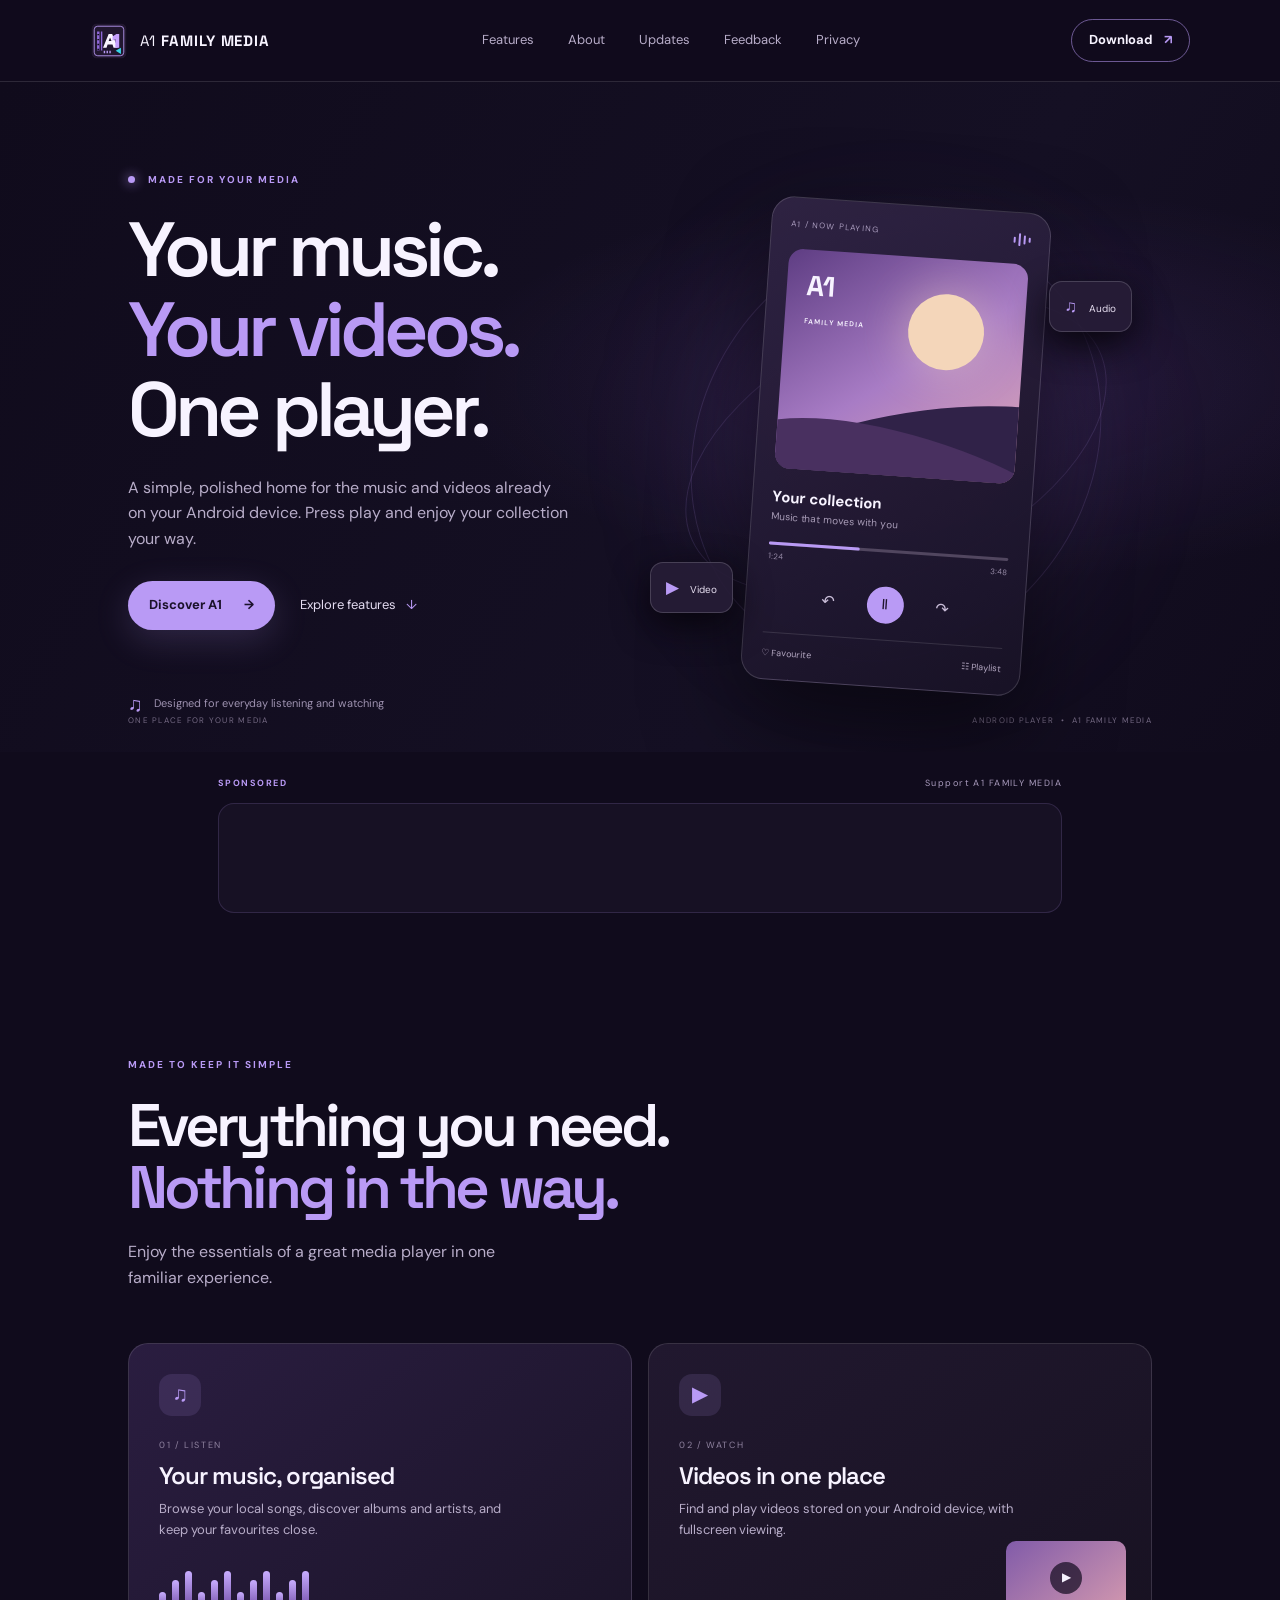
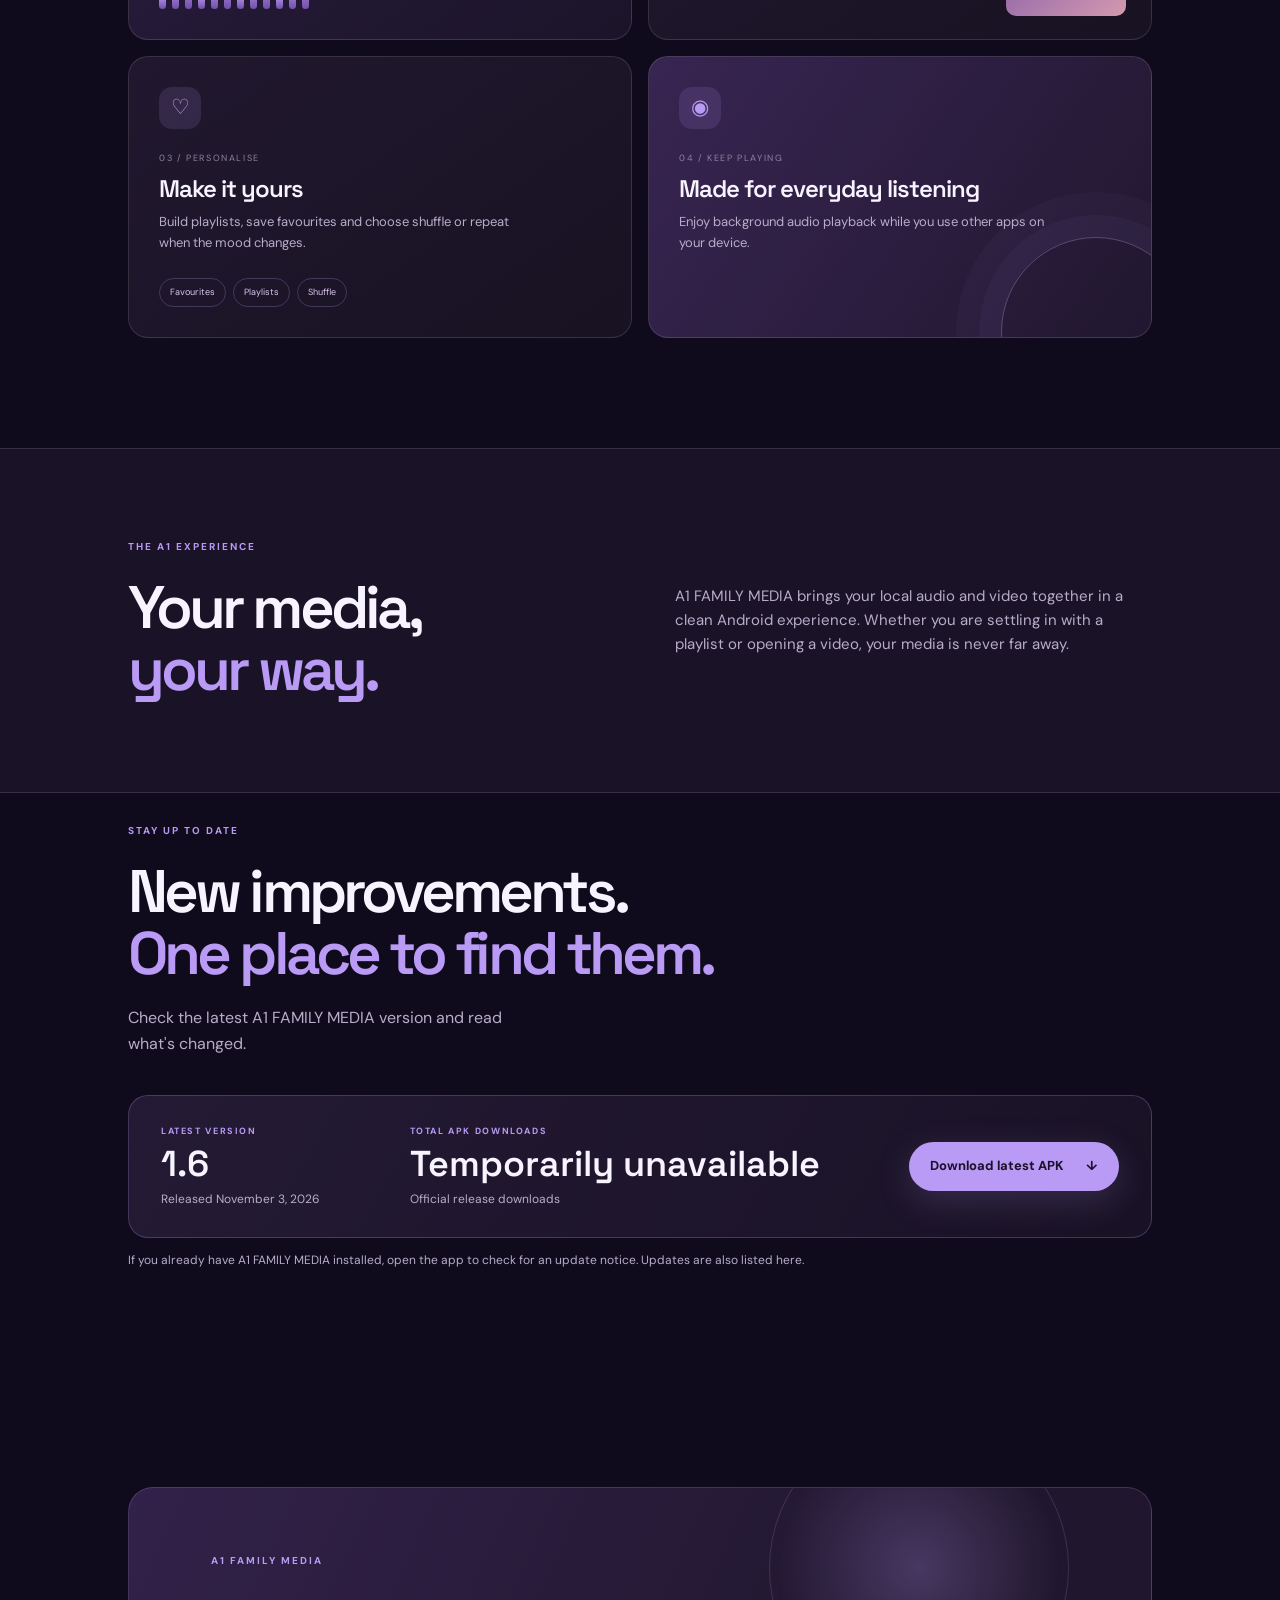
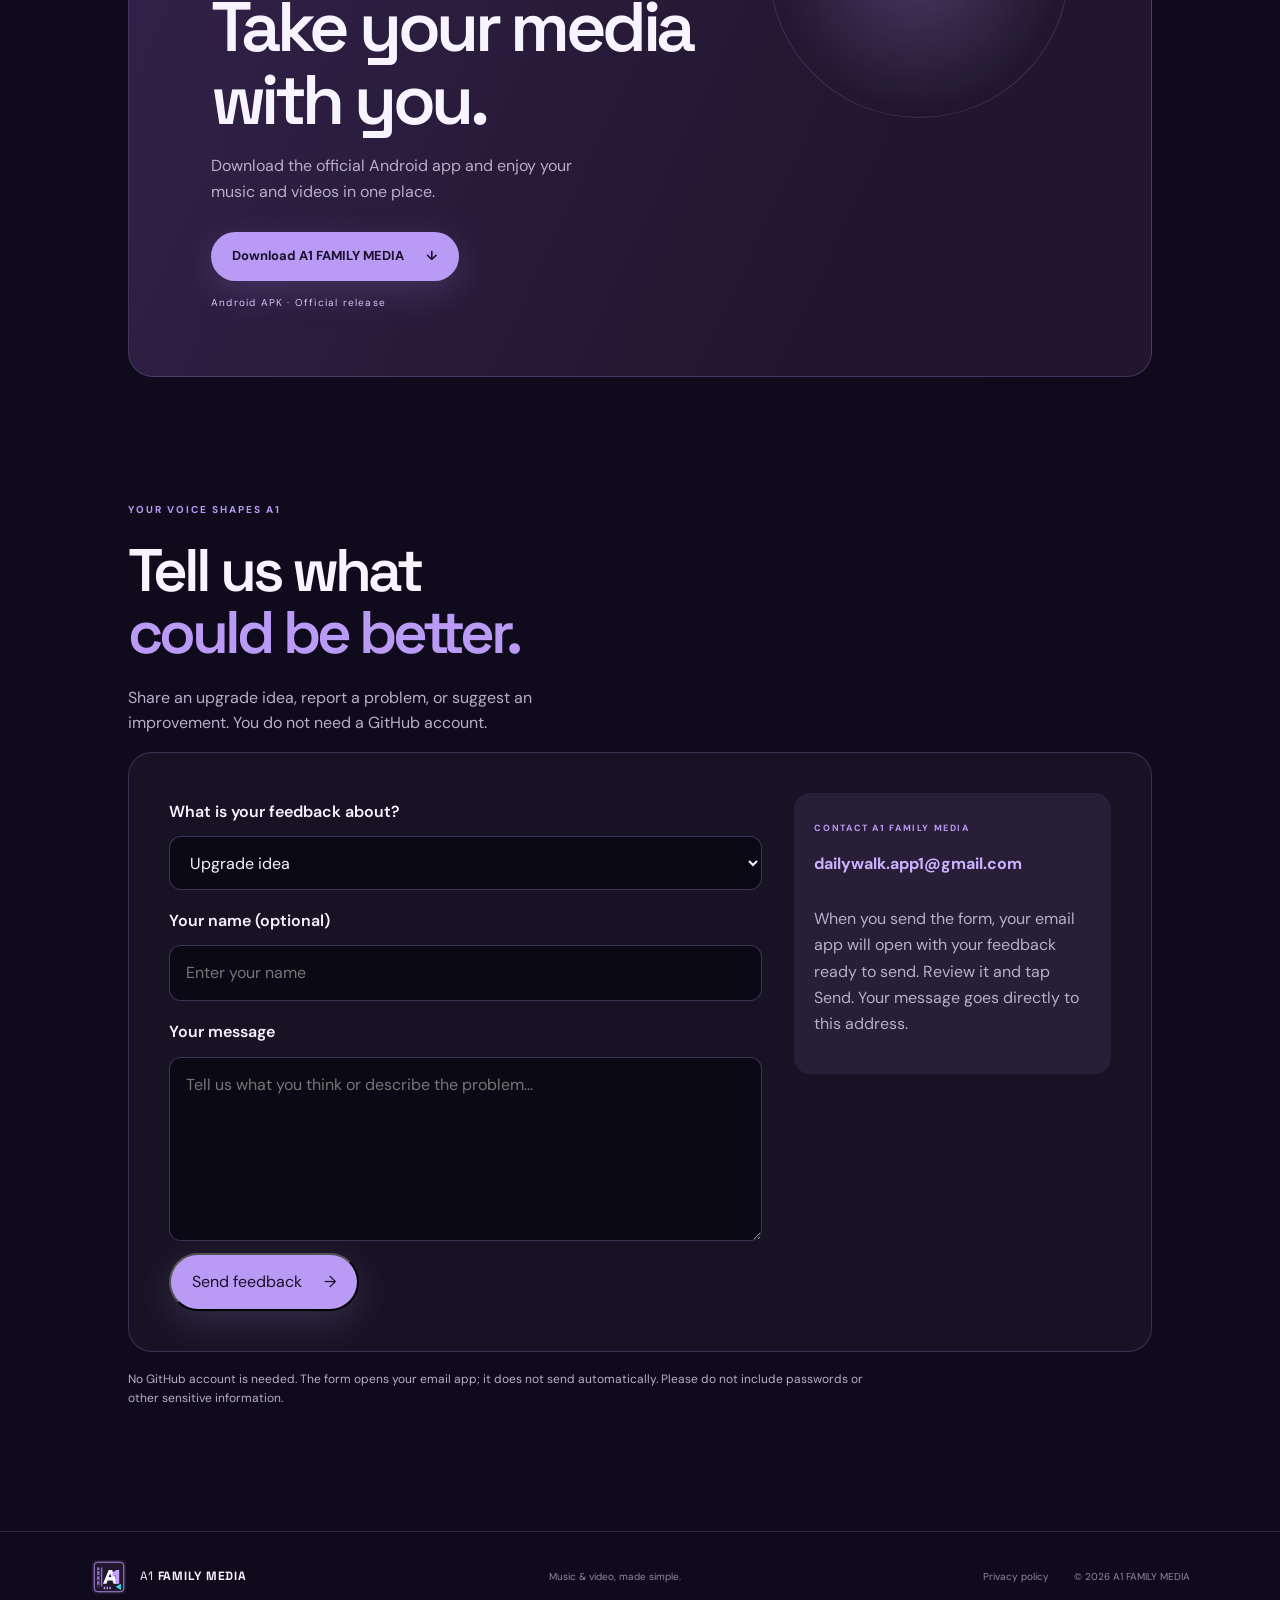
==== index.html @ f9b41219 "Show official APK download count on website" ====
<!doctype html>
<html lang="en">
<head>
  <meta charset="utf-8">
  <meta name="viewport" content="width=device-width, initial-scale=1">
  <meta name="theme-color" content="#100b1c">
  <meta name="description" content="A1 FAMILY MEDIA — your music and video, together in one simple Android player.">
  <title>A1 FAMILY MEDIA | Music & Video Player</title>
  <link rel="icon" href="favicon.svg" type="image/svg+xml">
  <link rel="preconnect" href="https://fonts.googleapis.com">
  <link rel="preconnect" href="https://fonts.gstatic.com" crossorigin>
  <link href="https://fonts.googleapis.com/css2?family=DM+Sans:wght@400;500;600;700&family=Space+Grotesk:wght@500;600;700&display=swap" rel="stylesheet">
  <link rel="stylesheet" href="styles.css">
</head>
<body>
  <header class="site-header">
    <a class="brand" href="#home" aria-label="A1 Family Media home">
      <img class="brand-logo" src="a1-family-media-logo.svg" alt="" width="38" height="38">
      <span>A1 <b>FAMILY MEDIA</b></span>
    </a>
    <nav aria-label="Main navigation">
      <a href="#features">Features</a>
      <a href="#about">About</a>
      <a href="#updates">Updates</a>
      <a href="#feedback">Feedback</a>
      <a href="privacy.html">Privacy</a>
    </nav>
    <a class="header-cta" href="#download">Download <span>↗</span></a>
  </header>

  <main id="home">
    <section class="hero">
      <div class="hero-copy">
        <p class="eyebrow"><span class="live-dot"></span> MADE FOR YOUR MEDIA</p>
        <h1>Your music.<br><span>Your videos.</span><br>One player.</h1>
        <p class="hero-text">A simple, polished home for the music and videos already on your Android device. Press play and enjoy your collection your way.</p>
        <div class="hero-actions">
          <a class="button button-primary" href="#download">Discover A1 <span>→</span></a>
          <a class="text-link" href="#features">Explore features <span>↓</span></a>
        </div>
        <div class="hero-note"><span class="note-icon">♫</span><span>Designed for everyday listening and watching</span></div>
      </div>
      <div class="visual-stage" aria-label="Abstract music player artwork">
        <div class="orbit orbit-one"></div><div class="orbit orbit-two"></div>
        <div class="glow"></div>
        <div class="player-card">
          <div class="player-top"><span class="tiny-brand">A1 / NOW PLAYING</span><span class="equalizer"><i></i><i></i><i></i><i></i></span></div>
          <div class="album-art"><div class="art-sun"></div><div class="art-hill hill-one"></div><div class="art-hill hill-two"></div><div class="art-label">A1<br><small>FAMILY MEDIA</small></div></div>
          <div class="track-meta"><span class="track-title">Your collection</span><span class="track-subtitle">Music that moves with you</span></div>
          <div class="progress"><span></span></div><div class="time-row"><span>1:24</span><span>3:48</span></div>
          <div class="player-controls"><span>↶</span><span class="play-button">Ⅱ</span><span>↷</span></div>
          <div class="player-bottom"><span>♡ Favourite</span><span>☷ Playlist</span></div>
        </div>
        <div class="floating-chip chip-audio">♫ <span>Audio</span></div>
        <div class="floating-chip chip-video">▶ <span>Video</span></div>
      </div>
      <div class="hero-bottom"><span>ONE PLACE FOR YOUR MEDIA</span><span>ANDROID PLAYER&nbsp; • &nbsp;A1 FAMILY MEDIA</span></div>
    </section>

    <section class="ad-section section-wrap" aria-label="Sponsored content"><div class="ad-heading"><span>SPONSORED</span><span>Support A1 FAMILY MEDIA</span></div><div class="adsterra-native-slot"><script async="async" data-cfasync="false" src="https://bancadeltempoidea.org/21/0304c09311629f5e78df4f92df9e242b"></script><div id="container-0304c09311629f5e78df4f92df9e242b"></div></div></section>
    <section class="feature-section section-wrap" id="features">
      <div class="section-heading"><p class="eyebrow">MADE TO KEEP IT SIMPLE</p><h2>Everything you need.<br><span>Nothing in the way.</span></h2><p>Enjoy the essentials of a great media player in one familiar experience.</p></div>
      <div class="feature-grid">
        <article class="feature-card feature-large"><div class="feature-icon">♫</div><p class="card-kicker">01 / LISTEN</p><h3>Your music, organised</h3><p>Browse your local songs, discover albums and artists, and keep your favourites close.</p><div class="sound-bars"><i></i><i></i><i></i><i></i><i></i><i></i><i></i><i></i><i></i><i></i><i></i><i></i></div></article>
        <article class="feature-card"><div class="feature-icon">▶</div><p class="card-kicker">02 / WATCH</p><h3>Videos in one place</h3><p>Find and play videos stored on your Android device, with fullscreen viewing.</p><div class="video-art"><span>▶</span></div></article>
        <article class="feature-card"><div class="feature-icon">♡</div><p class="card-kicker">03 / PERSONALISE</p><h3>Make it yours</h3><p>Build playlists, save favourites and choose shuffle or repeat when the mood changes.</p><div class="mini-pills"><span>Favourites</span><span>Playlists</span><span>Shuffle</span></div></article>
        <article class="feature-card feature-accent"><div class="feature-icon">◉</div><p class="card-kicker">04 / KEEP PLAYING</p><h3>Made for everyday listening</h3><p>Enjoy background audio playback while you use other apps on your device.</p><div class="accent-ring"></div></article>
      </div>
    </section>

    <section class="about-section" id="about"><div class="about-inner"><div><p class="eyebrow">THE A1 EXPERIENCE</p><h2>Your media,<br><span>your way.</span></h2></div><p>A1 FAMILY MEDIA brings your local audio and video together in a clean Android experience. Whether you are settling in with a playlist or opening a video, your media is never far away.</p></div></section>

    <section class="updates-section section-wrap" id="updates"><div class="section-heading"><p class="eyebrow">STAY UP TO DATE</p><h2>New improvements.<br><span>One place to find them.</span></h2><p>Check the latest A1 FAMILY MEDIA version and read what's changed.</p></div><div class="updates-panel"><div><span class="update-label">LATEST VERSION</span><strong id="latest-version">1.6</strong><span id="release-date">Released 3 November 2026</span></div><div class="download-count" aria-live="polite"><span class="update-label">TOTAL APK DOWNLOADS</span><strong id="apk-download-count">Loading…</strong><span>Official release downloads</span></div><a class="button button-primary" href="https://github.com/tapiwanashemanyonga-gif/Media-player/releases/latest/download/app-release.apk">Download latest APK <span>↓</span></a></div><p class="update-footnote">If you already have A1 FAMILY MEDIA installed, open the app to check for an update notice. Updates are also listed here.</p></section>
    <section class="download-section section-wrap" id="download"><div class="download-panel"><div class="download-orb"></div><p class="eyebrow">A1 FAMILY MEDIA</p><h2>Take your media<br>with you.</h2><p>Download the official Android app and enjoy your music and videos in one place.</p><a class="button button-primary" href="https://github.com/tapiwanashemanyonga-gif/Media-player/releases/latest/download/app-release.apk">Download A1 FAMILY MEDIA <span>↓</span></a><span class="download-note">Android APK · Official release</span></div></section>
    <section class="feedback-section section-wrap" id="feedback">
      <div class="section-heading"><p class="eyebrow">YOUR VOICE SHAPES A1</p><h2>Tell us what<br><span>could be better.</span></h2><p>Share an upgrade idea, report a problem, or suggest an improvement. You do not need a GitHub account.</p></div>
      <div class="feedback-panel">
        <form id="feedback-form">
          <label for="feedback-type">What is your feedback about?</label>
          <select id="feedback-type" name="type" required>
            <option value="Upgrade idea">Upgrade idea</option>
            <option value="Complaint or bug">Complaint or bug</option>
            <option value="Improvement suggestion">Improvement suggestion</option>
          </select>
          <label for="feedback-name">Your name (optional)</label>
          <input id="feedback-name" name="name" type="text" maxlength="80" placeholder="Enter your name">
          <label for="feedback-message">Your message</label>
          <textarea id="feedback-message" name="message" rows="6" maxlength="5000" required placeholder="Tell us what you think or describe the problem..."></textarea>
          <button class="button button-primary" type="submit">Send feedback <span>→</span></button>
        </form>
        <div class="feedback-contact"><span class="update-label">CONTACT A1 FAMILY MEDIA</span><a href="mailto:dailywalk.app1@gmail.com">dailywalk.app1@gmail.com</a><p>When you send the form, your email app will open with your feedback ready to send. Review it and tap Send. Your message goes directly to this address.</p></div>
      </div>
      <p class="feedback-note">No GitHub account is needed. The form opens your email app; it does not send automatically. Please do not include passwords or other sensitive information.</p>
    </section>
  </main>

  <footer class="site-footer"><a class="brand" href="#home"><img class="brand-logo" src="a1-family-media-logo.svg" alt="" width="38" height="38"><span>A1 <b>FAMILY MEDIA</b></span></a><span>Music & video, made simple.</span><div><a href="privacy.html">Privacy policy</a><span>© <span id="year">2026</span> A1 FAMILY MEDIA</span></div></footer>
  <script>
    fetch('version.json', { cache: 'no-store' }).then(response => {
      if (!response.ok) throw new Error('Version information unavailable');
      return response.json();
    }).then(release => {
      const version = document.getElementById('latest-version');
      const date = document.getElementById('release-date');
      if (version && release.versionName) version.textContent = release.versionName;
      if (date && release.releasedAt) date.textContent = 'Released ' + new Date(release.releasedAt + 'T00:00:00').toLocaleDateString(undefined, { day: 'numeric', month: 'long', year: 'numeric' });
    }).catch(() => {});

    fetch('https://api.github.com/repos/tapiwanashemanyonga-gif/Media-player/releases/latest', { cache: 'no-store', headers: { 'Accept': 'application/vnd.github+json' } }).then(response => {
      if (!response.ok) throw new Error('Download statistics unavailable');
      return response.json();
    }).then(release => {
      const apk = (release.assets || []).find(asset => asset.name === 'app-release.apk');
      const counter = document.getElementById('apk-download-count');
      if (counter && apk) counter.textContent = Number(apk.download_count || 0).toLocaleString();
      else if (counter) counter.textContent = 'Not available';
    }).catch(() => {
      const counter = document.getElementById('apk-download-count');
      if (counter) counter.textContent = 'Temporarily unavailable';
    });

    const feedbackForm = document.getElementById('feedback-form');
    if (feedbackForm) feedbackForm.addEventListener('submit', function (event) {
      event.preventDefault();
      const type = document.getElementById('feedback-type').value;
      const name = document.getElementById('feedback-name').value.trim() || 'Not provided';
      const message = document.getElementById('feedback-message').value.trim();
      if (!message) return;
      const subject = encodeURIComponent('A1 FAMILY MEDIA - ' + type);
      const body = encodeURIComponent('Feedback type: ' + type + '\\nName: ' + name + '\\n\\nMessage:\\n' + message);
      window.location.href = 'mailto:dailywalk.app1@gmail.com?subject=' + subject + '&body=' + body;
    });
  </script>
</body>
</html>
---- styles.css ----
:root{--bg:#100b1c;--panel:#1b1429;--panel2:#241b35;--purple:#b99af5;--purple2:#8e67d7;--text:#f7f3ff;--muted:#b8adc9;--line:rgba(255,255,255,.12);--font:'DM Sans',sans-serif;--display:'Space Grotesk',sans-serif}*{box-sizing:border-box}html{scroll-behavior:smooth}body{margin:0;background:var(--bg);color:var(--text);font-family:var(--font);line-height:1.6}a{color:inherit;text-decoration:none}.site-header{height:82px;padding:0 7vw;display:flex;align-items:center;justify-content:space-between;border-bottom:1px solid var(--line);position:relative;z-index:5;background:rgba(16,11,28,.9)}.brand{display:inline-flex;align-items:center;gap:12px;font-family:var(--display);font-size:15px;letter-spacing:.06em}.brand b{font-weight:700}.brand-logo{width:38px;height:38px;display:block;flex:0 0 auto;border-radius:10px;object-fit:contain}nav{display:flex;gap:34px;color:var(--muted);font-size:13px}nav a:hover,.text-link:hover,.site-footer a:hover{color:var(--purple)}.header-cta{font-size:13px;font-weight:700;border:1px solid rgba(185,154,245,.55);padding:10px 17px;border-radius:30px}.header-cta span{color:var(--purple);padding-left:8px}.hero{min-height:660px;padding:90px 10vw 32px;position:relative;display:grid;grid-template-columns:1fr 1fr;align-items:center;overflow:hidden;background:radial-gradient(ellipse at 76% 45%,rgba(111,70,168,.2),transparent 38%),linear-gradient(120deg,#100b1c,#151024 65%,#100b1c)}.hero-copy{max-width:550px;position:relative;z-index:2}.eyebrow{font-size:10px;font-weight:700;letter-spacing:.2em;color:var(--purple);margin:0 0 22px}.live-dot{display:inline-block;width:7px;height:7px;background:#b99af5;border-radius:50%;margin-right:9px;box-shadow:0 0 12px #b99af5}.hero h1,.section-heading h2,.about-inner h2,.download-panel h2{font:600 clamp(48px,6vw,78px)/1.04 var(--display);letter-spacing:-.065em;margin:0}.hero h1 span,.section-heading h2 span,.about-inner h2 span{color:var(--purple)}.hero-text{color:var(--muted);font-size:16px;max-width:440px;margin:25px 0 30px}.hero-actions{display:flex;align-items:center;gap:25px}.button{display:inline-flex;gap:22px;align-items:center;padding:14px 21px;border-radius:30px;font-size:13px;font-weight:700}.button-primary{background:var(--purple);color:#1b112a;box-shadow:0 10px 35px rgba(185,154,245,.18)}.button-primary:hover{background:#d0bbff}.text-link{font-size:13px;color:#e4dcf1}.text-link span{color:var(--purple);padding-left:7px}.hero-note{display:flex;gap:11px;align-items:center;color:#9e92b0;font-size:11px;margin-top:58px}.note-icon{font-size:20px;color:var(--purple)}.visual-stage{height:490px;display:flex;justify-content:center;align-items:center;position:relative}.glow{position:absolute;width:340px;height:340px;border-radius:50%;background:rgba(145,99,214,.19);filter:blur(70px)}.orbit{position:absolute;border:1px solid rgba(185,154,245,.15);border-radius:50%;transform:rotate(-25deg)}.orbit-one{width:450px;height:250px}.orbit-two{width:390px;height:450px;transform:rotate(35deg)}.player-card{width:280px;padding:19px;background:linear-gradient(150deg,rgba(47,35,67,.98),rgba(24,18,38,.98));border:1px solid rgba(255,255,255,.15);border-radius:23px;box-shadow:0 35px 90px rgba(0,0,0,.55);position:relative;z-index:2;transform:rotate(4deg)}.player-top,.time-row,.player-bottom{display:flex;justify-content:space-between;align-items:center}.tiny-brand{font-size:8px;letter-spacing:.15em;color:#a99bbd}.equalizer{display:flex;align-items:center;gap:3px;height:15px}.equalizer i{width:2px;background:var(--purple);border-radius:3px}.equalizer i:nth-child(1){height:6px}.equalizer i:nth-child(2){height:13px}.equalizer i:nth-child(3){height:9px}.equalizer i:nth-child(4){height:5px}.album-art{height:220px;margin:17px 0;border-radius:15px;overflow:hidden;position:relative;background:linear-gradient(145deg,#5e3d83,#a87cc5 52%,#e1a9b5)}.art-sun{position:absolute;width:76px;height:76px;border-radius:50%;background:#f4d6ba;top:35px;right:40px;box-shadow:0 0 50px rgba(255,226,193,.45)}.art-hill{position:absolute;width:150%;height:110px;bottom:-45px;border-radius:50%}.hill-one{background:#302248;left:-40px;transform:rotate(-13deg)}.hill-two{background:#493060;right:-80px;bottom:-70px;transform:rotate(13deg)}.art-label{position:absolute;left:20px;top:22px;font:700 28px/1 var(--display);letter-spacing:-.07em}.art-label small{font:600 7px var(--font);letter-spacing:.15em}.track-title{display:block;font-weight:700;font-size:15px}.track-subtitle{display:block;font-size:10px;color:#a99db8}.progress{height:3px;background:#51465f;border-radius:5px;margin-top:17px}.progress span{display:block;width:38%;height:100%;background:var(--purple);border-radius:5px}.time-row{font-size:8px;color:#988ca8;margin-top:5px}.player-controls{display:flex;align-items:center;justify-content:center;gap:32px;margin:16px 0;color:#c9bdd8}.play-button{width:37px;height:37px;display:grid;place-items:center;border-radius:50%;background:var(--purple);color:#21152f;font-size:14px}.player-bottom{border-top:1px solid var(--line);padding-top:13px;color:#b5a9c3;font-size:9px}.floating-chip{position:absolute;z-index:3;padding:11px 15px;border:1px solid rgba(255,255,255,.16);border-radius:13px;background:rgba(39,29,55,.92);box-shadow:0 12px 35px #08050d;font-size:17px;color:var(--purple)}.floating-chip span{font-size:10px;color:#e6def0;margin-left:6px}.chip-audio{top:80px;right:4%}.chip-video{bottom:78px;left:2%}.hero-bottom{position:absolute;bottom:25px;left:10vw;right:10vw;display:flex;justify-content:space-between;color:#756a84;font-size:8px;letter-spacing:.16em}.section-wrap{padding:110px 10vw}.section-heading{max-width:620px}.section-heading h2,.about-inner h2{font-size:clamp(40px,5vw,60px)}.section-heading>p:last-child{color:var(--muted);max-width:420px;margin-top:20px}.feature-grid{display:grid;grid-template-columns:1fr 1fr;gap:16px;margin-top:52px}.feature-card{min-height:280px;padding:30px;border:1px solid var(--line);border-radius:20px;background:linear-gradient(145deg,#21182f,#181222);position:relative;overflow:hidden}.feature-large{background:linear-gradient(140deg,#2a1d40,#1b1429)}.feature-icon{width:42px;height:42px;border-radius:13px;background:rgba(185,154,245,.13);display:grid;place-items:center;color:var(--purple);font-size:21px}.card-kicker{font-size:9px;letter-spacing:.18em;color:#8f829f;margin:22px 0 8px}.feature-card h3{font:600 24px var(--display);margin:0 0 8px;letter-spacing:-.04em}.feature-card>p:not(.card-kicker){font-size:13px;color:var(--muted);max-width:370px;margin:0}.sound-bars{height:45px;display:flex;align-items:end;gap:6px;margin-top:23px}.sound-bars i{width:7px;border-radius:5px;background:linear-gradient(#c8adff,#7450a9);height:var(--h,20px)}.sound-bars i:nth-child(3n){height:38px}.sound-bars i:nth-child(3n+1){height:17px}.sound-bars i:nth-child(3n+2){height:29px}.video-art{position:absolute;right:25px;bottom:23px;width:120px;height:75px;border-radius:10px;background:linear-gradient(140deg,#815ba9,#d59aaf);display:grid;place-items:center}.video-art span{width:32px;height:32px;border-radius:50%;display:grid;place-items:center;background:rgba(22,13,34,.72);font-size:12px}.mini-pills{display:flex;gap:7px;flex-wrap:wrap;margin-top:25px}.mini-pills span{font-size:9px;color:#d8c8f1;border:1px solid rgba(185,154,245,.25);border-radius:20px;padding:6px 10px}.feature-accent{background:linear-gradient(125deg,#382552,#21172f)}.accent-ring{position:absolute;width:190px;height:190px;border:1px solid rgba(207,184,255,.3);border-radius:50%;right:-40px;bottom:-90px;box-shadow:0 0 0 22px rgba(185,154,245,.04),0 0 0 45px rgba(185,154,245,.03)}.about-section{padding:90px 10vw;background:#1a1327;border-top:1px solid var(--line);border-bottom:1px solid var(--line)}.about-inner{max-width:1100px;margin:auto;display:grid;grid-template-columns:1fr 1fr;gap:70px;align-items:center}.about-inner>p{font-size:15px;color:var(--muted);max-width:480px}.download-section{padding-top:95px;padding-bottom:100px}.download-panel{position:relative;overflow:hidden;border-radius:25px;padding:65px 8%;background:linear-gradient(115deg,#322149,#20172e 70%);border:1px solid rgba(185,154,245,.22)}.download-panel h2{font-size:clamp(46px,6vw,70px)}.download-panel>p:not(.eyebrow){color:var(--muted);max-width:400px}.coming-soon{display:inline-block;margin-top:18px;border:1px solid rgba(185,154,245,.4);border-radius:30px;padding:9px 14px;color:#d8c6fa;font-size:9px;letter-spacing:.15em}.download-orb{position:absolute;width:300px;height:300px;border-radius:50%;right:8%;top:-70px;background:radial-gradient(circle,rgba(185,154,245,.25),rgba(185,154,245,0) 68%);border:1px solid rgba(185,154,245,.18)}.site-footer{min-height:90px;padding:25px 7vw;border-top:1px solid var(--line);display:flex;align-items:center;justify-content:space-between;color:#92869f;font-size:10px}.site-footer .brand{color:var(--text);font-size:12px}.site-footer>div{display:flex;gap:25px}.policy-main{max-width:820px;margin:0 auto;padding:90px 7vw 120px;min-height:75vh}.policy-main h1{font:600 clamp(42px,6vw,64px)/1.1 var(--display);letter-spacing:-.06em}.policy-main h2{font:600 22px var(--display);margin-top:36px}.policy-main p,.policy-main li{color:var(--muted);font-size:14px}.policy-note{padding:18px 20px;border:1px solid rgba(185,154,245,.3);border-radius:12px;background:rgba(185,154,245,.07);color:#d8c9ed;font-size:13px;margin:25px 0}@media(max-width:800px){.site-header{padding:0 5vw;height:72px}nav{gap:15px}.header-cta{padding:8px 12px}.hero{padding:65px 7vw 70px;grid-template-columns:1fr;min-height:auto}.hero-copy{max-width:600px}.hero h1{font-size:62px}.visual-stage{height:430px;margin-top:15px}.hero-bottom{left:7vw;right:7vw}.section-wrap{padding:80px 7vw}.about-section{padding:75px 7vw}.about-inner{grid-template-columns:1fr;gap:15px}.site-footer{padding:25px 5vw;flex-wrap:wrap;gap:18px}.download-orb{right:-100px}}@media(max-width:520px){.brand{font-size:12px;gap:8px}.brand-logo{width:32px;height:32px}nav{display:none}.hero h1{font-size:54px}.hero-text{font-size:14px}.hero-actions{gap:17px}.hero-note{margin-top:38px}.visual-stage{height:390px}.player-card{width:250px}.album-art{height:190px}.chip-audio{right:0;top:50px}.chip-video{left:-3px;bottom:45px}.hero-bottom{font-size:7px;letter-spacing:.08em}.feature-grid{grid-template-columns:1fr}.feature-card{min-height:260px;padding:25px}.section-wrap{padding:70px 6vw}.section-heading h2,.about-inner h2{font-size:43px}.download-panel{padding:45px 8%}.site-footer{align-items:flex-start;flex-direction:column}.site-footer>div{gap:18px;flex-wrap:wrap}}
/* Responsive Adsterra native placement. */
.ad-section{padding-top:24px;padding-bottom:34px;max-width:1100px;margin:0 auto}.ad-heading{display:flex;justify-content:space-between;gap:12px;align-items:center;margin-bottom:12px;color:#a99bbd;font-size:9px;letter-spacing:.16em}.ad-heading span:first-child{color:var(--purple);font-weight:700}.adsterra-native-slot{width:100%;min-height:110px;max-width:100%;overflow:hidden;border:1px solid rgba(185,154,245,.16);border-radius:16px;background:rgba(27,20,41,.72);padding:12px}.adsterra-native-slot iframe,.adsterra-native-slot img{max-width:100%!important}@media(max-width:520px){.ad-section{padding:18px 6vw 28px}.adsterra-native-slot{padding:8px;min-height:90px}.ad-heading{font-size:8px}}


/* Release, update and community feedback sections. */
.updates-section{padding-top:30px}.updates-panel{margin-top:38px;padding:28px 32px;border:1px solid rgba(185,154,245,.25);border-radius:20px;background:linear-gradient(120deg,#241a35,#191225);display:flex;align-items:center;justify-content:space-between;gap:24px}.updates-panel>div{display:grid;gap:3px}.update-label{font-size:9px;letter-spacing:.18em;color:var(--purple);font-weight:700}.updates-panel strong{font:600 36px var(--display)}.updates-panel>div>span:last-child,.update-footnote,.feedback-note{font-size:12px;color:var(--muted)}.update-footnote{margin-top:13px}.feedback-section{padding-top:25px}.feedback-grid{display:grid;grid-template-columns:repeat(3,1fr);gap:14px;margin-top:38px}.feedback-card{min-height:220px;padding:24px;border:1px solid var(--line);border-radius:18px;background:linear-gradient(145deg,#241a35,#191225);display:flex;flex-direction:column;align-items:flex-start;gap:10px;transition:transform .2s,border-color .2s}.feedback-card:hover{transform:translateY(-4px);border-color:rgba(185,154,245,.55)}.feedback-symbol{width:38px;height:38px;border-radius:12px;background:rgba(185,154,245,.14);color:var(--purple);display:grid;place-items:center;font-size:20px}.feedback-card strong{font:600 19px var(--display)}.feedback-card>span:nth-of-type(2){font-size:12px;color:var(--muted);line-height:1.5}.feedback-card b{margin-top:auto;color:var(--purple);font-size:11px}.feedback-note{margin-top:18px;max-width:760px}.download-note{display:block;margin-top:14px;font-size:10px;letter-spacing:.12em;color:#d8c6fa}.download-panel .button{position:relative;z-index:1;margin-top:12px}
@media(max-width:800px){.feedback-grid{grid-template-columns:1fr 1fr}.updates-panel{align-items:flex-start;flex-direction:column}}
@media(max-width:520px){.feedback-grid{grid-template-columns:1fr}.feedback-card{min-height:185px}.updates-panel{padding:22px}.updates-panel .button{width:100%;justify-content:center}}


/* Account-free email feedback form */
.feedback-panel {
  display: grid;
  grid-template-columns: minmax(0, 1.5fr) minmax(220px, 0.8fr);
  gap: 2rem;
  padding: clamp(1.25rem, 4vw, 2.5rem);
  border: 1px solid rgba(185,154,245,.22);
  border-radius: 24px;
  background: rgba(255,255,255,.035);
}
#feedback-form { display: grid; gap: .75rem; }
#feedback-form label { color: var(--text, #f7f3ff); font-weight: 600; margin-top: .35rem; }
#feedback-form input, #feedback-form select, #feedback-form textarea {
  width: 100%;
  min-width: 0;
  padding: .9rem 1rem;
  color: var(--text, #f7f3ff);
  background: rgba(10,7,18,.78);
  border: 1px solid rgba(185,154,245,.28);
  border-radius: 12px;
  font: inherit;
}
#feedback-form select option { color: #f7f3ff; background: #171021; }
#feedback-form textarea { resize: vertical; }
#feedback-form input:focus, #feedback-form select:focus, #feedback-form textarea:focus {
  outline: 2px solid #b99af5;
  outline-offset: 2px;
}
#feedback-form .button { justify-self: start; cursor: pointer; font: inherit; }
.feedback-contact {
  align-self: start;
  padding: 1.25rem;
  border-radius: 16px;
  background: rgba(185,154,245,.09);
}
.feedback-contact > a {
  display: inline-block;
  margin: .8rem 0;
  color: #c9b3ff;
  font-weight: 700;
  overflow-wrap: anywhere;
}
.feedback-contact p, .feedback-note { color: var(--muted, #b8afc6); line-height: 1.65; }
@media (max-width: 700px) {
  .feedback-panel { grid-template-columns: 1fr; }
  #feedback-form .button { width: 100%; justify-self: stretch; }
}
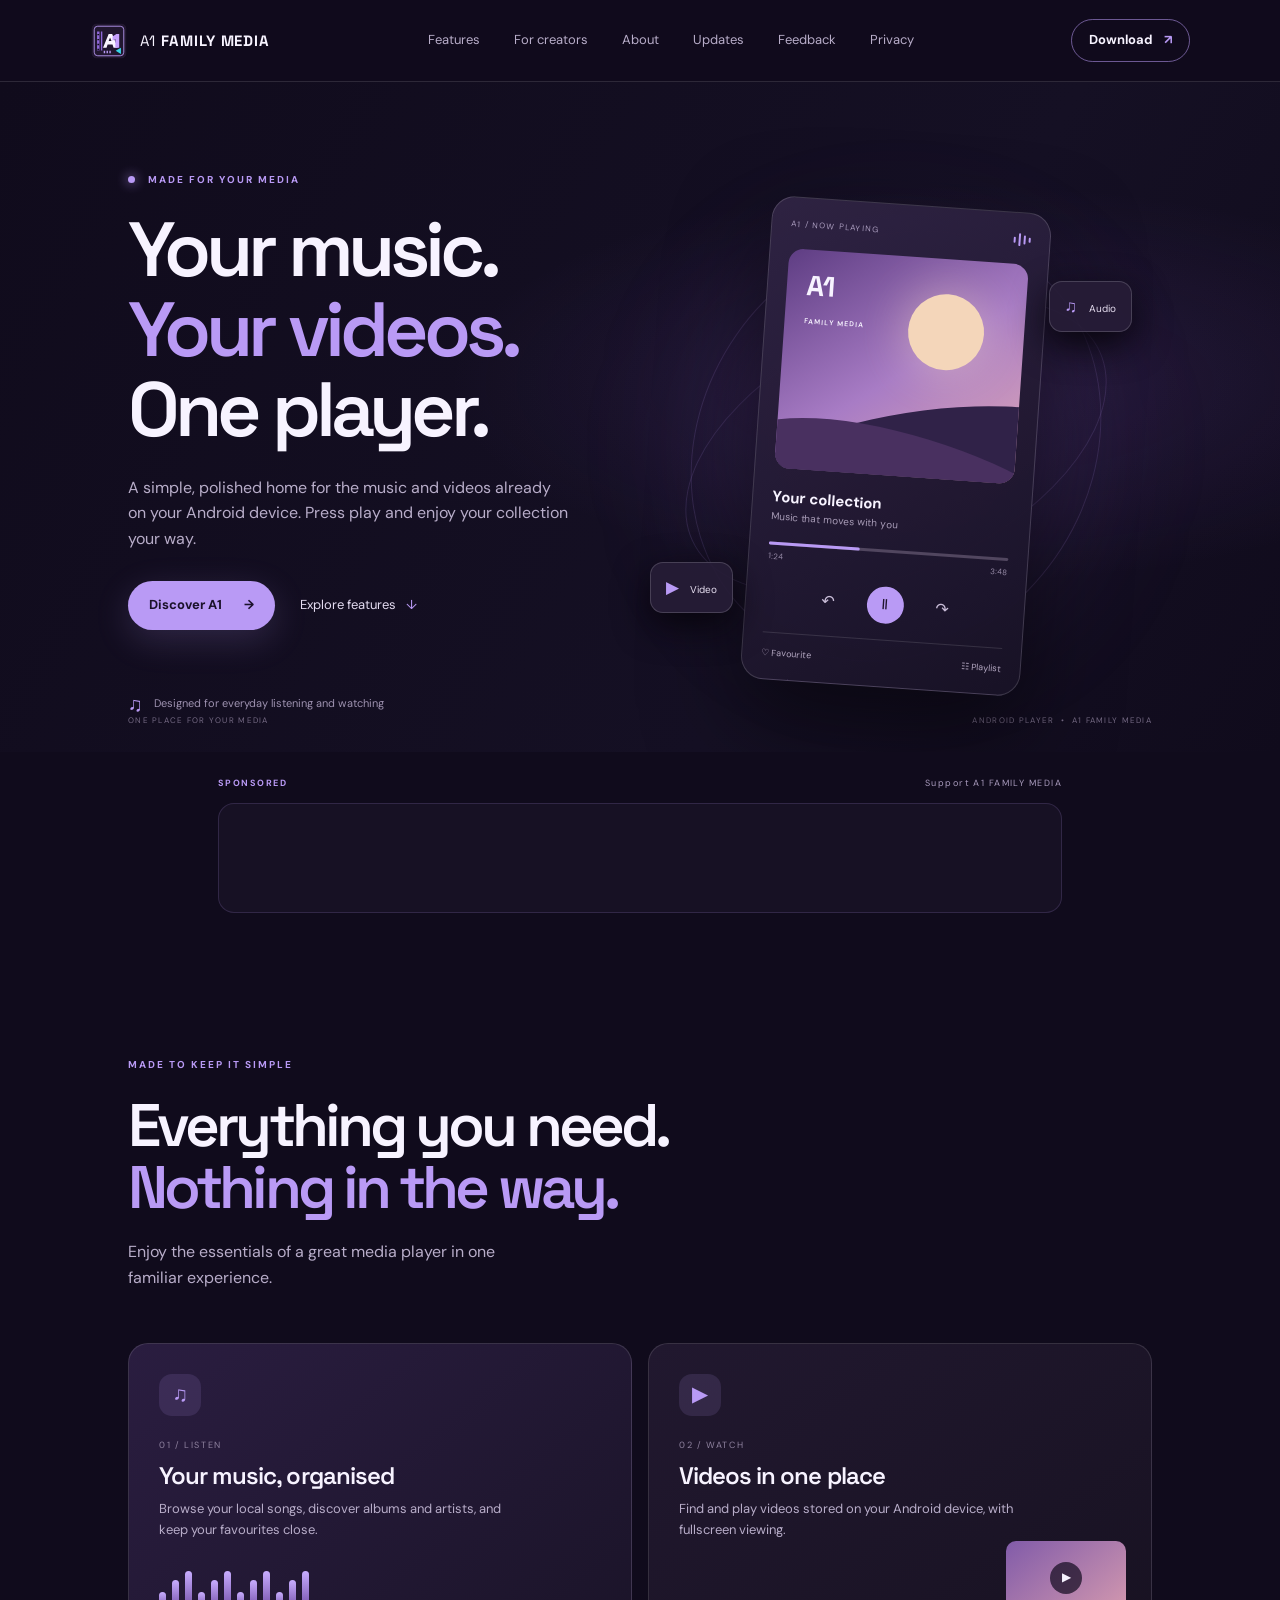
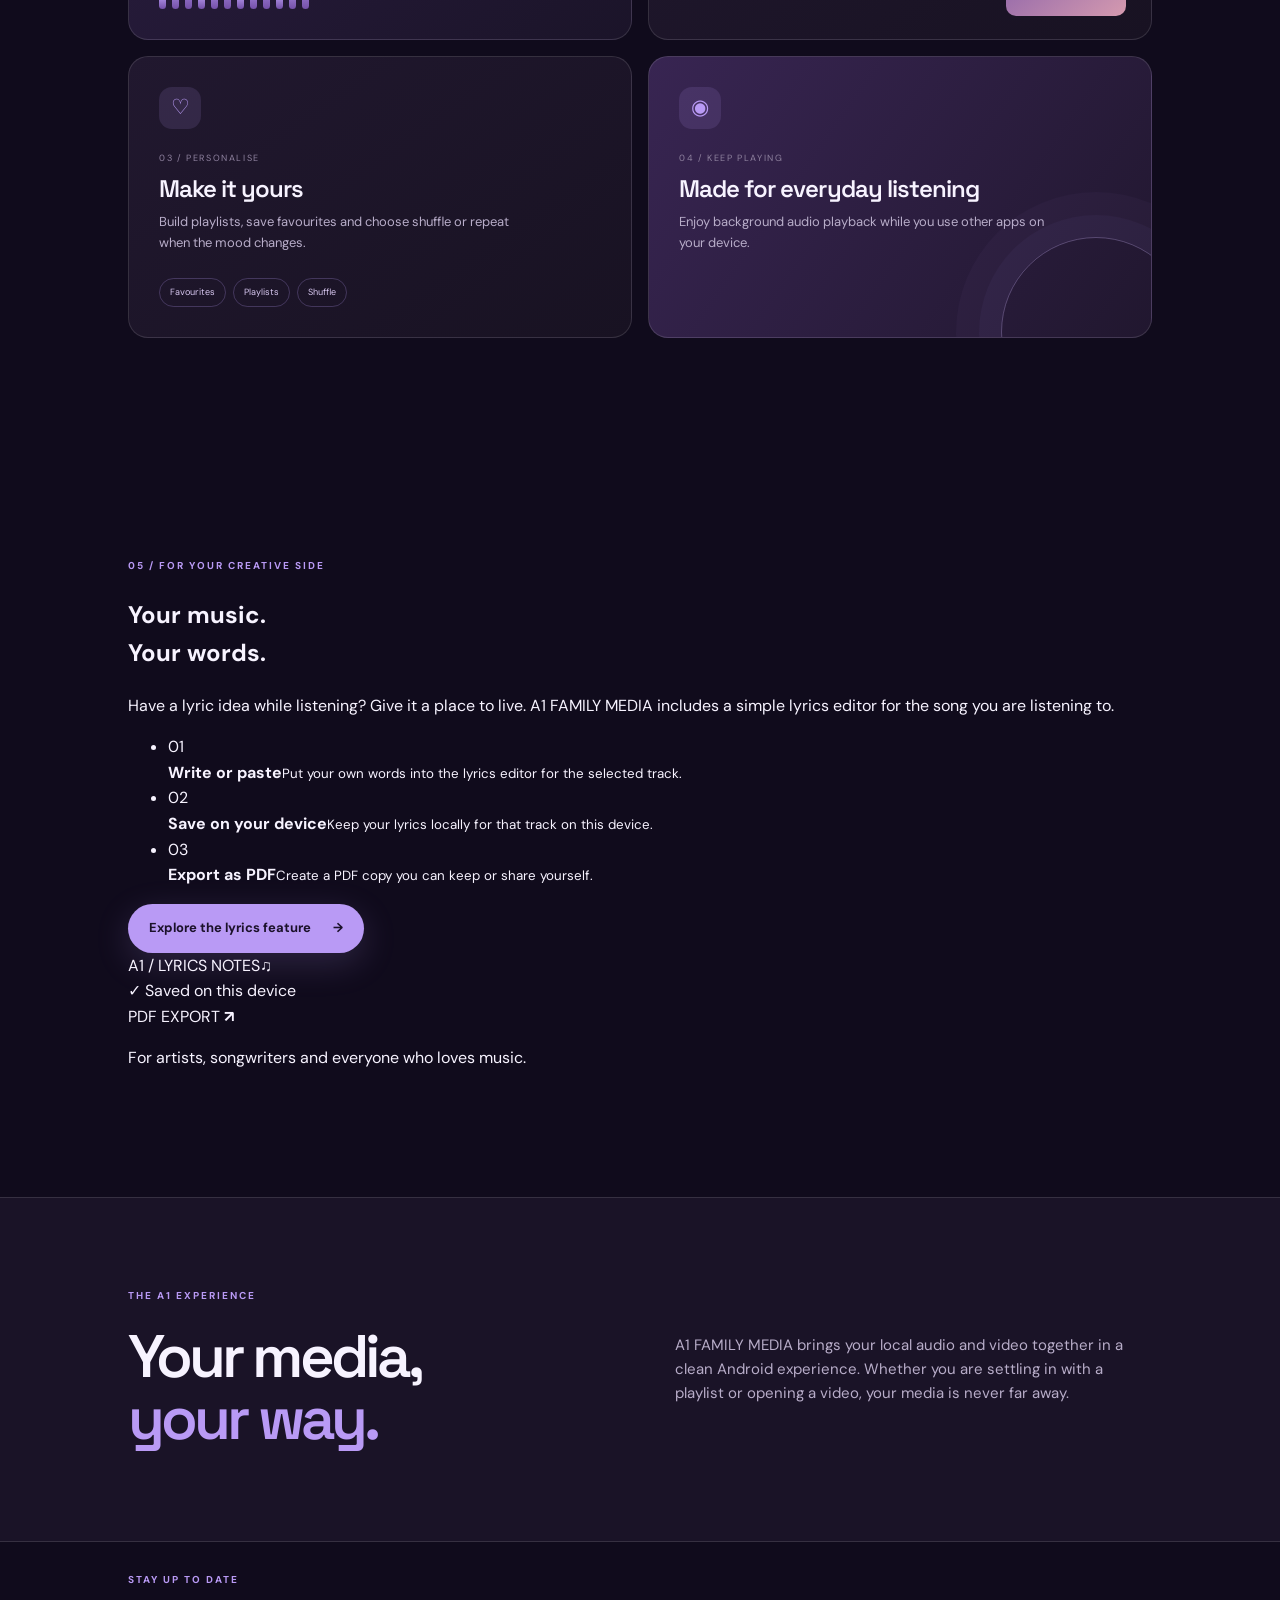
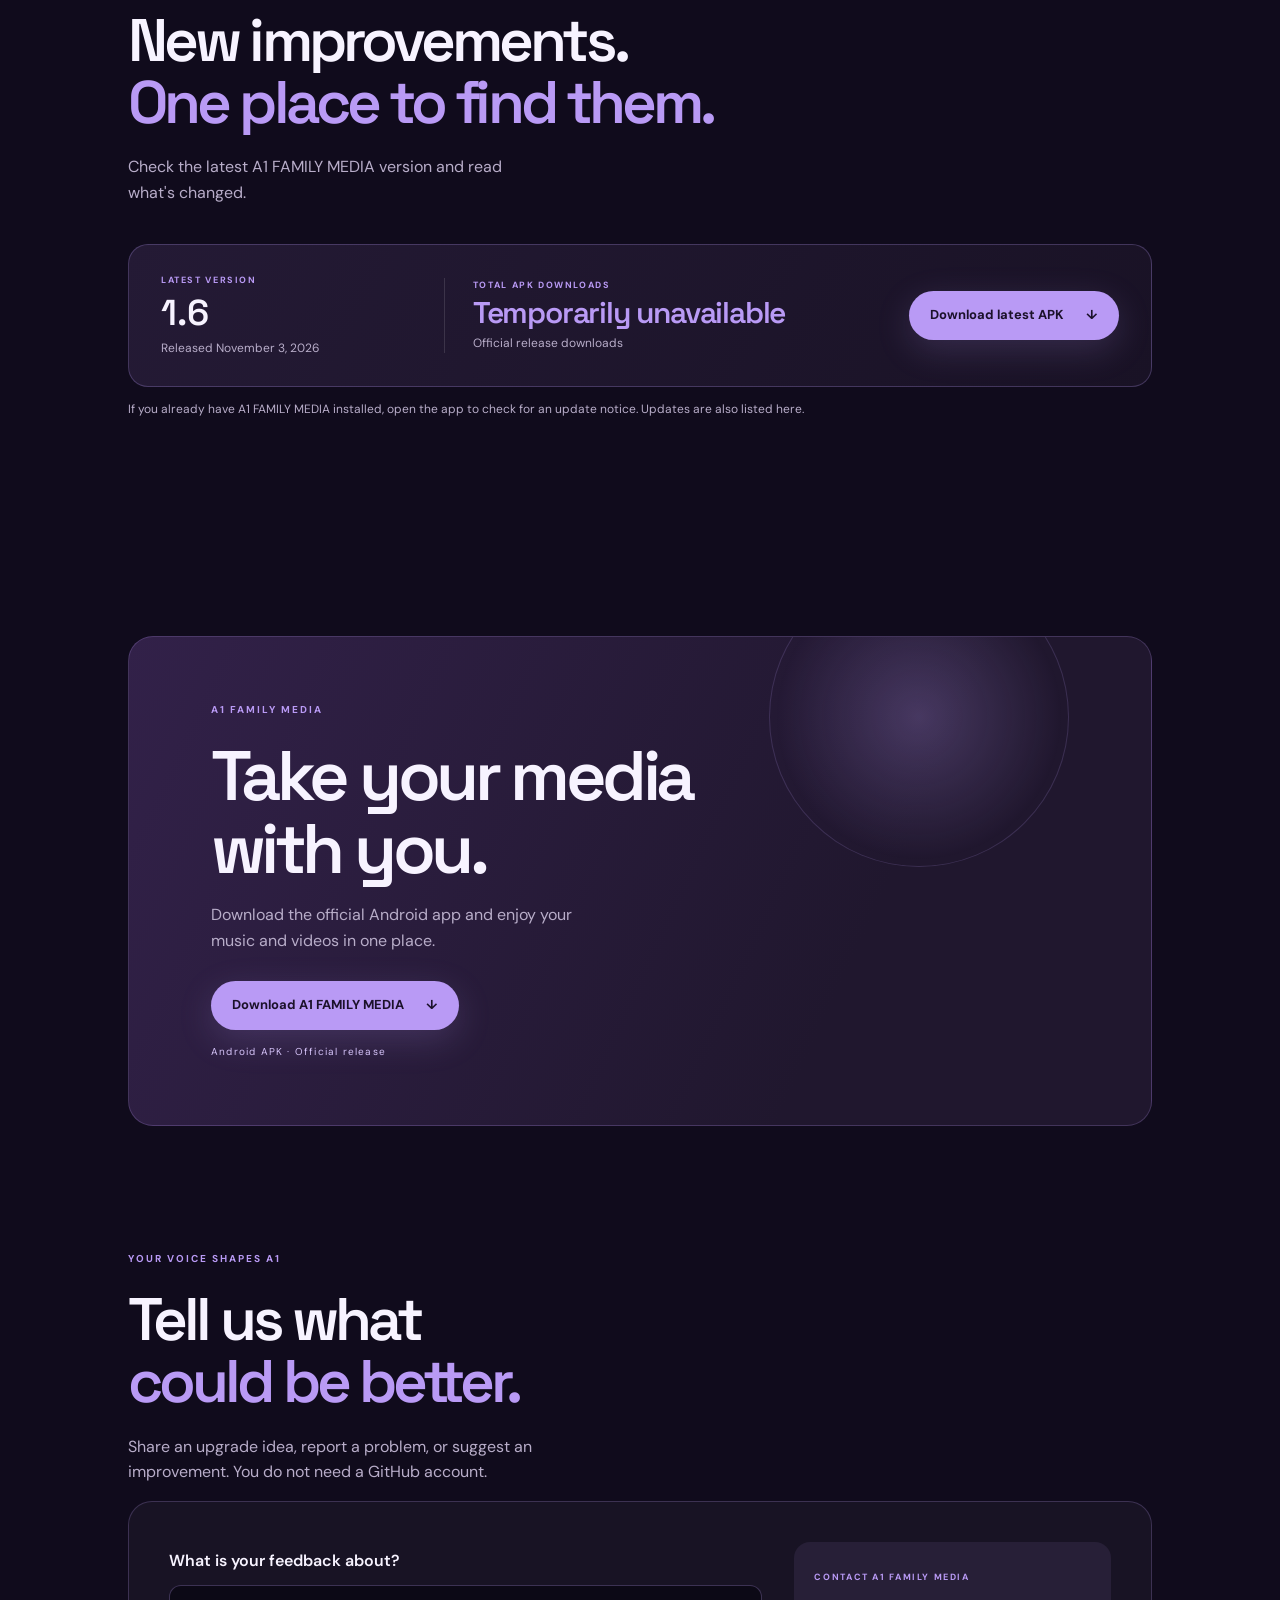
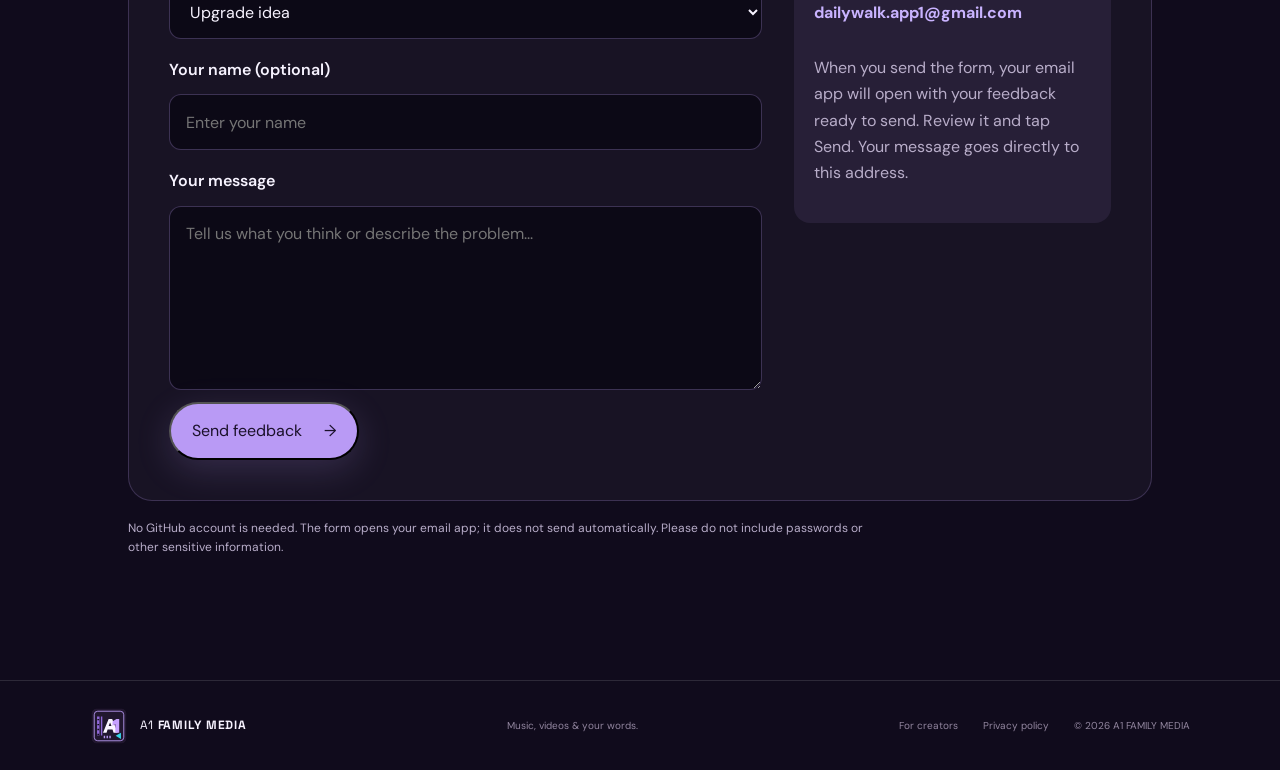
==== commit 9430ca46: "Promote lyrics feature on A1 FAMILY MEDIA homepage" ====
--- a/index.html
+++ b/index.html
@@ -4,7 +4,15 @@
   <meta charset="utf-8">
   <meta name="viewport" content="width=device-width, initial-scale=1">
   <meta name="theme-color" content="#100b1c">
-  <meta name="description" content="A1 FAMILY MEDIA — your music and video, together in one simple Android player.">
+  <meta name="description" content="A1 FAMILY MEDIA brings your Android music and videos together, with a built-in space to write, save and export your own song lyrics.">
+  <meta property="og:type" content="website">
+  <meta property="og:title" content="A1 FAMILY MEDIA | Music, videos & your lyrics">
+  <meta property="og:description" content="Enjoy your music and videos. Write or paste your own lyrics, save them on your device and export them as a PDF.">
+  <meta property="og:url" content="https://a1-family-media-site.onrender.com/">
+  <meta property="og:image" content="https://a1-family-media-site.onrender.com/a1-family-media-logo.svg">
+  <meta name="twitter:card" content="summary">
+  <meta name="twitter:title" content="A1 FAMILY MEDIA | Music, videos & your lyrics">
+  <meta name="twitter:description" content="A simple Android media player with a place for your own song lyrics.">
   <title>A1 FAMILY MEDIA | Music & Video Player</title>
   <link rel="icon" href="favicon.svg" type="image/svg+xml">
   <link rel="preconnect" href="https://fonts.googleapis.com">
@@ -20,6 +28,7 @@
     </a>
     <nav aria-label="Main navigation">
       <a href="#features">Features</a>
+      <a href="songwriters.html">For creators</a>
       <a href="#about">About</a>
       <a href="#updates">Updates</a>
       <a href="#feedback">Feedback</a>
@@ -68,6 +77,29 @@
       </div>
     </section>
 
+    <section class="lyrics-section section-wrap" id="lyrics">
+      <div class="lyrics-copy">
+        <p class="eyebrow">05 / FOR YOUR CREATIVE SIDE</p>
+        <h2>Your music.<br><span>Your words.</span></h2>
+        <p>Have a lyric idea while listening? Give it a place to live. A1 FAMILY MEDIA includes a simple lyrics editor for the song you are listening to.</p>
+        <ul class="lyrics-steps">
+          <li><span>01</span><div><strong>Write or paste</strong><small>Put your own words into the lyrics editor for the selected track.</small></div></li>
+          <li><span>02</span><div><strong>Save on your device</strong><small>Keep your lyrics locally for that track on this device.</small></div></li>
+          <li><span>03</span><div><strong>Export as PDF</strong><small>Create a PDF copy you can keep or share yourself.</small></div></li>
+        </ul>
+        <a class="button button-primary" href="songwriters.html">Explore the lyrics feature <span>→</span></a>
+      </div>
+      <div class="lyrics-preview" aria-label="Illustration of a songwriter's lyric notes">
+        <div class="lyrics-paper">
+          <div class="lyrics-paper-top"><span>A1 / LYRICS NOTES</span><span>♫</span></div>
+          <div class="lyrics-lines"><i></i><i></i><i></i><i></i><i></i></div>
+          <div class="lyrics-save"><span>✓</span> Saved on this device</div>
+          <div class="lyrics-export">PDF EXPORT <b>↗</b></div>
+        </div>
+        <p>For artists, songwriters and everyone who loves music.</p>
+      </div>
+    </section>
+
     <section class="about-section" id="about"><div class="about-inner"><div><p class="eyebrow">THE A1 EXPERIENCE</p><h2>Your media,<br><span>your way.</span></h2></div><p>A1 FAMILY MEDIA brings your local audio and video together in a clean Android experience. Whether you are settling in with a playlist or opening a video, your media is never far away.</p></div></section>
 
     <section class="updates-section section-wrap" id="updates"><div class="section-heading"><p class="eyebrow">STAY UP TO DATE</p><h2>New improvements.<br><span>One place to find them.</span></h2><p>Check the latest A1 FAMILY MEDIA version and read what's changed.</p></div><div class="updates-panel"><div><span class="update-label">LATEST VERSION</span><strong id="latest-version">1.6</strong><span id="release-date">Released 3 November 2026</span></div><div class="download-count" aria-live="polite"><span class="update-label">TOTAL APK DOWNLOADS</span><strong id="apk-download-count">Loading…</strong><span>Official release downloads</span></div><a class="button button-primary" href="https://github.com/tapiwanashemanyonga-gif/Media-player/releases/latest/download/app-release.apk">Download latest APK <span>↓</span></a></div><p class="update-footnote">If you already have A1 FAMILY MEDIA installed, open the app to check for an update notice. Updates are also listed here.</p></section>
@@ -94,7 +126,7 @@
     </section>
   </main>
 
-  <footer class="site-footer"><a class="brand" href="#home"><img class="brand-logo" src="a1-family-media-logo.svg" alt="" width="38" height="38"><span>A1 <b>FAMILY MEDIA</b></span></a><span>Music & video, made simple.</span><div><a href="privacy.html">Privacy policy</a><span>© <span id="year">2026</span> A1 FAMILY MEDIA</span></div></footer>
+  <footer class="site-footer"><a class="brand" href="#home"><img class="brand-logo" src="a1-family-media-logo.svg" alt="" width="38" height="38"><span>A1 <b>FAMILY MEDIA</b></span></a><span>Music, videos & your words.</span><div><a href="songwriters.html">For creators</a><a href="privacy.html">Privacy policy</a><span>© <span id="year">2026</span> A1 FAMILY MEDIA</span></div></footer>
   <script>
     fetch('version.json', { cache: 'no-store' }).then(response => {
       if (!response.ok) throw new Error('Version information unavailable');
--- a/styles.css
+++ b/styles.css
@@ -56,3 +56,5 @@
   .feedback-panel { grid-template-columns: 1fr; }
   #feedback-form .button { width: 100%; justify-self: stretch; }
 }
+
+.download-count{display:flex;flex-direction:column;gap:3px;min-width:150px;padding-left:28px;border-left:1px solid var(--line)}.download-count strong{font:600 30px/1.2 var(--display);letter-spacing:-.04em;color:var(--purple)}.download-count>span:last-child{font-size:10px;color:var(--muted)}@media(max-width:520px){.download-count{padding:18px 0 0;border-left:0;border-top:1px solid var(--line);width:100%}}
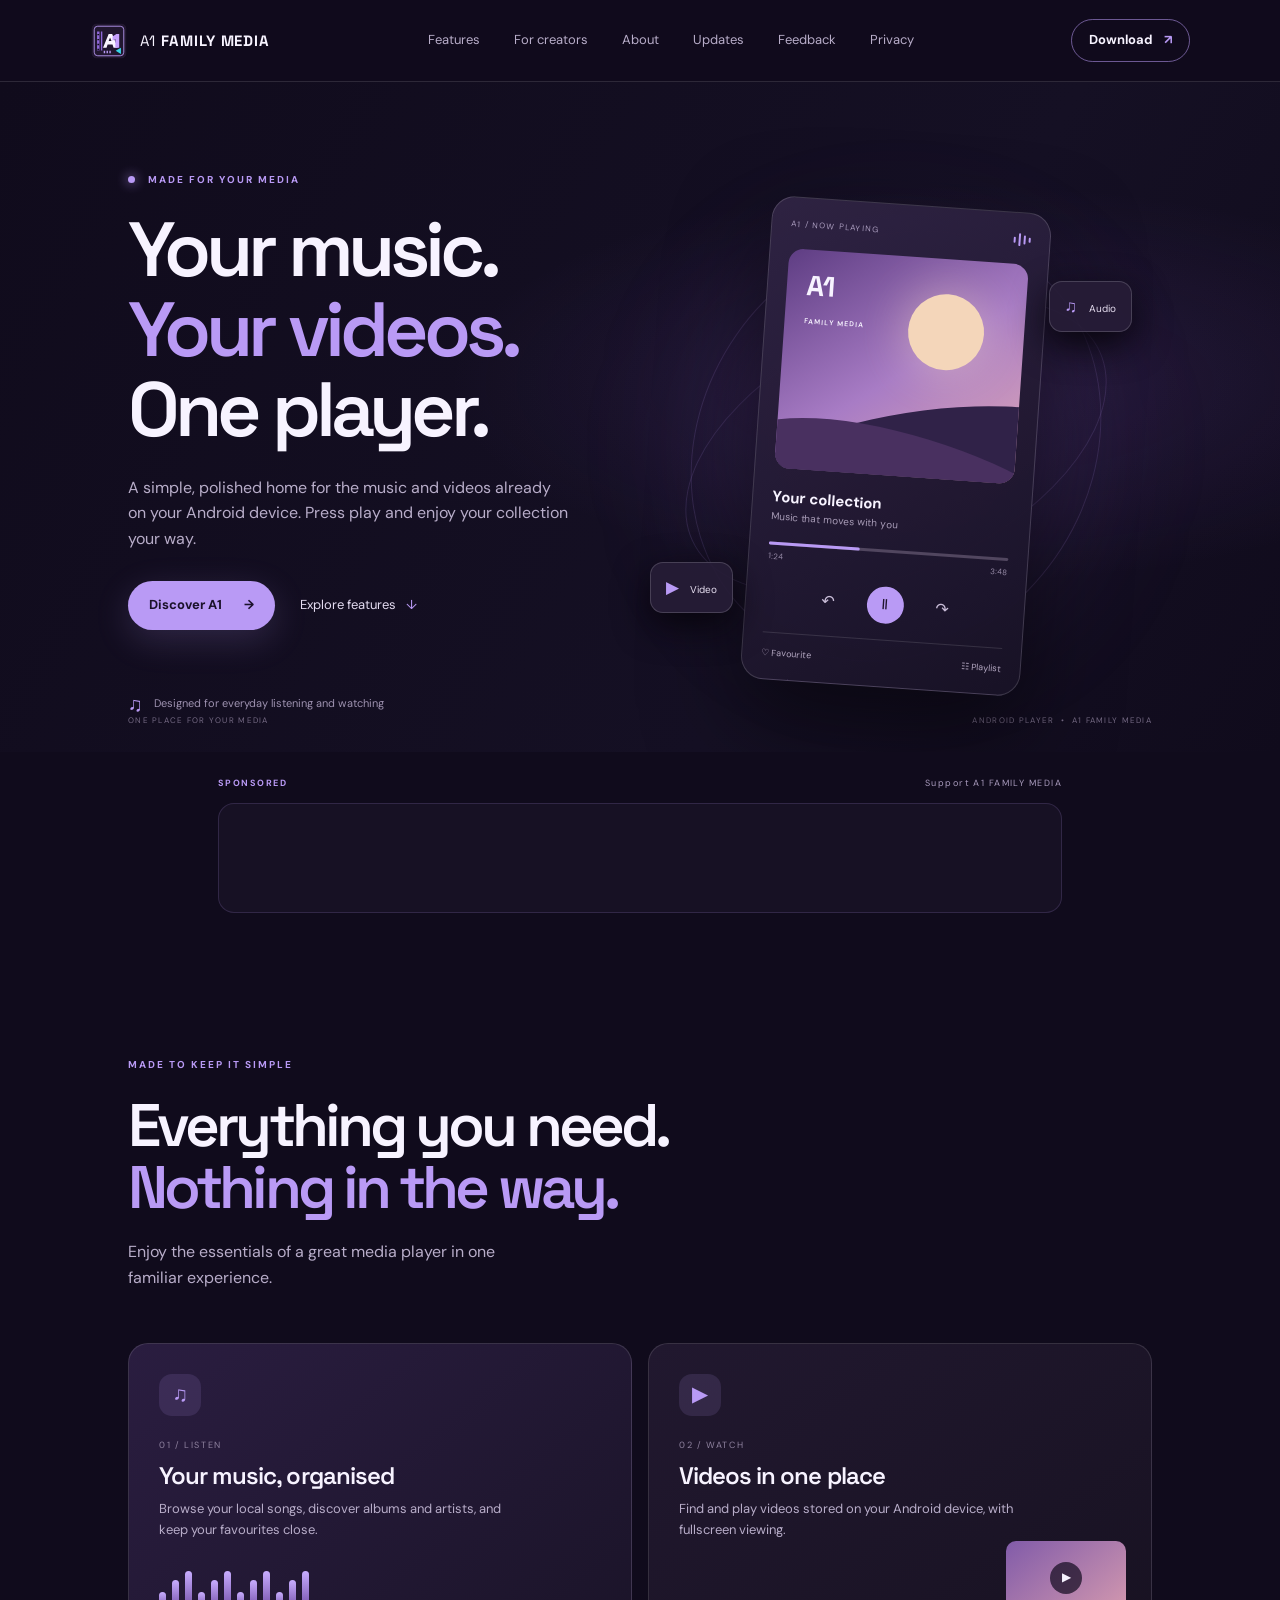
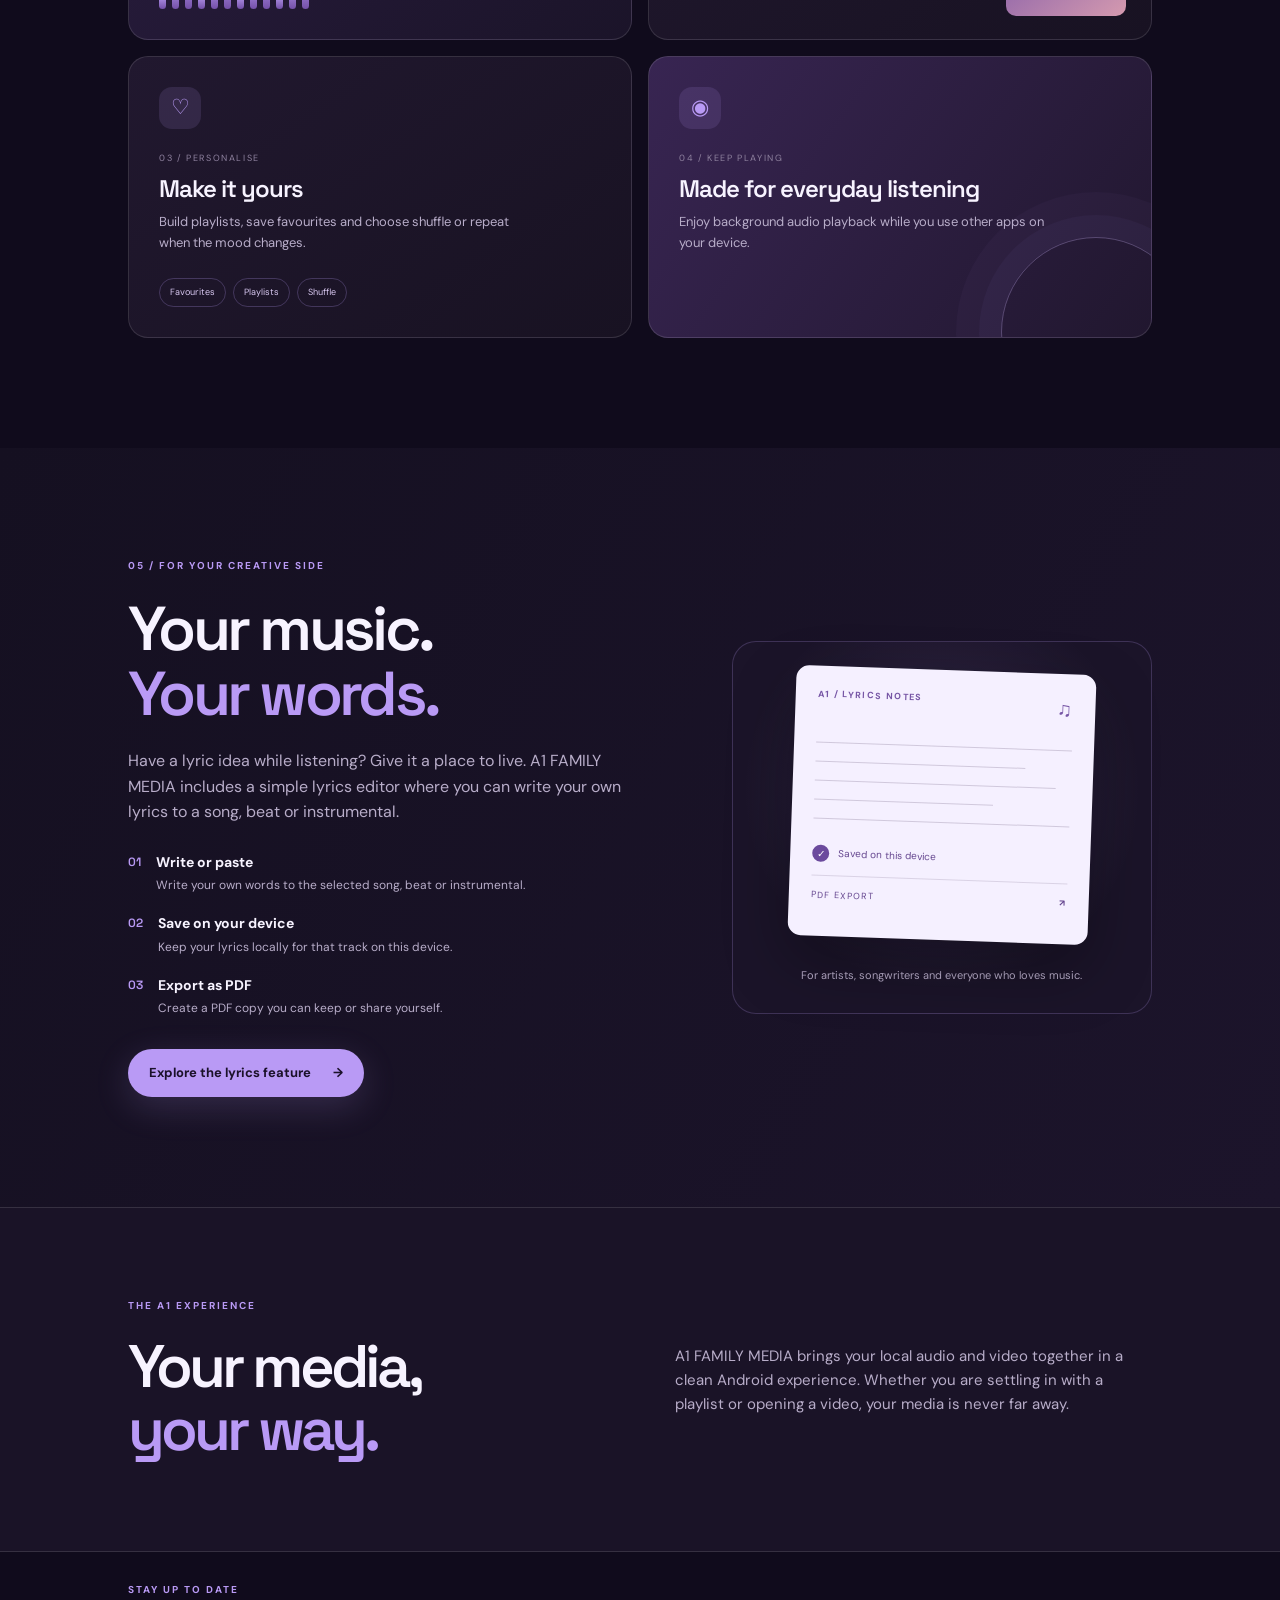
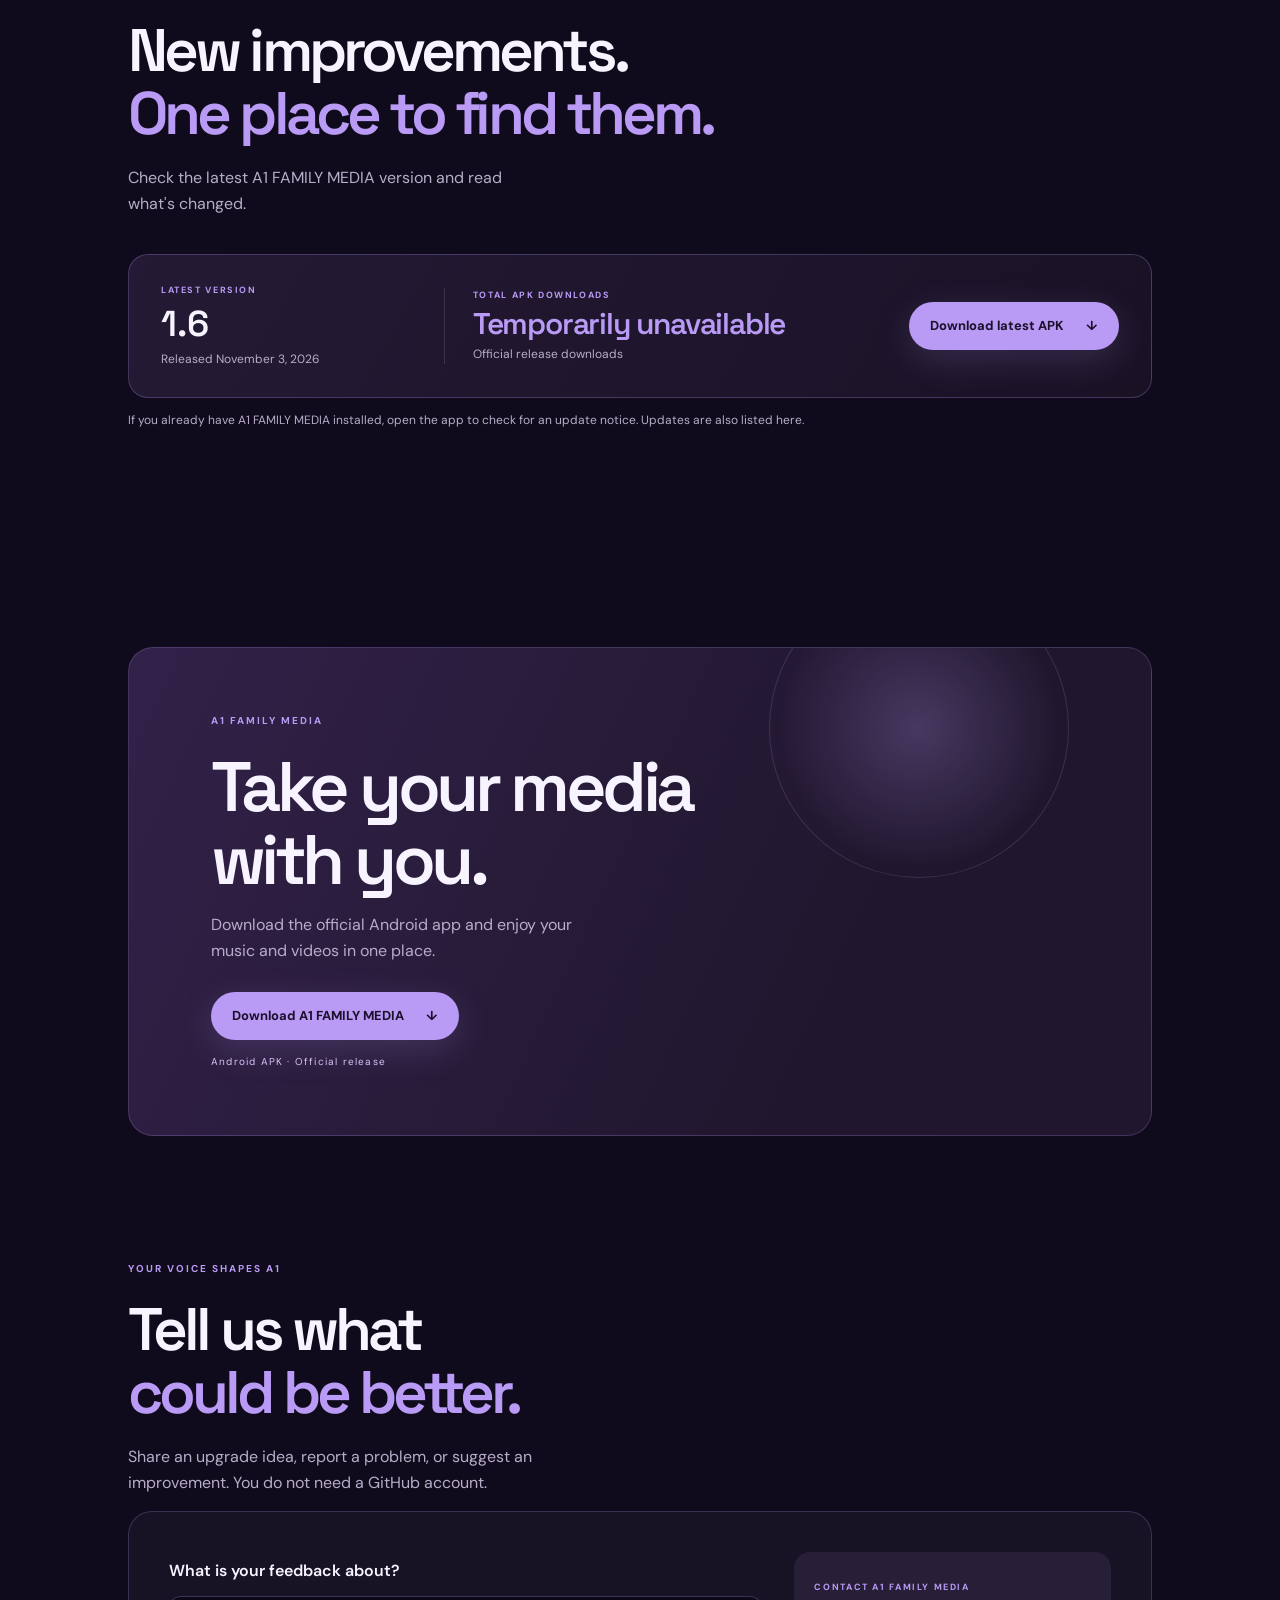
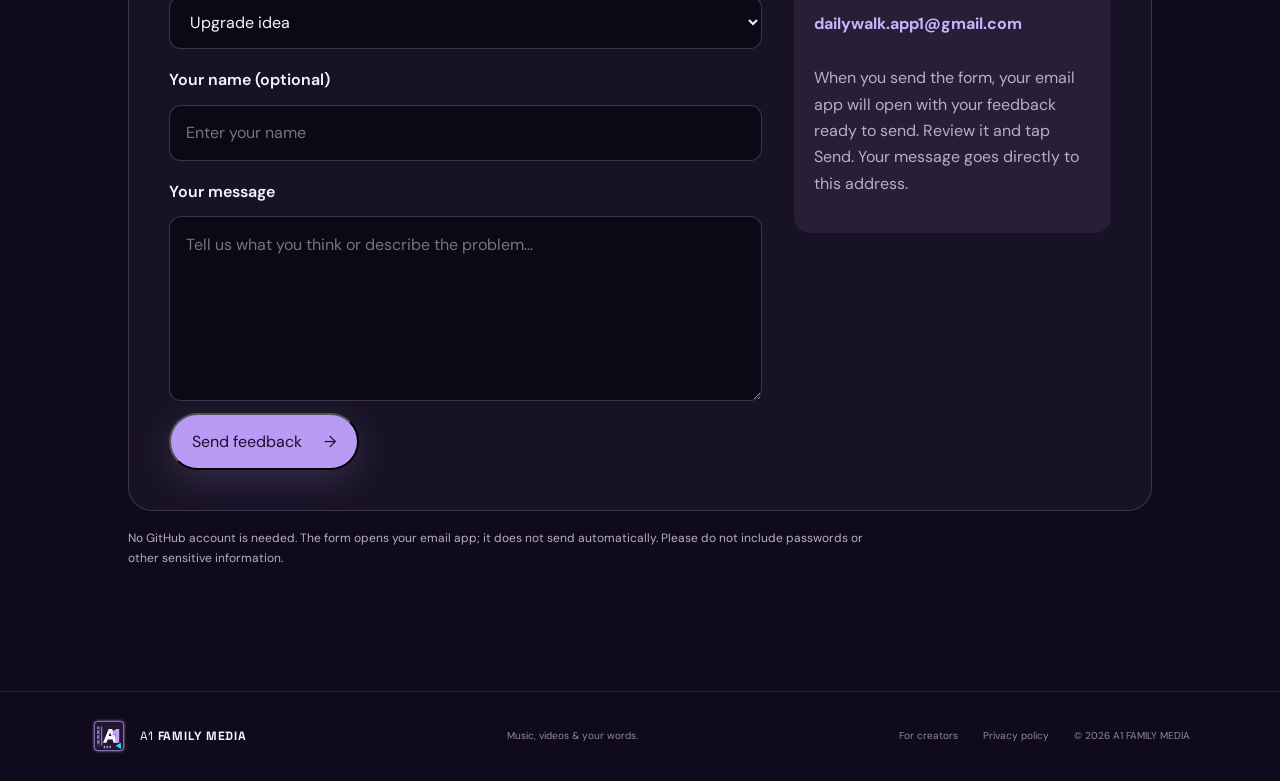
==== commit e36ceece: "Clarify lyrics can be written to songs beats and instrumentals" ====
--- a/index.html
+++ b/index.html
@@ -7,7 +7,7 @@
   <meta name="description" content="A1 FAMILY MEDIA brings your Android music and videos together, with a built-in space to write, save and export your own song lyrics.">
   <meta property="og:type" content="website">
   <meta property="og:title" content="A1 FAMILY MEDIA | Music, videos & your lyrics">
-  <meta property="og:description" content="Enjoy your music and videos. Write or paste your own lyrics, save them on your device and export them as a PDF.">
+  <meta property="og:description" content="Enjoy your music and videos. Write or paste your own lyrics to a song, beat or instrumental, save them on your device and export them as a PDF.">
   <meta property="og:url" content="https://a1-family-media-site.onrender.com/">
   <meta property="og:image" content="https://a1-family-media-site.onrender.com/a1-family-media-logo.svg">
   <meta name="twitter:card" content="summary">
@@ -81,9 +81,9 @@
       <div class="lyrics-copy">
         <p class="eyebrow">05 / FOR YOUR CREATIVE SIDE</p>
         <h2>Your music.<br><span>Your words.</span></h2>
-        <p>Have a lyric idea while listening? Give it a place to live. A1 FAMILY MEDIA includes a simple lyrics editor for the song you are listening to.</p>
+        <p>Have a lyric idea while listening? Give it a place to live. A1 FAMILY MEDIA includes a simple lyrics editor where you can write your own lyrics to a song, beat or instrumental.</p>
         <ul class="lyrics-steps">
-          <li><span>01</span><div><strong>Write or paste</strong><small>Put your own words into the lyrics editor for the selected track.</small></div></li>
+          <li><span>01</span><div><strong>Write or paste</strong><small>Write your own words to the selected song, beat or instrumental.</small></div></li>
           <li><span>02</span><div><strong>Save on your device</strong><small>Keep your lyrics locally for that track on this device.</small></div></li>
           <li><span>03</span><div><strong>Export as PDF</strong><small>Create a PDF copy you can keep or share yourself.</small></div></li>
         </ul>
--- a/styles.css
+++ b/styles.css
@@ -58,3 +58,32 @@
 }
 
 .download-count{display:flex;flex-direction:column;gap:3px;min-width:150px;padding-left:28px;border-left:1px solid var(--line)}.download-count strong{font:600 30px/1.2 var(--display);letter-spacing:-.04em;color:var(--purple)}.download-count>span:last-child{font-size:10px;color:var(--muted)}@media(max-width:520px){.download-count{padding:18px 0 0;border-left:0;border-top:1px solid var(--line);width:100%}}
+
+
+/* Lyrics feature and creator campaign landing page. */
+.lyrics-section{display:grid;grid-template-columns:minmax(0,1.1fr) minmax(260px,.9fr);gap:7vw;align-items:center;background:linear-gradient(120deg,#151021,#1c142b)}
+.lyrics-copy h2{font:600 clamp(42px,5vw,62px)/1.05 var(--display);letter-spacing:-.06em;margin:0}.lyrics-copy h2 span{color:var(--purple)}
+.lyrics-copy>p:not(.eyebrow){color:var(--muted);max-width:520px;margin:22px 0}
+.lyrics-steps{list-style:none;padding:0;margin:26px 0 30px;display:grid;gap:17px}.lyrics-steps li{display:flex;gap:15px;align-items:flex-start}.lyrics-steps li>span{font:600 12px var(--display);color:var(--purple);padding-top:3px}
+.lyrics-steps strong,.lyrics-steps small{display:block}.lyrics-steps strong{font-size:14px}.lyrics-steps small{font-size:12px;color:var(--muted);margin-top:3px}
+.lyrics-preview{min-height:340px;border:1px solid rgba(185,154,245,.22);border-radius:24px;background:radial-gradient(circle at 50% 40%,rgba(185,154,245,.16),transparent 65%),#1b1429;display:flex;flex-direction:column;justify-content:center;align-items:center;padding:28px}
+.lyrics-paper{width:min(100%,300px);min-height:270px;background:#f5f0ff;color:#281c3a;border-radius:13px;padding:22px;box-shadow:0 25px 65px rgba(0,0,0,.3);transform:rotate(2deg)}
+.lyrics-paper-top{display:flex;justify-content:space-between;font:700 9px var(--font);letter-spacing:.15em;color:#7655a5}.lyrics-paper-top span:last-child{font-size:20px}
+.lyrics-lines{display:grid;gap:18px;margin-top:28px}.lyrics-lines i{height:1px;background:rgba(61,42,83,.2);display:block}.lyrics-lines i:nth-child(2){width:82%}.lyrics-lines i:nth-child(3){width:94%}.lyrics-lines i:nth-child(4){width:70%}
+.lyrics-save{margin-top:26px;font-size:10px;color:#65468f}.lyrics-save span{display:inline-grid;place-items:center;width:17px;height:17px;border-radius:50%;background:#6b4a9d;color:white;margin-right:6px}
+.lyrics-export{margin-top:13px;padding-top:12px;border-top:1px solid rgba(61,42,83,.15);display:flex;justify-content:space-between;font-size:9px;letter-spacing:.15em;color:#65468f}
+.lyrics-preview>p{font-size:11px;color:var(--muted);text-align:center;margin:27px 0 0}
+.creator-page{min-height:100vh}.creator-hero{padding:90px 8vw 75px;display:grid;grid-template-columns:1.05fr .95fr;gap:5vw;align-items:center;background:radial-gradient(ellipse at 78% 40%,rgba(111,70,168,.22),transparent 42%),linear-gradient(120deg,#100b1c,#181126)}
+.creator-hero h1{font:600 clamp(46px,6vw,76px)/1.03 var(--display);letter-spacing:-.065em;margin:0}.creator-hero h1 span{color:var(--purple)}
+.creator-hero-copy>p:not(.eyebrow){max-width:550px;color:var(--muted);font-size:16px;margin:24px 0}.creator-hero-art{min-height:350px;display:grid;place-items:center}
+.creator-note-card{width:min(100%,330px);padding:26px;border:1px solid rgba(185,154,245,.3);border-radius:22px;background:linear-gradient(145deg,#2a1d40,#191225);box-shadow:0 30px 80px rgba(0,0,0,.35);transform:rotate(3deg)}
+.creator-note-card .note-heading{display:flex;justify-content:space-between;color:var(--purple);font-size:10px;letter-spacing:.15em}.creator-note-card h2{font:600 27px var(--display);margin:30px 0 10px}
+.creator-note-card p{color:var(--muted);font-size:12px}.creator-note-card .note-lines{display:grid;gap:15px;margin:24px 0}.creator-note-card .note-lines i{height:1px;background:rgba(255,255,255,.16)}
+.creator-note-card .note-lines i:nth-child(2){width:85%}.creator-note-card .note-lines i:nth-child(3){width:68%}
+.creator-content{max-width:1100px;margin:auto;padding:85px 7vw}.creator-content h2{font:600 clamp(34px,4vw,48px)/1.1 var(--display);letter-spacing:-.05em;margin:0 0 18px}.creator-content>p{max-width:700px;color:var(--muted)}
+.creator-workflow{display:grid;grid-template-columns:repeat(3,1fr);gap:15px;margin:36px 0}.creator-step{padding:24px;border:1px solid var(--line);border-radius:17px;background:linear-gradient(145deg,#241a35,#191225)}
+.creator-step>span{color:var(--purple);font:600 12px var(--display)}.creator-step h3{font:600 20px var(--display);margin:17px 0 7px}.creator-step p{font-size:12px;color:var(--muted);margin:0}
+.creator-cta{margin:0 7vw 85px;padding:45px;border:1px solid rgba(185,154,245,.25);border-radius:22px;background:linear-gradient(120deg,#302044,#1c1429)}
+.creator-cta h2{font:600 clamp(32px,4vw,48px)/1.1 var(--display);margin:0 0 12px}.creator-cta p{color:var(--muted);max-width:580px}.creator-disclosure{font-size:11px;color:var(--muted);margin-top:18px}
+@media(max-width:800px){.lyrics-section,.creator-hero{grid-template-columns:1fr}.lyrics-preview{min-height:300px}.creator-hero{padding:65px 7vw}.creator-hero-art{min-height:300px}.creator-workflow{grid-template-columns:1fr}}
+@media(max-width:520px){.lyrics-section{gap:35px}.lyrics-preview{padding:20px}.creator-hero h1{font-size:49px}.creator-content{padding:65px 6vw}.creator-cta{margin:0 6vw 65px;padding:28px}}
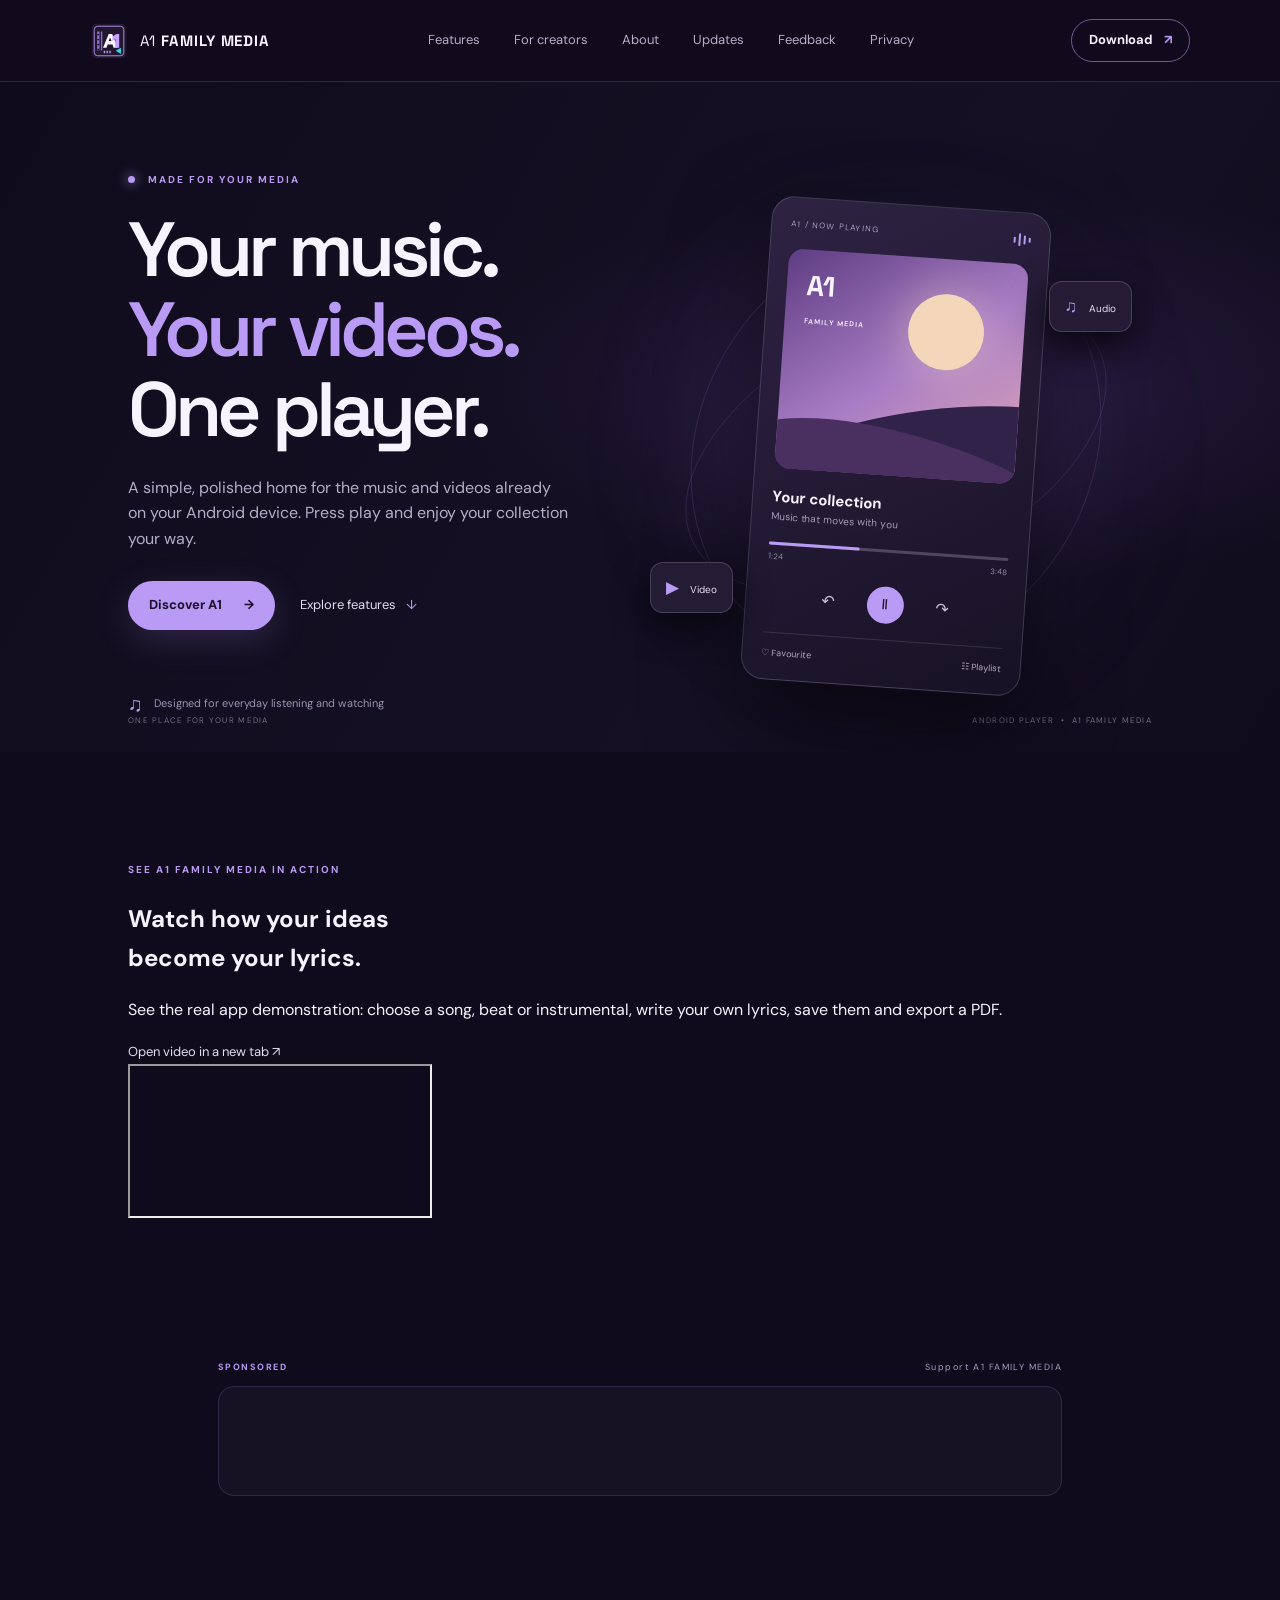
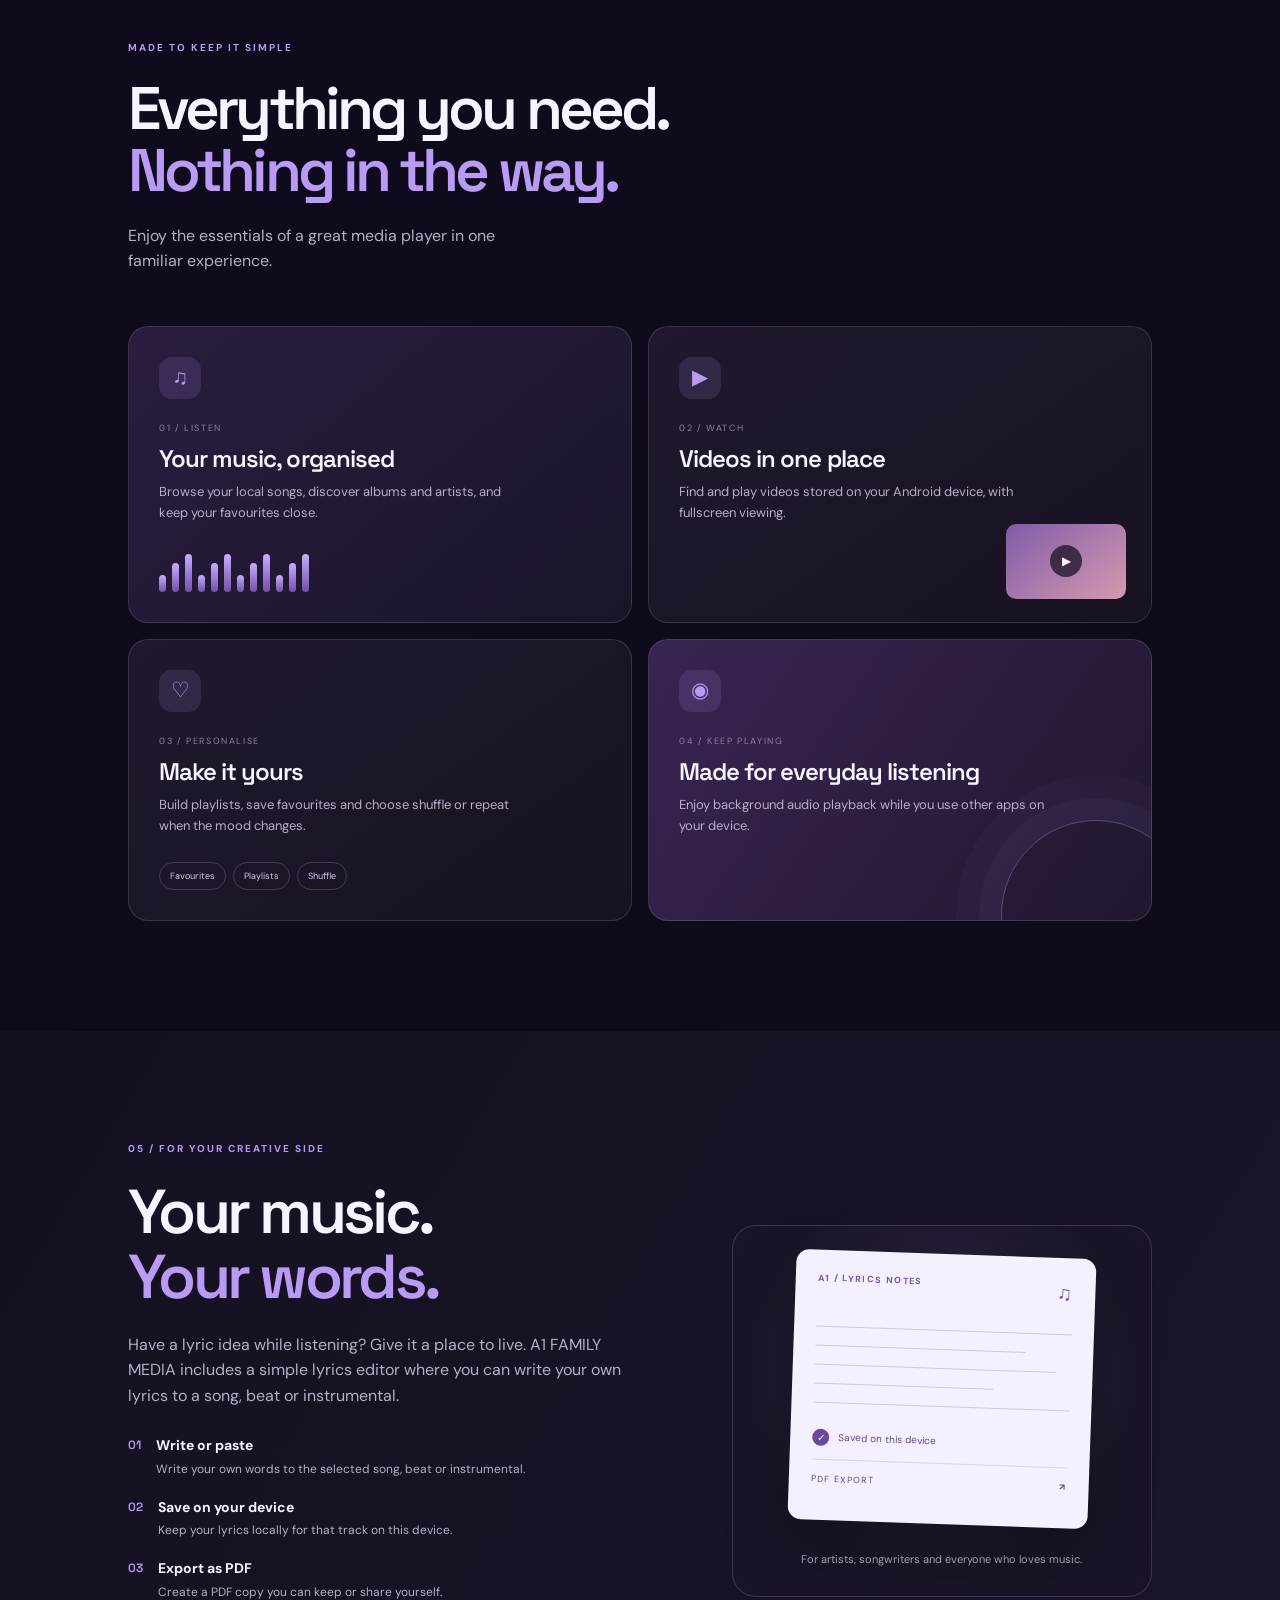
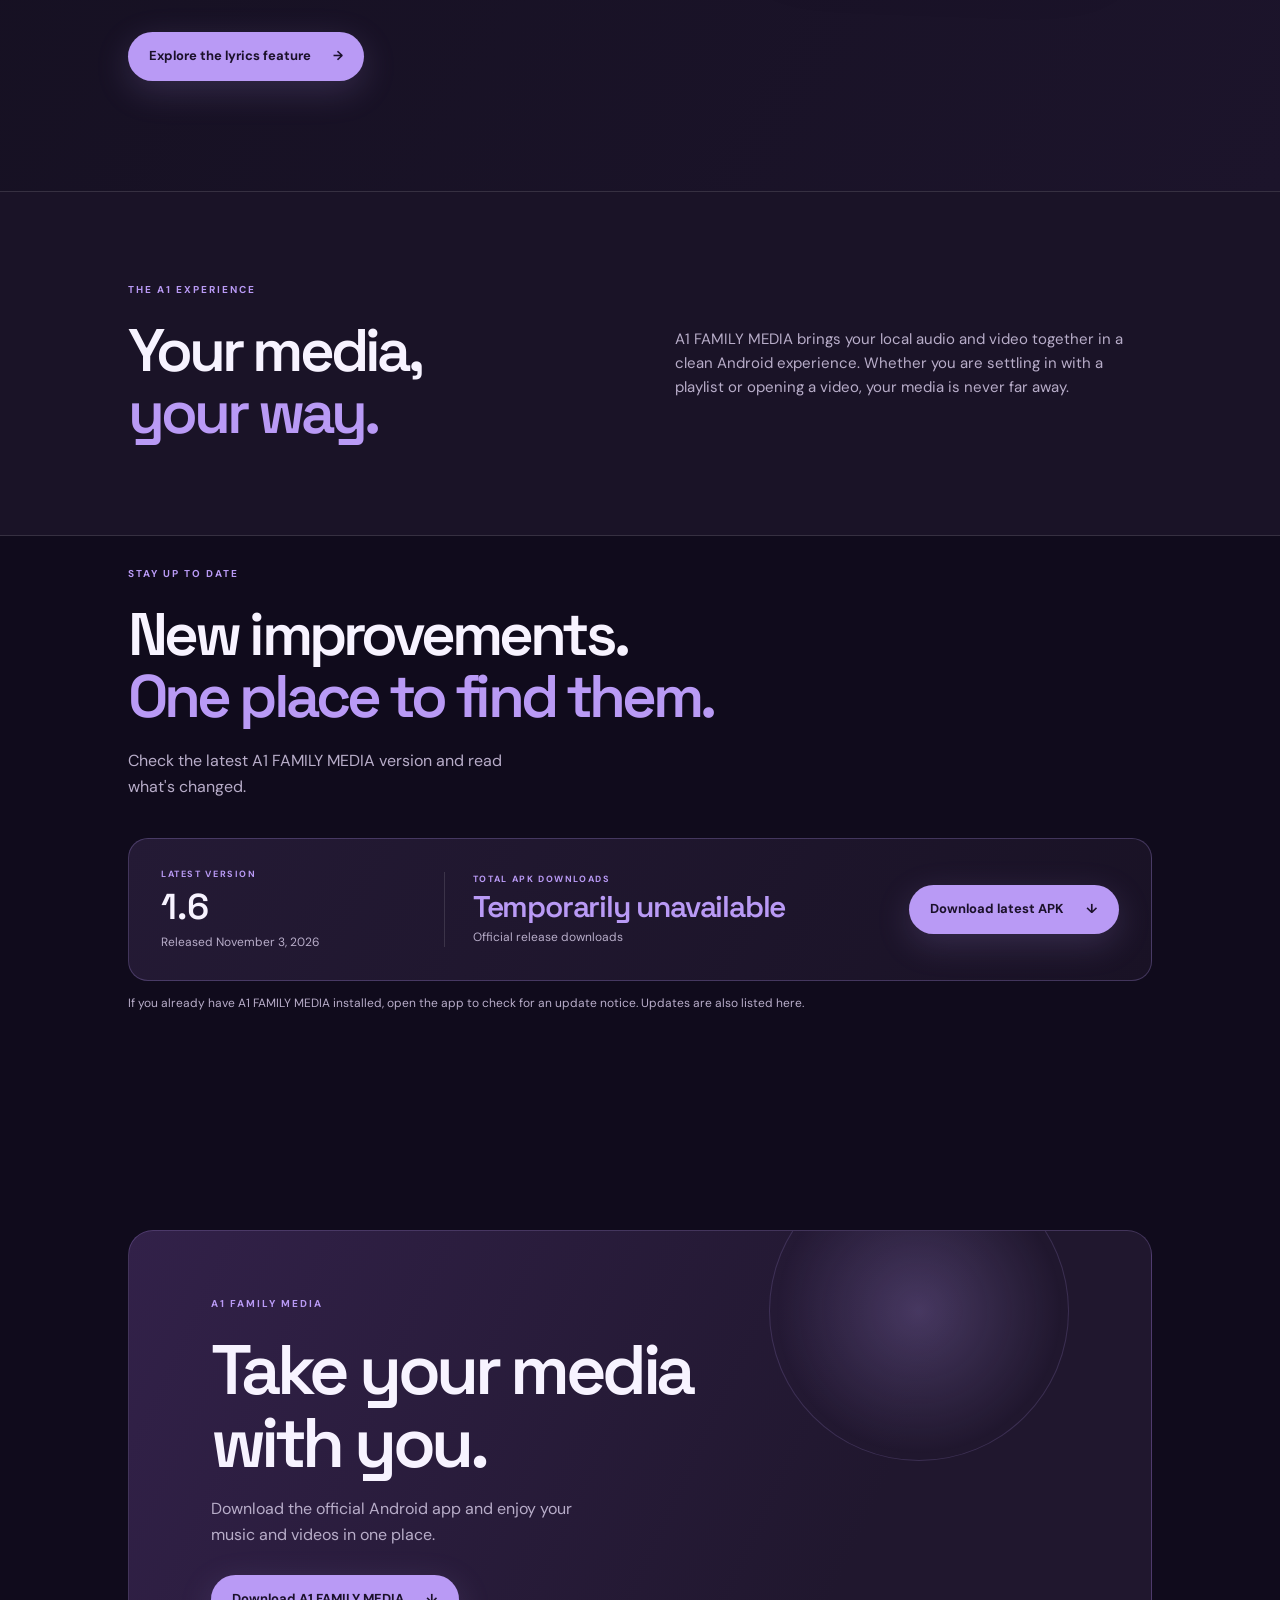
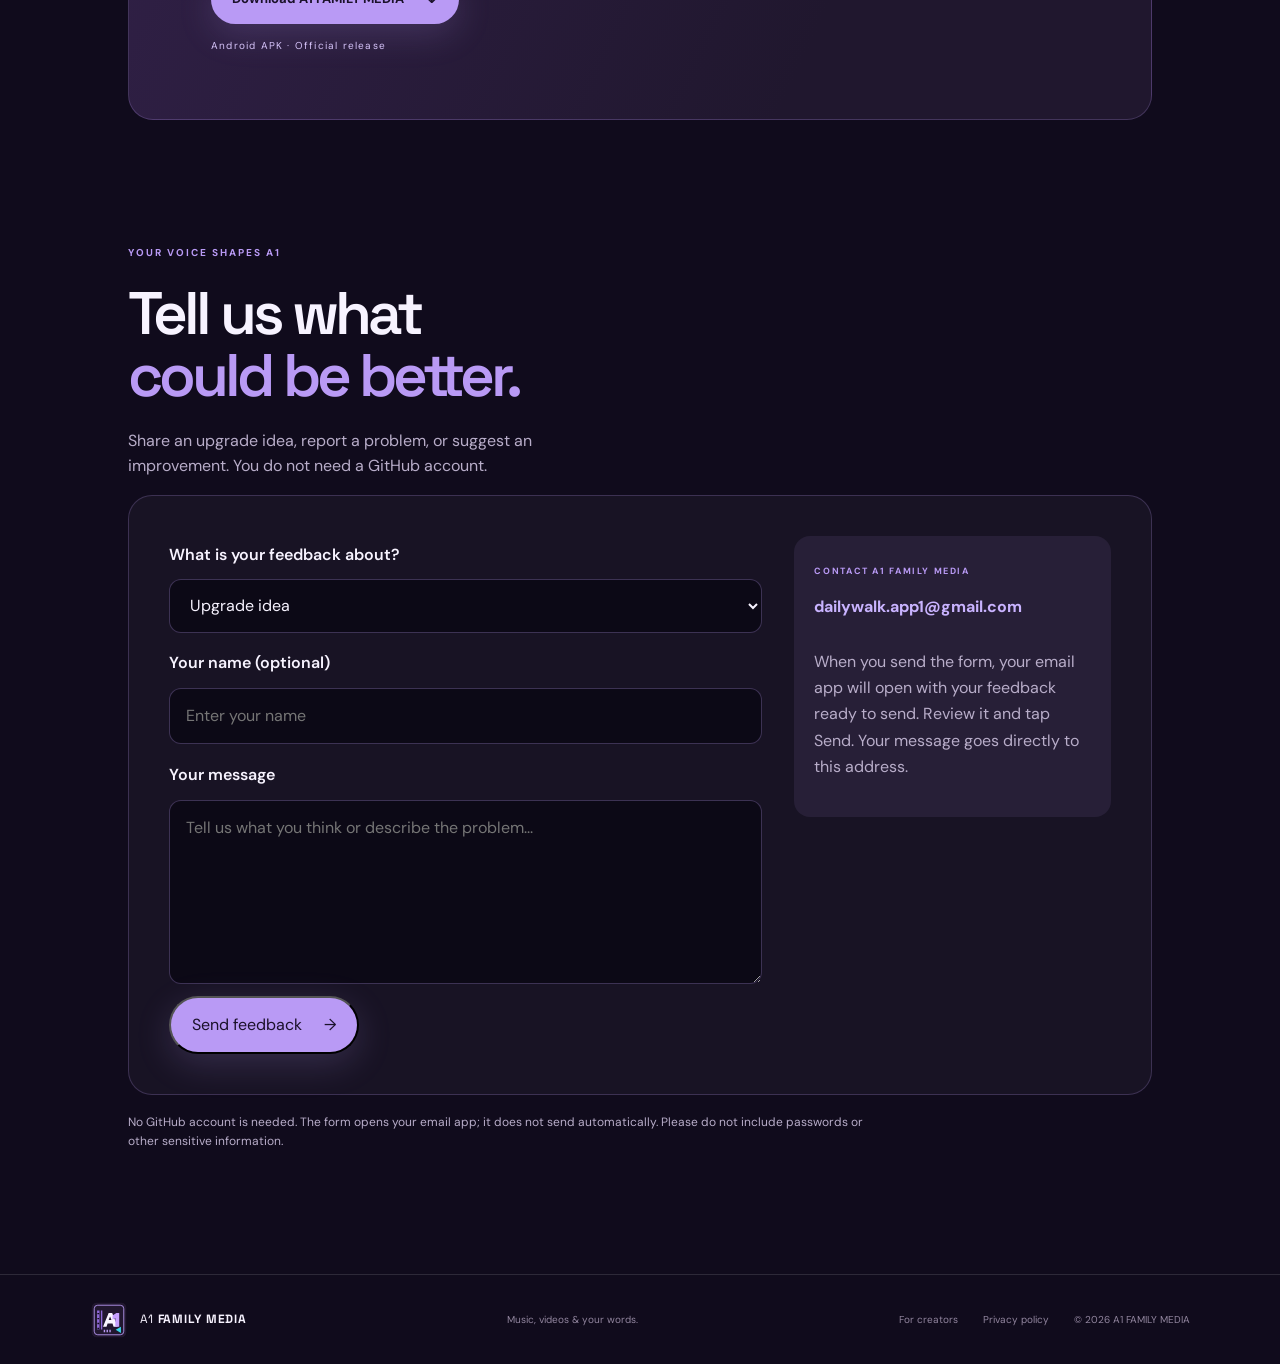
==== commit c3cc96b6: "Add polished A1 product demo video to homepage" ====
--- a/index.html
+++ b/index.html
@@ -66,6 +66,11 @@
       <div class="hero-bottom"><span>ONE PLACE FOR YOUR MEDIA</span><span>ANDROID PLAYER&nbsp; • &nbsp;A1 FAMILY MEDIA</span></div>
     </section>
 
+
+    <section class="video-showcase section-wrap" id="watch-demo">
+      <div class="video-showcase-copy"><p class="eyebrow">SEE A1 FAMILY MEDIA IN ACTION</p><h2>Watch how your ideas<br><span>become your lyrics.</span></h2><p>See the real app demonstration: choose a song, beat or instrumental, write your own lyrics, save them and export a PDF.</p><a class="text-link" href="https://share.descript.com/view/rXARFZnPzl4" target="_blank" rel="noopener">Open video in a new tab ↗</a></div>
+      <div class="video-frame"><iframe src="https://share.descript.com/embed/rXARFZnPzl4" title="A1 FAMILY MEDIA app demonstration — writing and exporting your own lyrics" loading="lazy" allow="encrypted-media *; fullscreen *" allowfullscreen></iframe></div>
+    </section>
     <section class="ad-section section-wrap" aria-label="Sponsored content"><div class="ad-heading"><span>SPONSORED</span><span>Support A1 FAMILY MEDIA</span></div><div class="adsterra-native-slot"><script async="async" data-cfasync="false" src="https://bancadeltempoidea.org/21/0304c09311629f5e78df4f92df9e242b"></script><div id="container-0304c09311629f5e78df4f92df9e242b"></div></div></section>
     <section class="feature-section section-wrap" id="features">
       <div class="section-heading"><p class="eyebrow">MADE TO KEEP IT SIMPLE</p><h2>Everything you need.<br><span>Nothing in the way.</span></h2><p>Enjoy the essentials of a great media player in one familiar experience.</p></div>
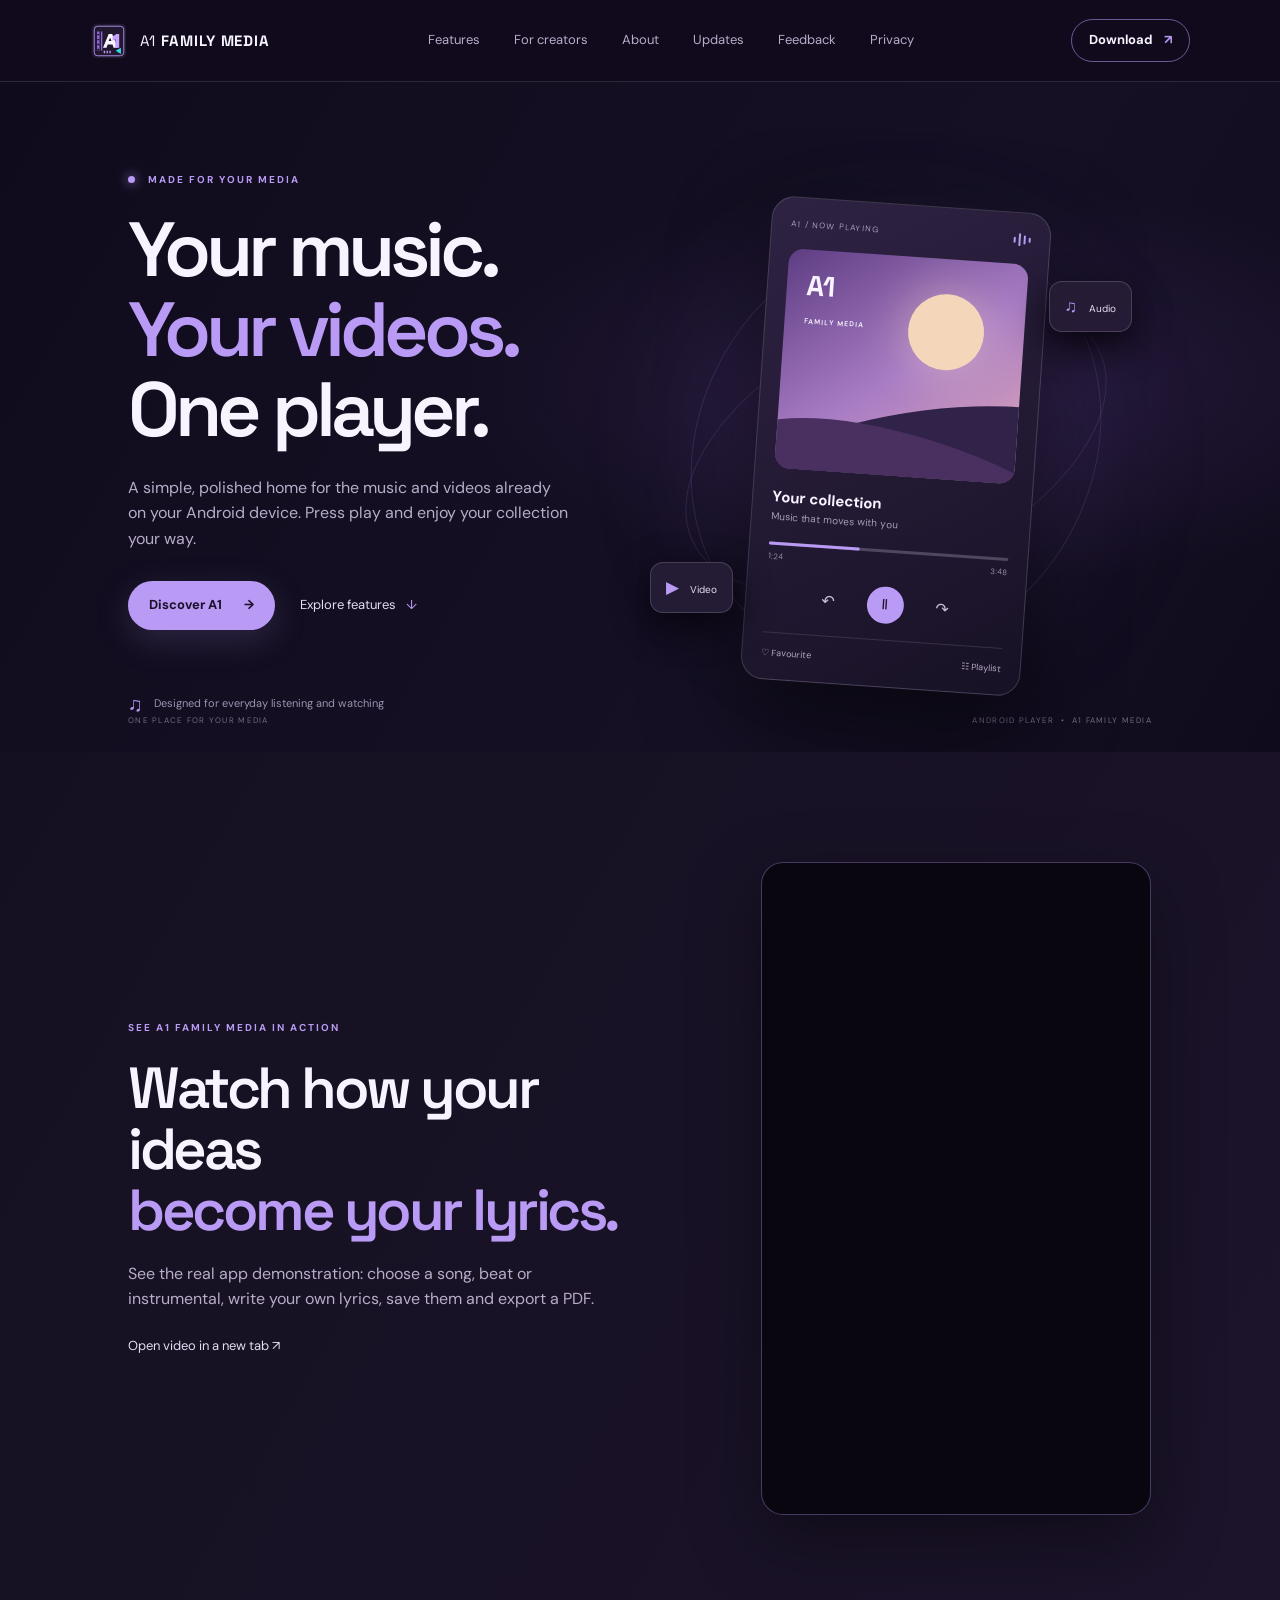
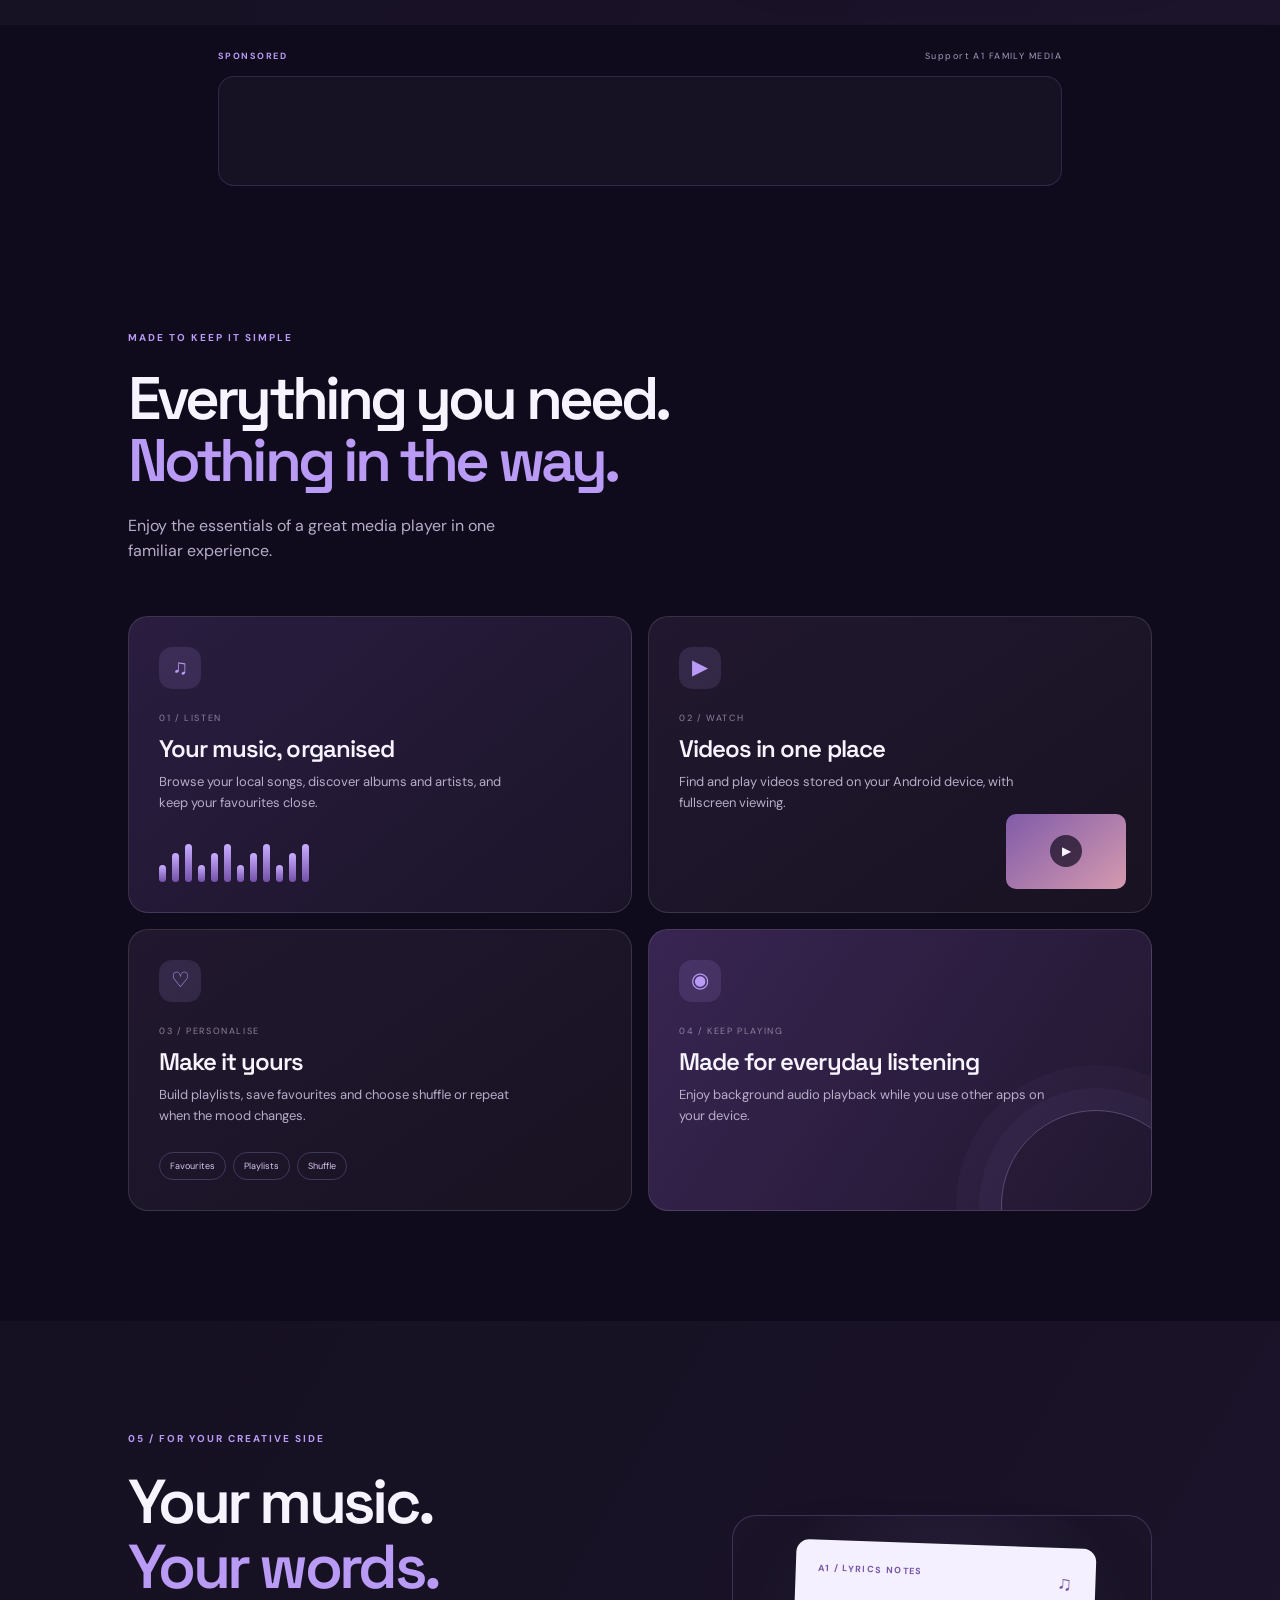
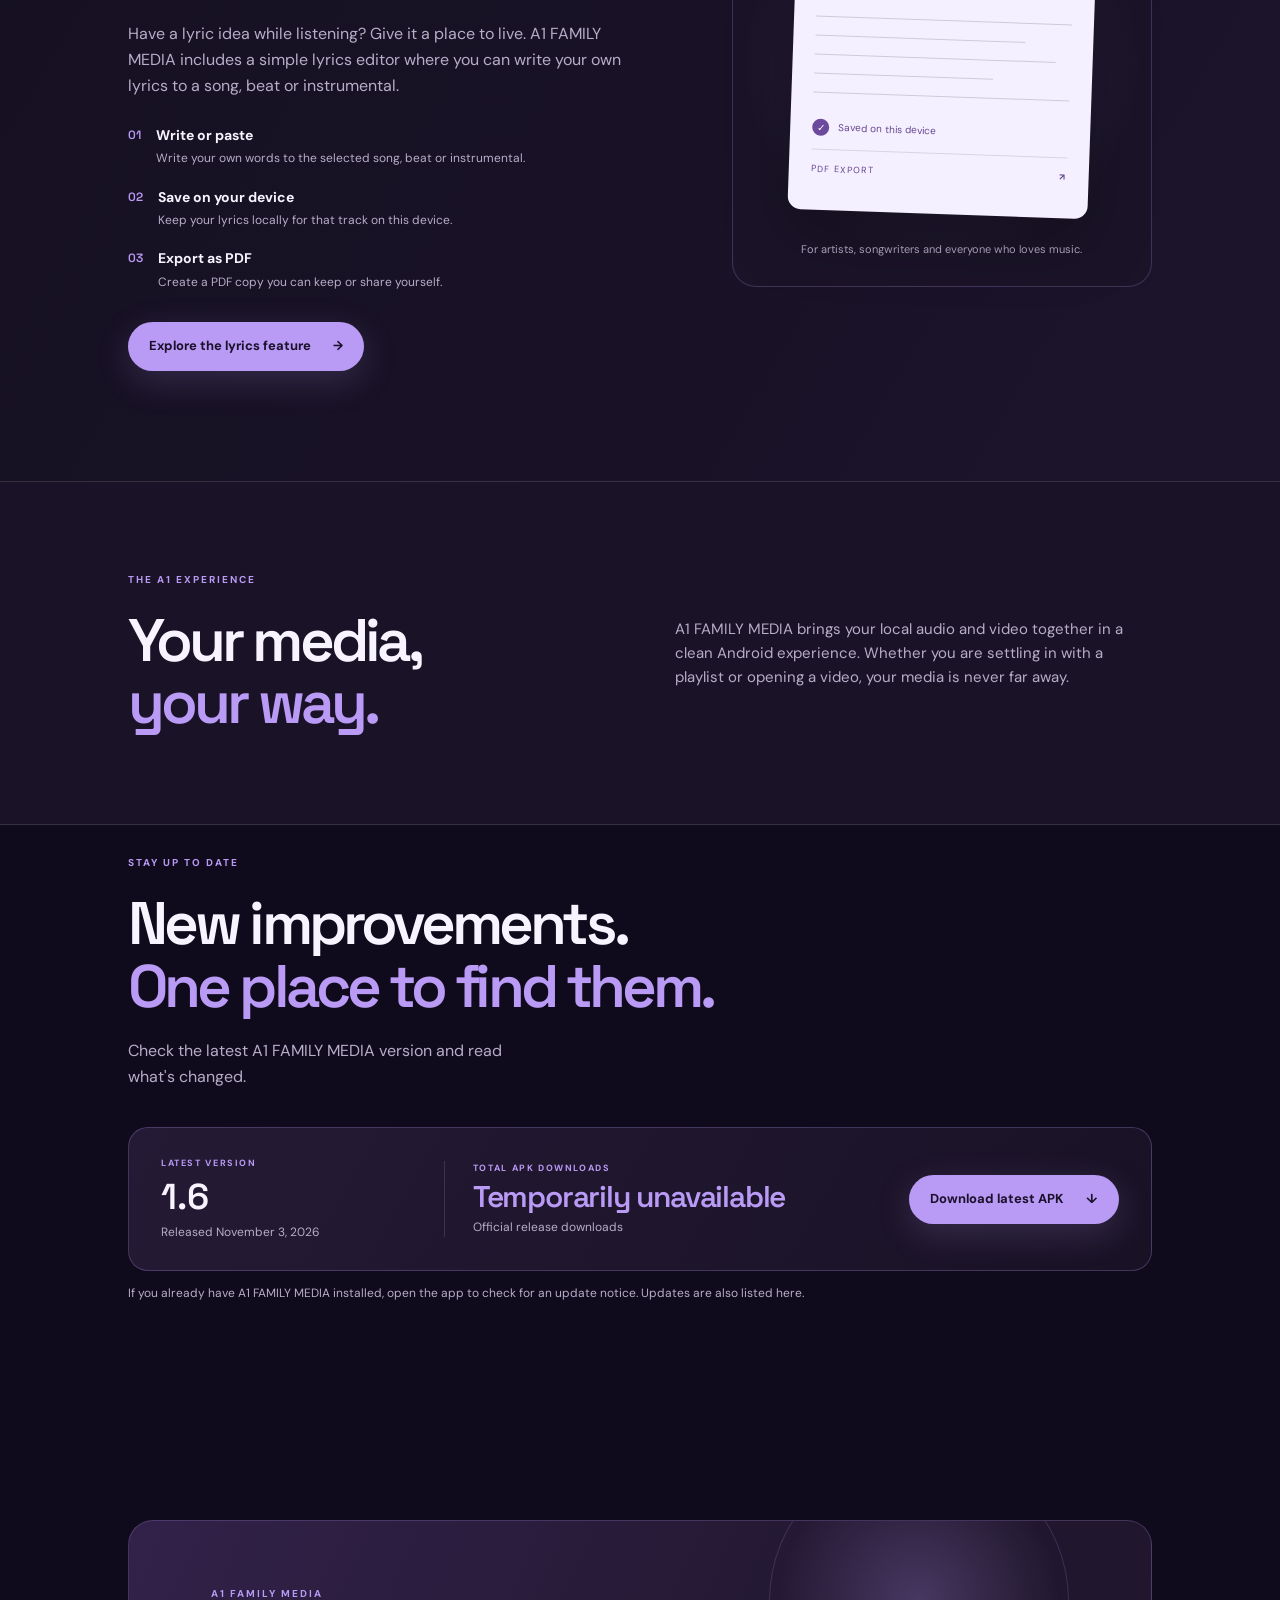
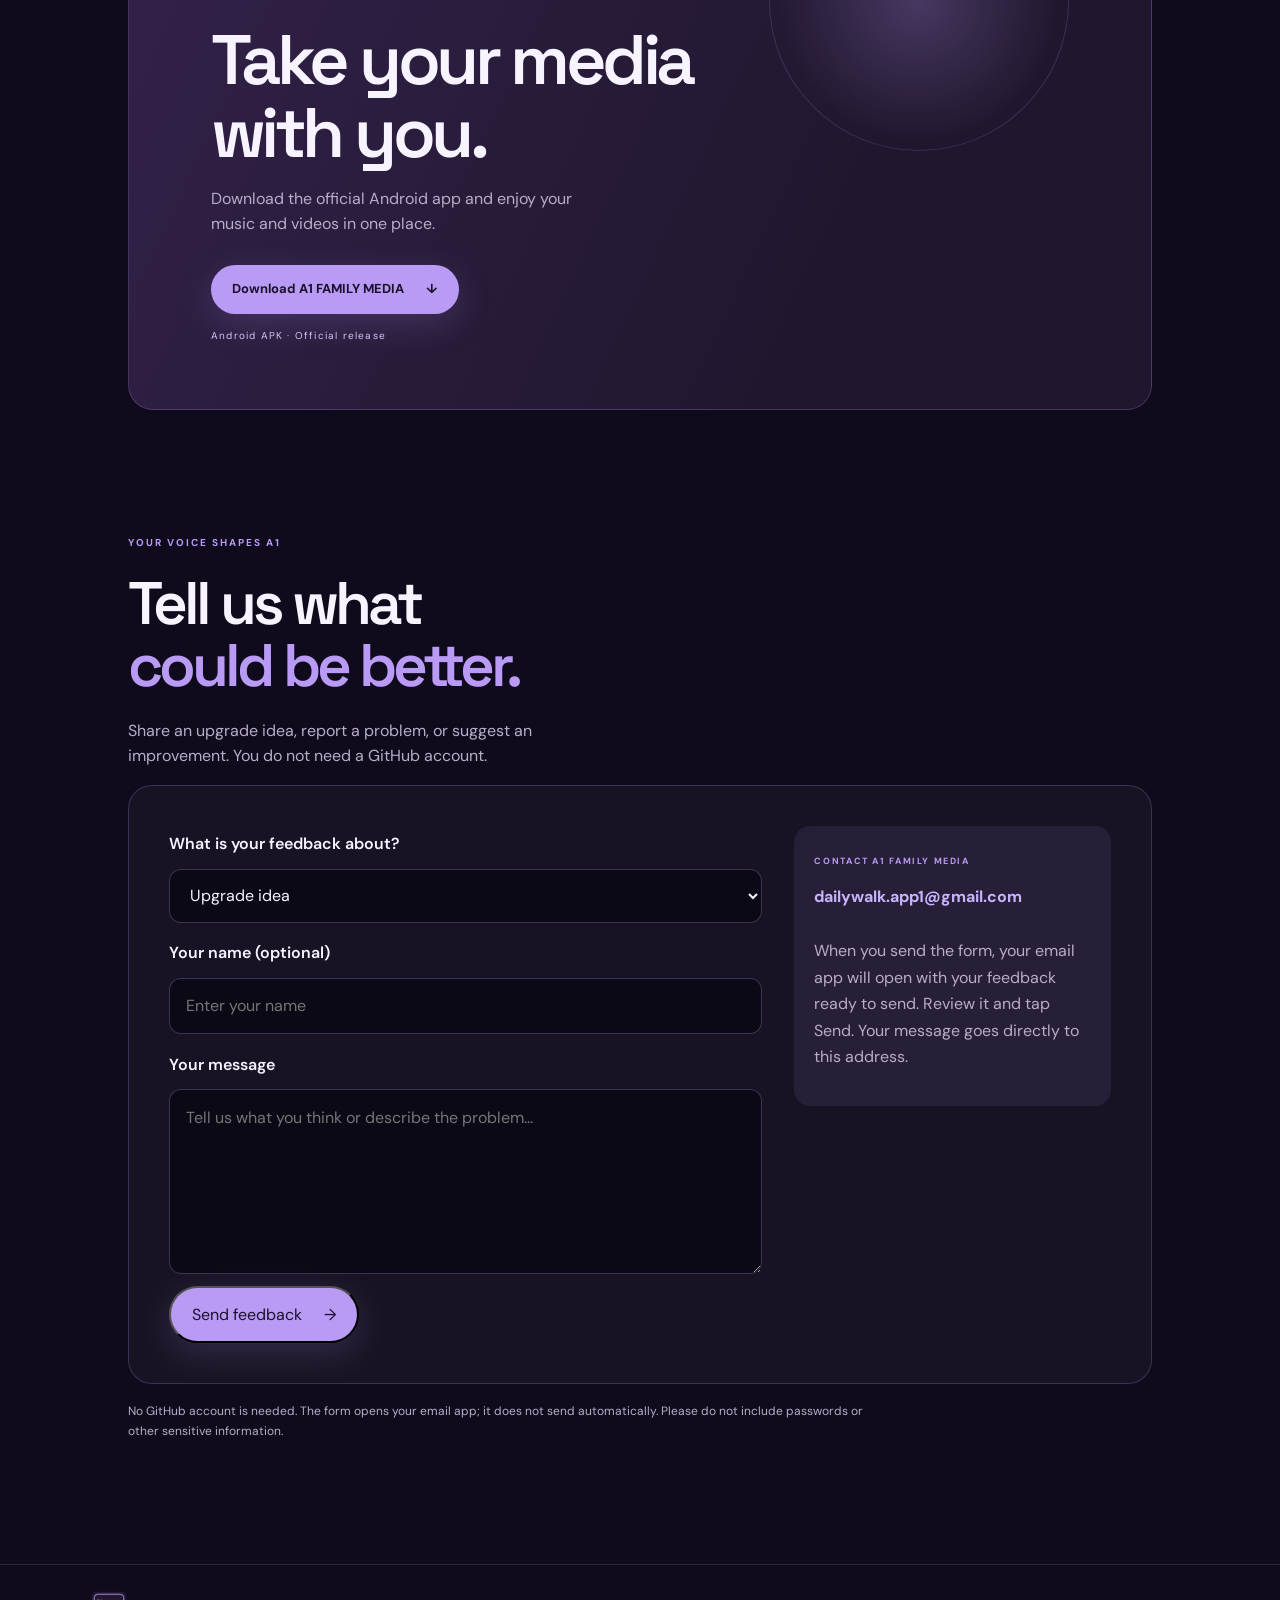
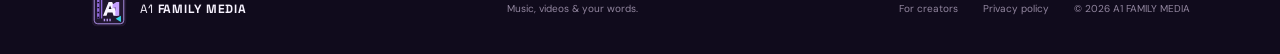
==== commit 367dd0bc: "Load unique visitor and downloader tracking" ====
--- a/index.html
+++ b/index.html
@@ -168,5 +168,6 @@
       window.location.href = 'mailto:dailywalk.app1@gmail.com?subject=' + subject + '&body=' + body;
     });
   </script>
+  <script src="analytics/tracking.js" defer></script>
 </body>
 </html>
--- a/styles.css
+++ b/styles.css
@@ -87,3 +87,14 @@
 .creator-cta h2{font:600 clamp(32px,4vw,48px)/1.1 var(--display);margin:0 0 12px}.creator-cta p{color:var(--muted);max-width:580px}.creator-disclosure{font-size:11px;color:var(--muted);margin-top:18px}
 @media(max-width:800px){.lyrics-section,.creator-hero{grid-template-columns:1fr}.lyrics-preview{min-height:300px}.creator-hero{padding:65px 7vw}.creator-hero-art{min-height:300px}.creator-workflow{grid-template-columns:1fr}}
 @media(max-width:520px){.lyrics-section{gap:35px}.lyrics-preview{padding:20px}.creator-hero h1{font-size:49px}.creator-content{padding:65px 6vw}.creator-cta{margin:0 6vw 65px;padding:28px}}
+
+/* Embedded A1 FAMILY MEDIA product demonstration */
+.video-showcase{display:grid;grid-template-columns:minmax(0,1fr) minmax(260px,.72fr);gap:7vw;align-items:center;background:linear-gradient(120deg,#151021,#1c142b)}
+.video-showcase-copy h2{font:600 clamp(38px,4.8vw,58px)/1.05 var(--display);letter-spacing:-.06em;margin:0}
+.video-showcase-copy h2 span{color:var(--purple)}
+.video-showcase-copy>p:not(.eyebrow){color:var(--muted);max-width:470px;margin:20px 0}
+.video-frame{width:min(100%,390px);justify-self:center;aspect-ratio:800/1340;overflow:hidden;border:1px solid rgba(185,154,245,.35);border-radius:22px;background:#090610;box-shadow:0 25px 70px rgba(0,0,0,.38)}
+.video-frame iframe{display:block;width:100%;height:100%;border:0}
+.creator-video-showcase{padding-top:75px;padding-bottom:75px}
+@media(max-width:800px){.video-showcase{grid-template-columns:1fr;gap:35px}.video-frame{width:min(100%,340px)}}
+@media(max-width:520px){.video-showcase{padding:65px 6vw}.video-frame{width:min(100%,310px);border-radius:17px}}
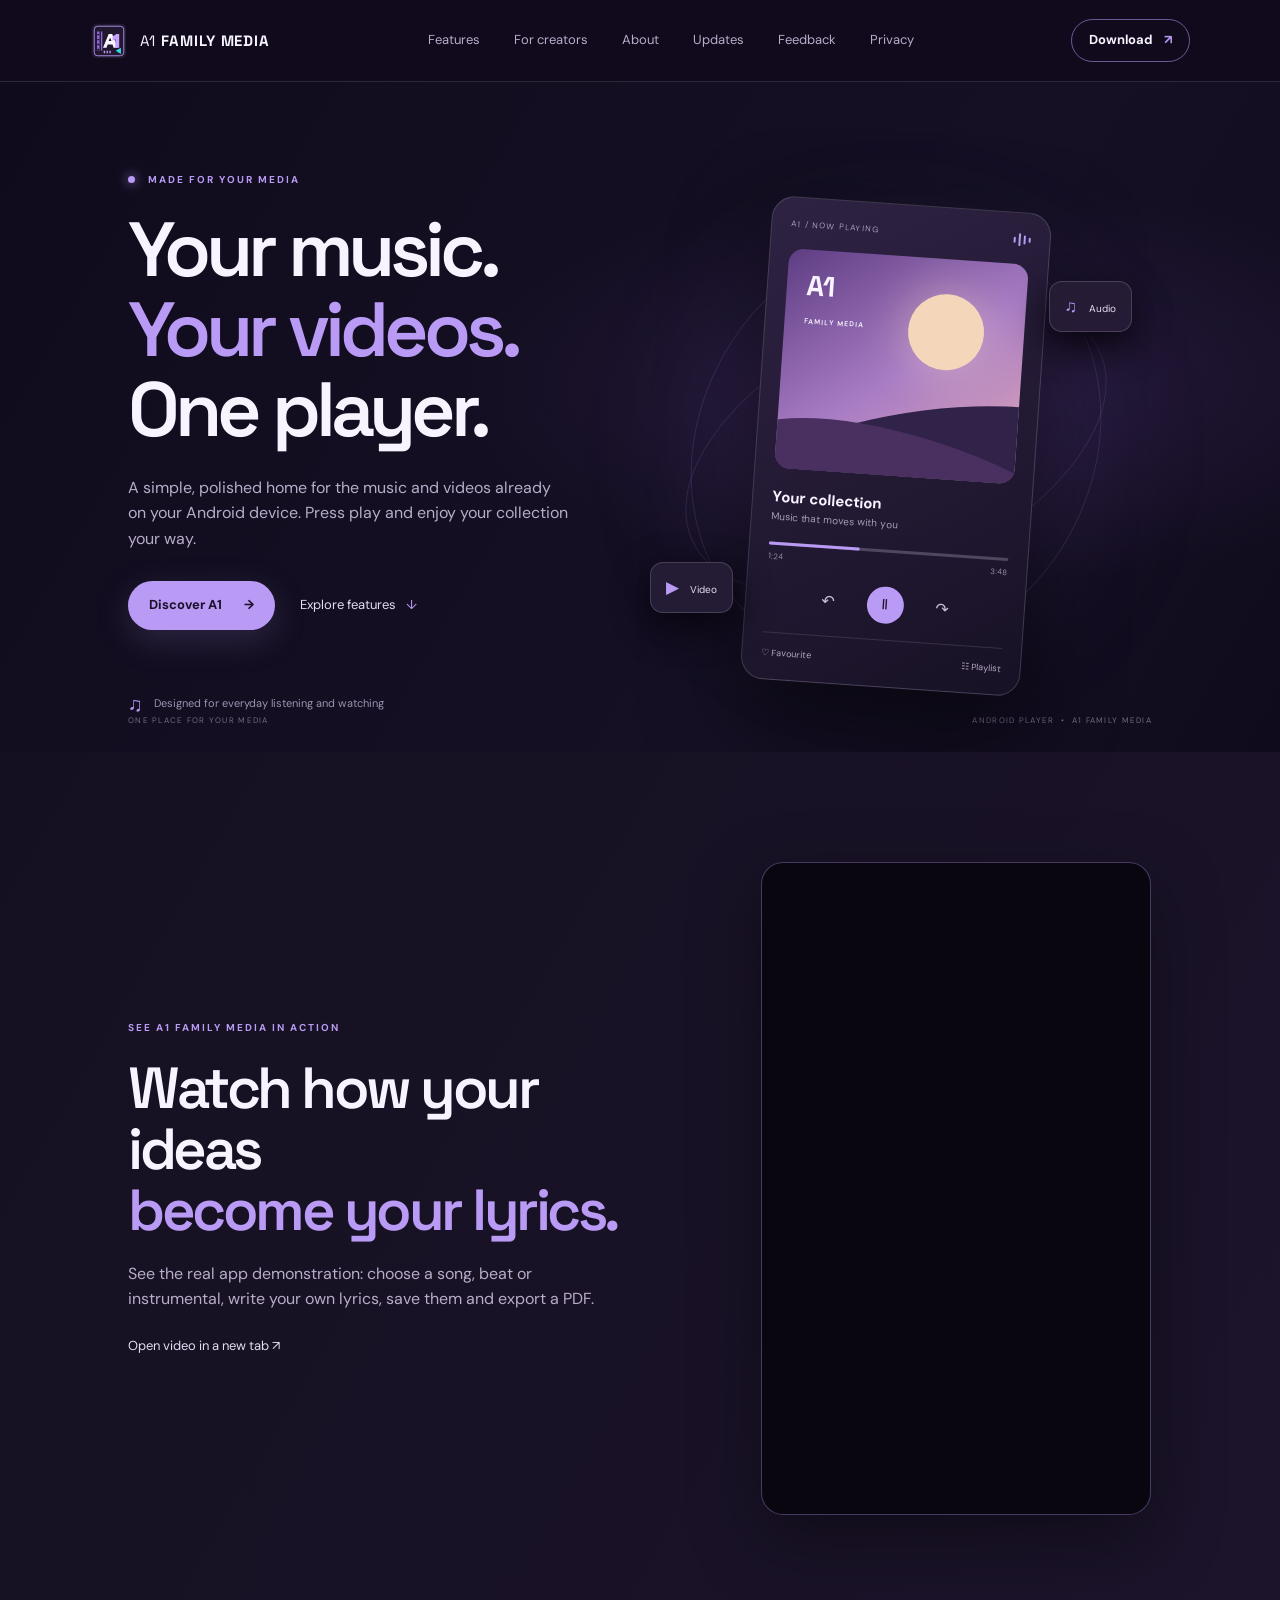
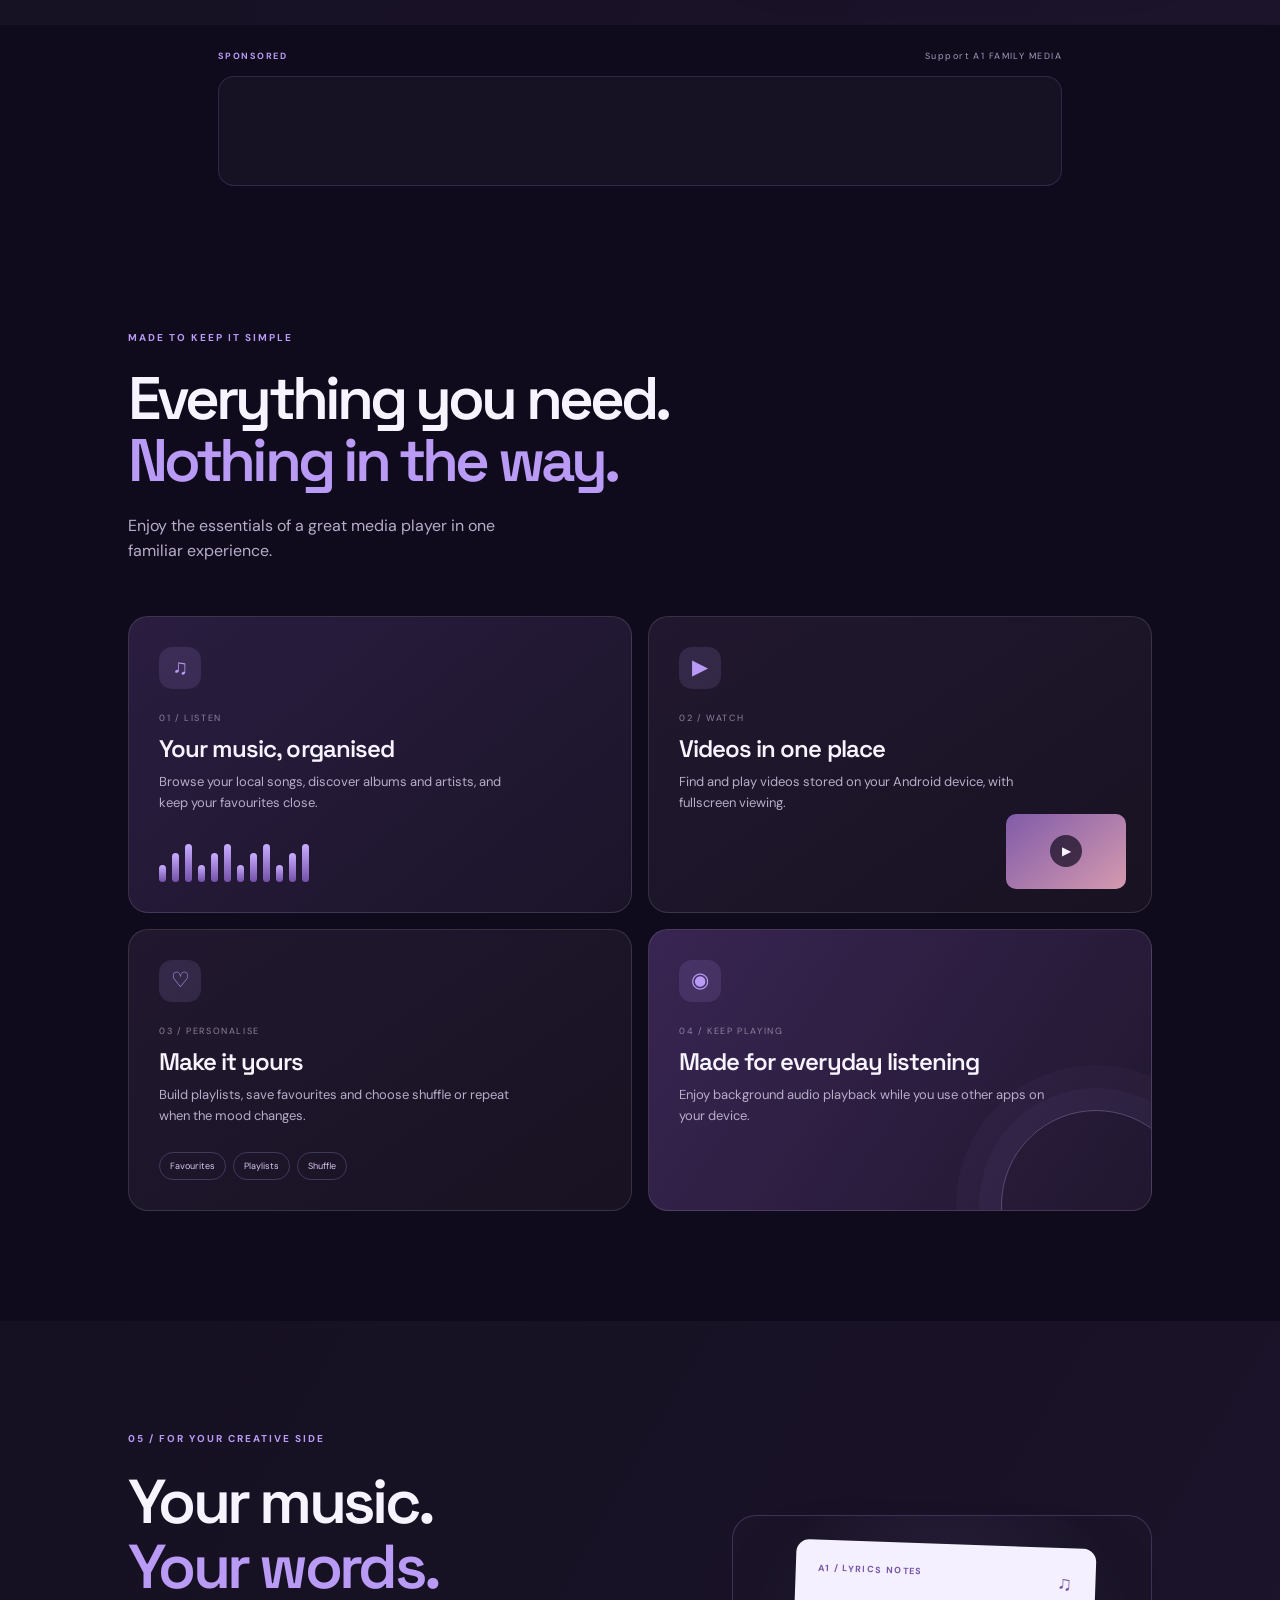
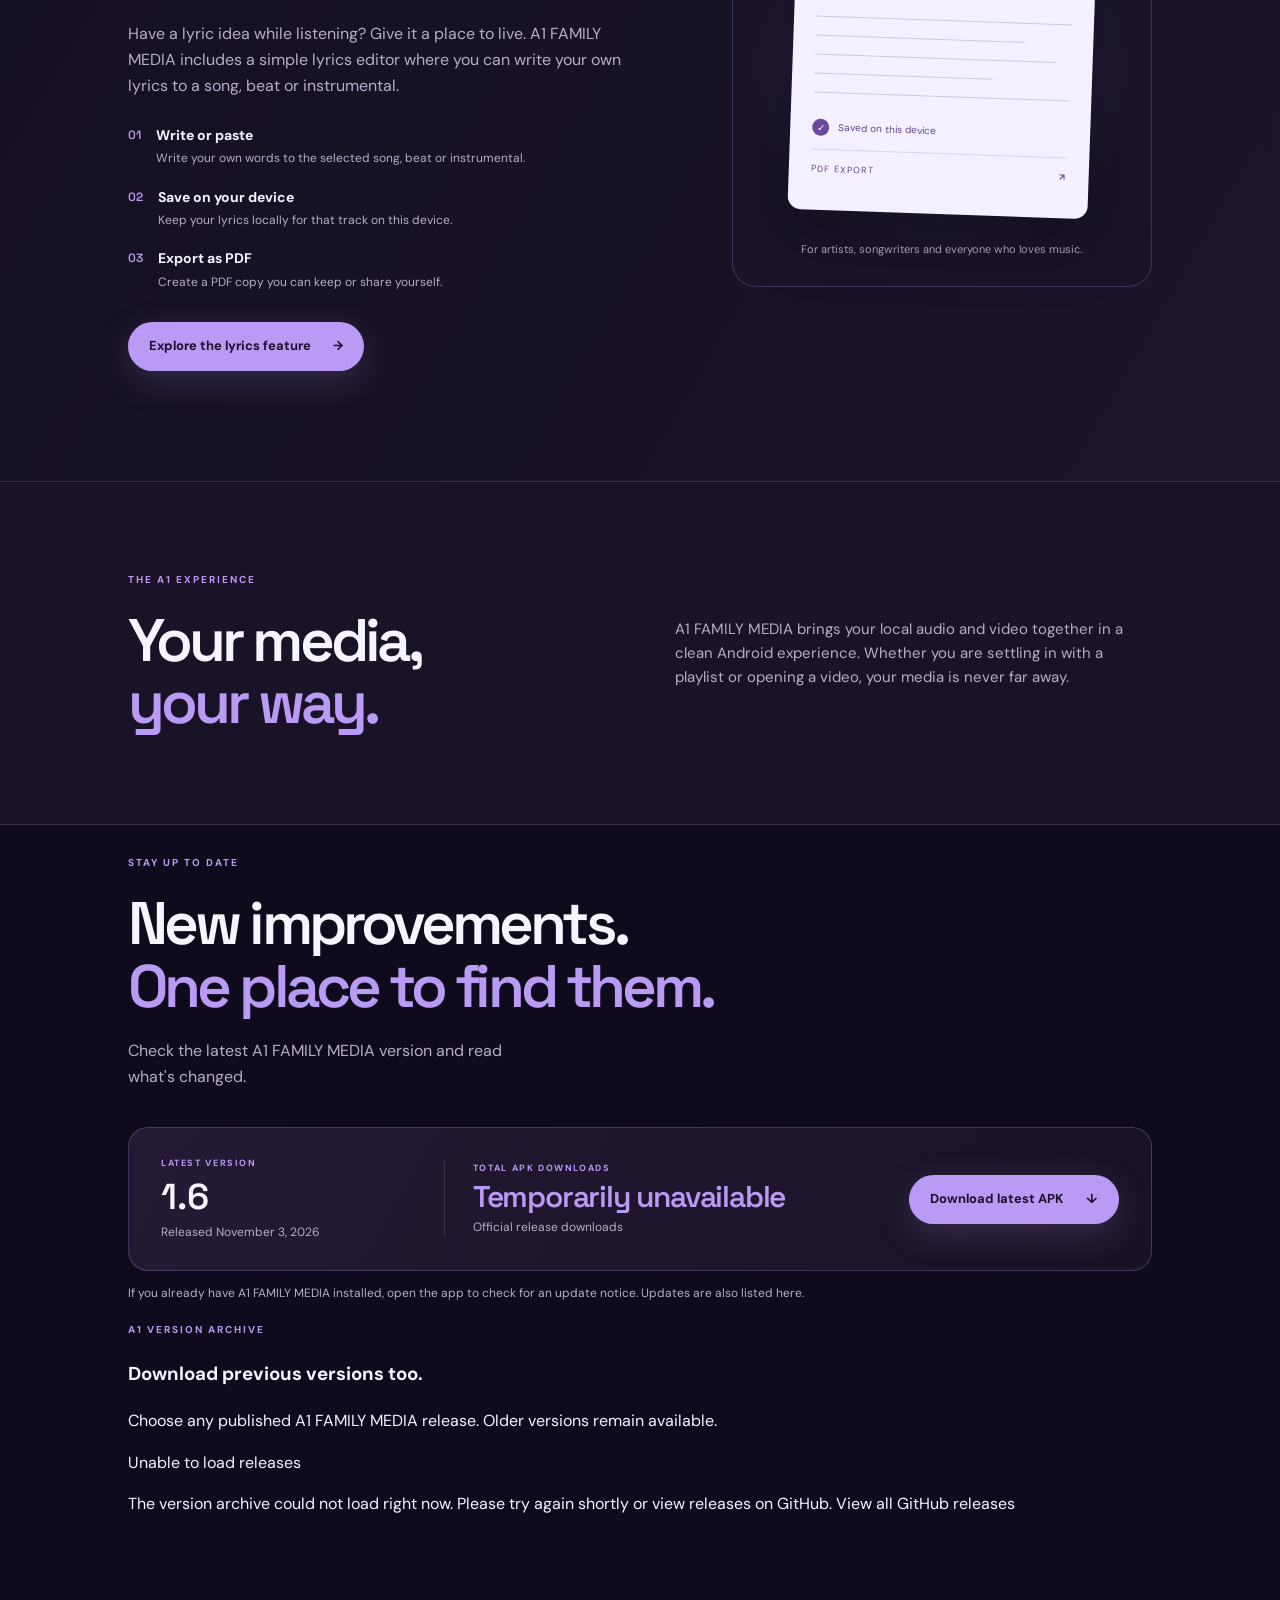
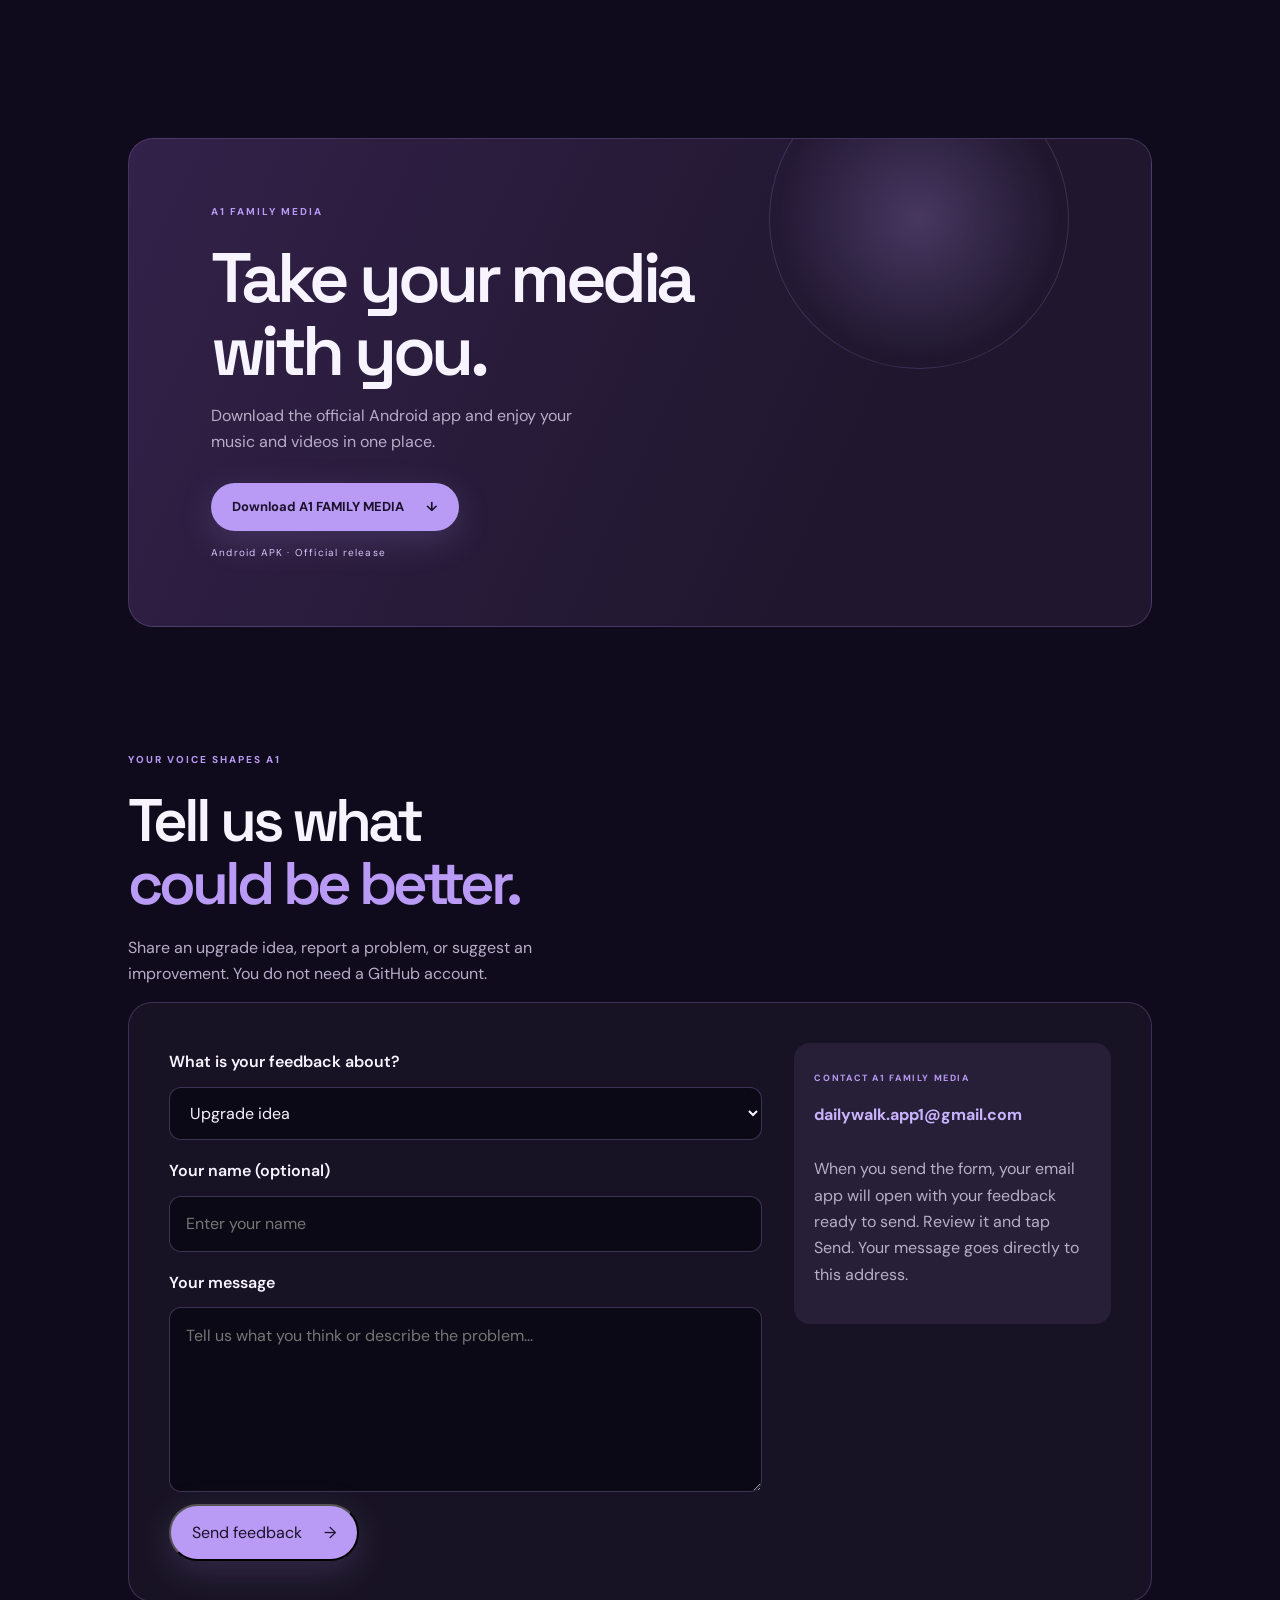
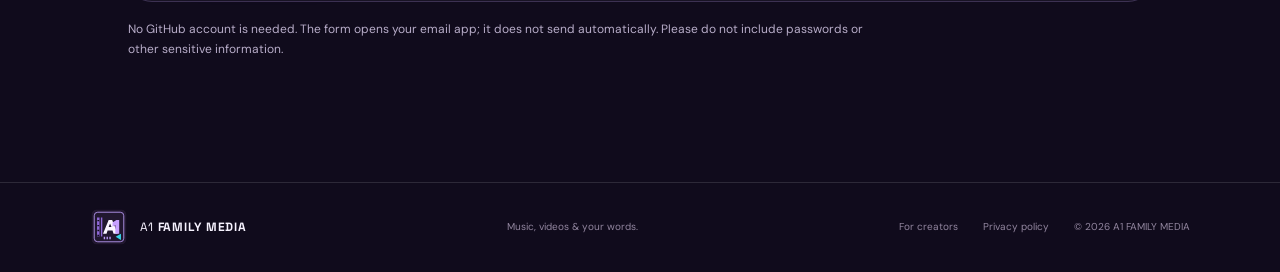
==== commit 881e2e94: "Add downloadable archive of all A1 releases" ====
--- a/index.html
+++ b/index.html
@@ -107,7 +107,12 @@
 
     <section class="about-section" id="about"><div class="about-inner"><div><p class="eyebrow">THE A1 EXPERIENCE</p><h2>Your media,<br><span>your way.</span></h2></div><p>A1 FAMILY MEDIA brings your local audio and video together in a clean Android experience. Whether you are settling in with a playlist or opening a video, your media is never far away.</p></div></section>
 
-    <section class="updates-section section-wrap" id="updates"><div class="section-heading"><p class="eyebrow">STAY UP TO DATE</p><h2>New improvements.<br><span>One place to find them.</span></h2><p>Check the latest A1 FAMILY MEDIA version and read what's changed.</p></div><div class="updates-panel"><div><span class="update-label">LATEST VERSION</span><strong id="latest-version">1.6</strong><span id="release-date">Released 3 November 2026</span></div><div class="download-count" aria-live="polite"><span class="update-label">TOTAL APK DOWNLOADS</span><strong id="apk-download-count">Loading…</strong><span>Official release downloads</span></div><a class="button button-primary" href="https://github.com/tapiwanashemanyonga-gif/Media-player/releases/latest/download/app-release.apk">Download latest APK <span>↓</span></a></div><p class="update-footnote">If you already have A1 FAMILY MEDIA installed, open the app to check for an update notice. Updates are also listed here.</p></section>
+    <section class="updates-section section-wrap" id="updates"><div class="section-heading"><p class="eyebrow">STAY UP TO DATE</p><h2>New improvements.<br><span>One place to find them.</span></h2><p>Check the latest A1 FAMILY MEDIA version and read what's changed.</p></div><div class="updates-panel"><div><span class="update-label">LATEST VERSION</span><strong id="latest-version">1.6</strong><span id="release-date">Released 3 November 2026</span></div><div class="download-count" aria-live="polite"><span class="update-label">TOTAL APK DOWNLOADS</span><strong id="apk-download-count">Loading…</strong><span>Official release downloads</span></div><a class="button button-primary" href="https://github.com/tapiwanashemanyonga-gif/Media-player/releases/latest/download/app-release.apk">Download latest APK <span>↓</span></a></div><p class="update-footnote">If you already have A1 FAMILY MEDIA installed, open the app to check for an update notice. Updates are also listed here.</p>
+      <div class="release-history" id="release-history">
+        <div class="release-history-heading"><div><span class="eyebrow">A1 VERSION ARCHIVE</span><h3>Download previous versions too.</h3><p>Choose any published A1 FAMILY MEDIA release. Older versions remain available.</p></div><span class="release-total" id="release-total">Loading releases…</span></div>
+        <div class="release-list" id="release-list" aria-live="polite"><p class="release-state">Loading all official versions…</p></div>
+      </div>
+    </section>
     <section class="download-section section-wrap" id="download"><div class="download-panel"><div class="download-orb"></div><p class="eyebrow">A1 FAMILY MEDIA</p><h2>Take your media<br>with you.</h2><p>Download the official Android app and enjoy your music and videos in one place.</p><a class="button button-primary" href="https://github.com/tapiwanashemanyonga-gif/Media-player/releases/latest/download/app-release.apk">Download A1 FAMILY MEDIA <span>↓</span></a><span class="download-note">Android APK · Official release</span></div></section>
     <section class="feedback-section section-wrap" id="feedback">
       <div class="section-heading"><p class="eyebrow">YOUR VOICE SHAPES A1</p><h2>Tell us what<br><span>could be better.</span></h2><p>Share an upgrade idea, report a problem, or suggest an improvement. You do not need a GitHub account.</p></div>
@@ -143,17 +148,108 @@
       if (date && release.releasedAt) date.textContent = 'Released ' + new Date(release.releasedAt + 'T00:00:00').toLocaleDateString(undefined, { day: 'numeric', month: 'long', year: 'numeric' });
     }).catch(() => {});
 
-    fetch('https://api.github.com/repos/tapiwanashemanyonga-gif/Media-player/releases/latest', { cache: 'no-store', headers: { 'Accept': 'application/vnd.github+json' } }).then(response => {
-      if (!response.ok) throw new Error('Download statistics unavailable');
+    fetch('https://api.github.com/repos/tapiwanashemanyonga-gif/Media-player/releases?per_page=100', { cache: 'no-store', headers: { 'Accept': 'application/vnd.github+json' } }).then(response => {
+      if (!response.ok) throw new Error('Release archive unavailable');
       return response.json();
-    }).then(release => {
-      const apk = (release.assets || []).find(asset => asset.name === 'app-release.apk');
+    }).then(releases => {
+      const published = releases.filter(release => !release.draft && !release.prerelease);
+      const latest = published[0];
       const counter = document.getElementById('apk-download-count');
-      if (counter && apk) counter.textContent = Number(apk.download_count || 0).toLocaleString();
-      else if (counter) counter.textContent = 'Not available';
+      const latestVersion = document.getElementById('latest-version');
+      const releaseDate = document.getElementById('release-date');
+      const list = document.getElementById('release-list');
+      const total = document.getElementById('release-total');
+
+      if (latest) {
+        const latestApk = (latest.assets || []).find(asset => asset.name === 'app-release.apk');
+        const tagVersion = String(latest.tag_name || '').replace(/^v/i, '');
+        if (latestVersion && tagVersion) latestVersion.textContent = tagVersion;
+        if (releaseDate && latest.published_at) releaseDate.textContent = 'Released ' + new Date(latest.published_at).toLocaleDateString(undefined, { day: 'numeric', month: 'long', year: 'numeric' });
+        if (counter && latestApk) counter.textContent = Number(latestApk.download_count || 0).toLocaleString();
+        else if (counter) counter.textContent = 'Not available';
+      } else if (counter) {
+        counter.textContent = 'No releases yet';
+      }
+
+      if (total) total.textContent = published.length + (published.length === 1 ? ' published version' : ' published versions');
+      if (!list) return;
+      list.replaceChildren();
+      if (!published.length) {
+        const empty = document.createElement('p');
+        empty.className = 'release-state';
+        empty.textContent = 'No published versions are available yet.';
+        list.appendChild(empty);
+        return;
+      }
+
+      published.forEach(release => {
+        const apk = (release.assets || []).find(asset => asset.name === 'app-release.apk');
+        const article = document.createElement('article');
+        article.className = 'release-card';
+        const details = document.createElement('div');
+        details.className = 'release-details';
+        const heading = document.createElement('div');
+        heading.className = 'release-title-row';
+        const title = document.createElement('h4');
+        title.textContent = release.name || ('A1 FAMILY MEDIA ' + String(release.tag_name || '').replace(/^v/i, ''));
+        heading.appendChild(title);
+        if (latest && release.id === latest.id) {
+          const badge = document.createElement('span');
+          badge.className = 'release-latest-badge';
+          badge.textContent = 'LATEST';
+          heading.appendChild(badge);
+        }
+        const meta = document.createElement('p');
+        const date = release.published_at ? new Date(release.published_at).toLocaleDateString(undefined, { day: 'numeric', month: 'long', year: 'numeric' }) : 'Release date unavailable';
+        const size = apk && apk.size ? ' · ' + (apk.size / 1048576).toFixed(1) + ' MB' : '';
+        meta.textContent = String(release.tag_name || '') + ' · ' + date + size;
+        const notes = document.createElement('p');
+        notes.className = 'release-notes';
+        notes.textContent = (release.body || 'Release notes are available on GitHub.').slice(0, 260);
+        details.append(heading, meta, notes);
+        article.appendChild(details);
+        const actions = document.createElement('div');
+        actions.className = 'release-actions';
+        if (apk && /^https:\/\/github\.com\//i.test(apk.browser_download_url || '')) {
+          const download = document.createElement('a');
+          download.className = 'button button-primary';
+          download.href = apk.browser_download_url;
+          download.textContent = 'Download APK ↓';
+          actions.appendChild(download);
+        } else {
+          const unavailable = document.createElement('span');
+          unavailable.className = 'release-unavailable';
+          unavailable.textContent = 'APK not available';
+          actions.appendChild(unavailable);
+        }
+        if (/^https:\/\/github\.com\//i.test(release.html_url || '')) {
+          const notesLink = document.createElement('a');
+          notesLink.className = 'release-notes-link';
+          notesLink.href = release.html_url;
+          notesLink.target = '_blank';
+          notesLink.rel = 'noopener';
+          notesLink.textContent = 'Release details';
+          actions.appendChild(notesLink);
+        }
+        article.appendChild(actions);
+        list.appendChild(article);
+      });
     }).catch(() => {
       const counter = document.getElementById('apk-download-count');
+      const list = document.getElementById('release-list');
+      const total = document.getElementById('release-total');
       if (counter) counter.textContent = 'Temporarily unavailable';
+      if (total) total.textContent = 'Unable to load releases';
+      if (list) {
+        const error = document.createElement('p');
+        error.className = 'release-state';
+        error.textContent = 'The version archive could not load right now. Please try again shortly or view releases on GitHub.';
+        const link = document.createElement('a');
+        link.href = 'https://github.com/tapiwanashemanyonga-gif/Media-player/releases';
+        link.textContent = ' View all GitHub releases';
+        error.appendChild(link);
+        list.replaceChildren(error);
+      }
     });
 
     const feedbackForm = document.getElementById('feedback-form');
@@ -168,6 +264,5 @@
       window.location.href = 'mailto:dailywalk.app1@gmail.com?subject=' + subject + '&body=' + body;
     });
   </script>
-  <script src="analytics/tracking.js" defer></script>
 </body>
 </html>
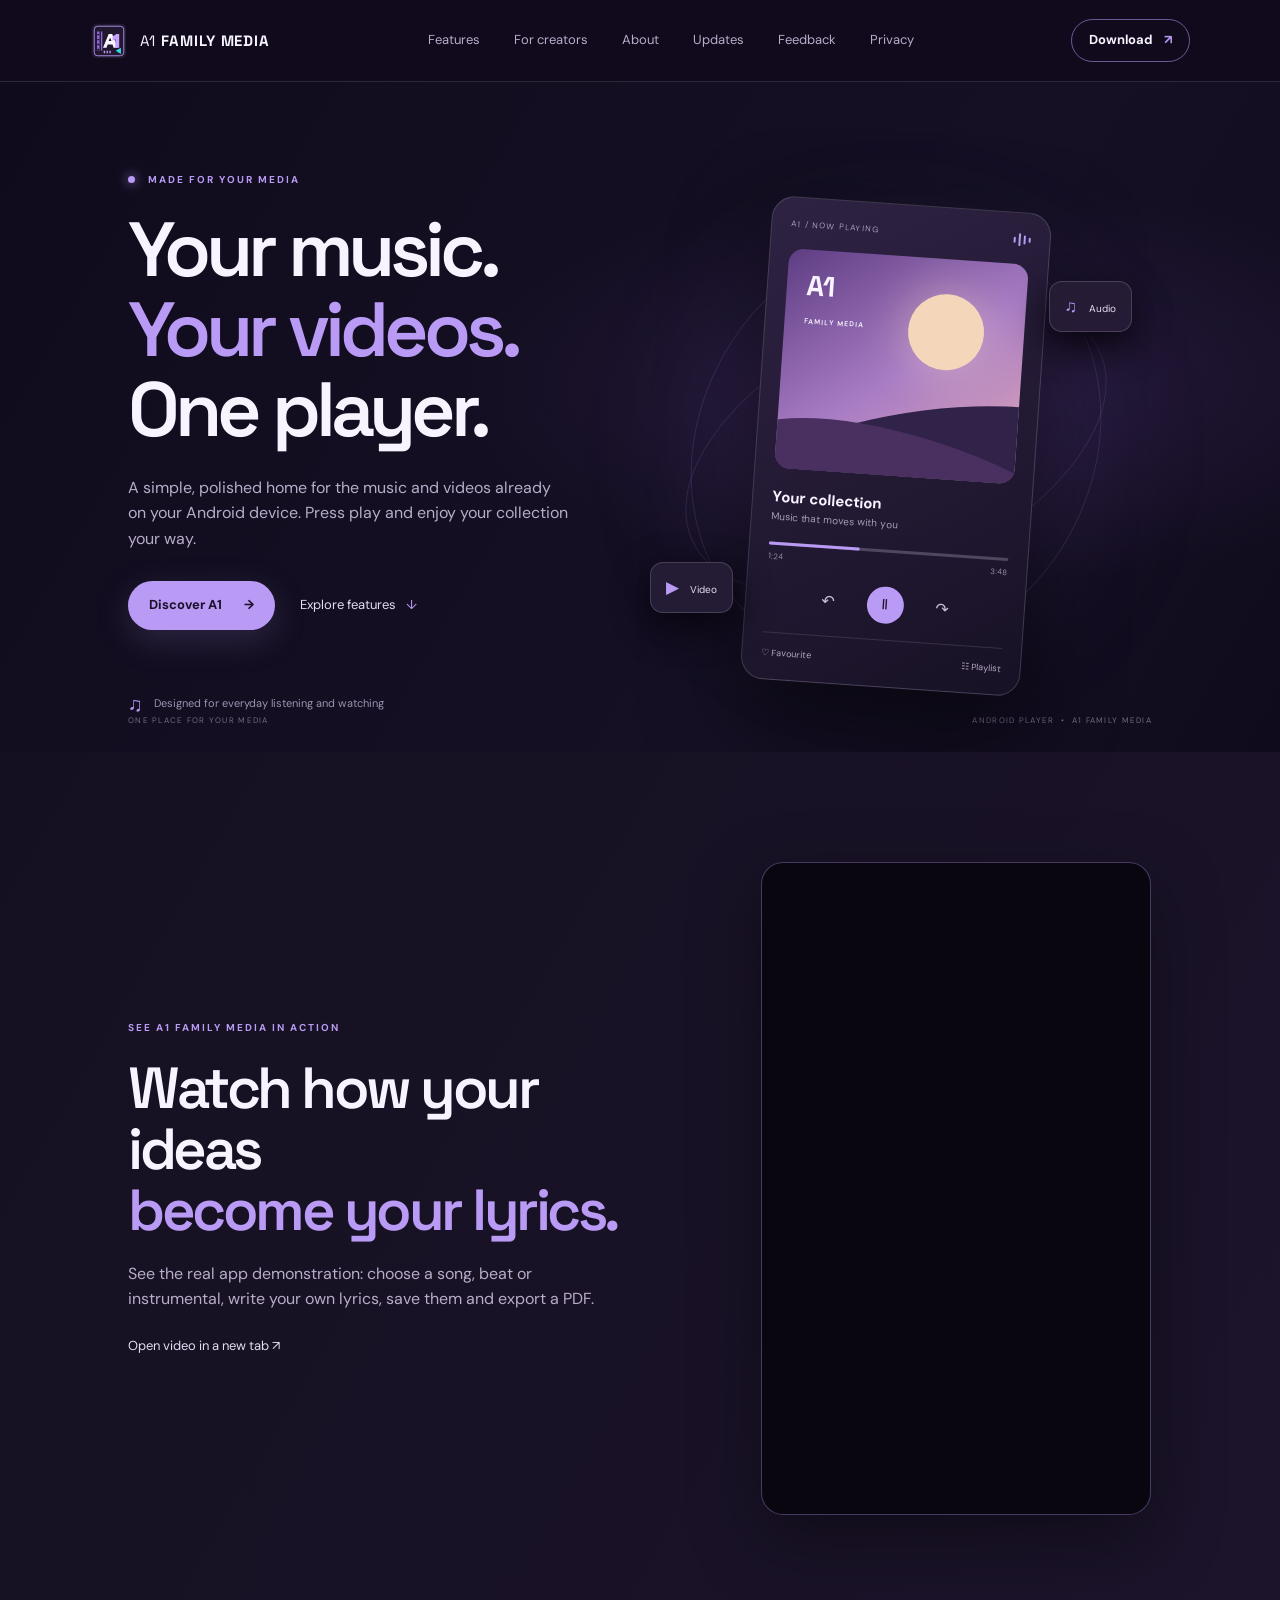
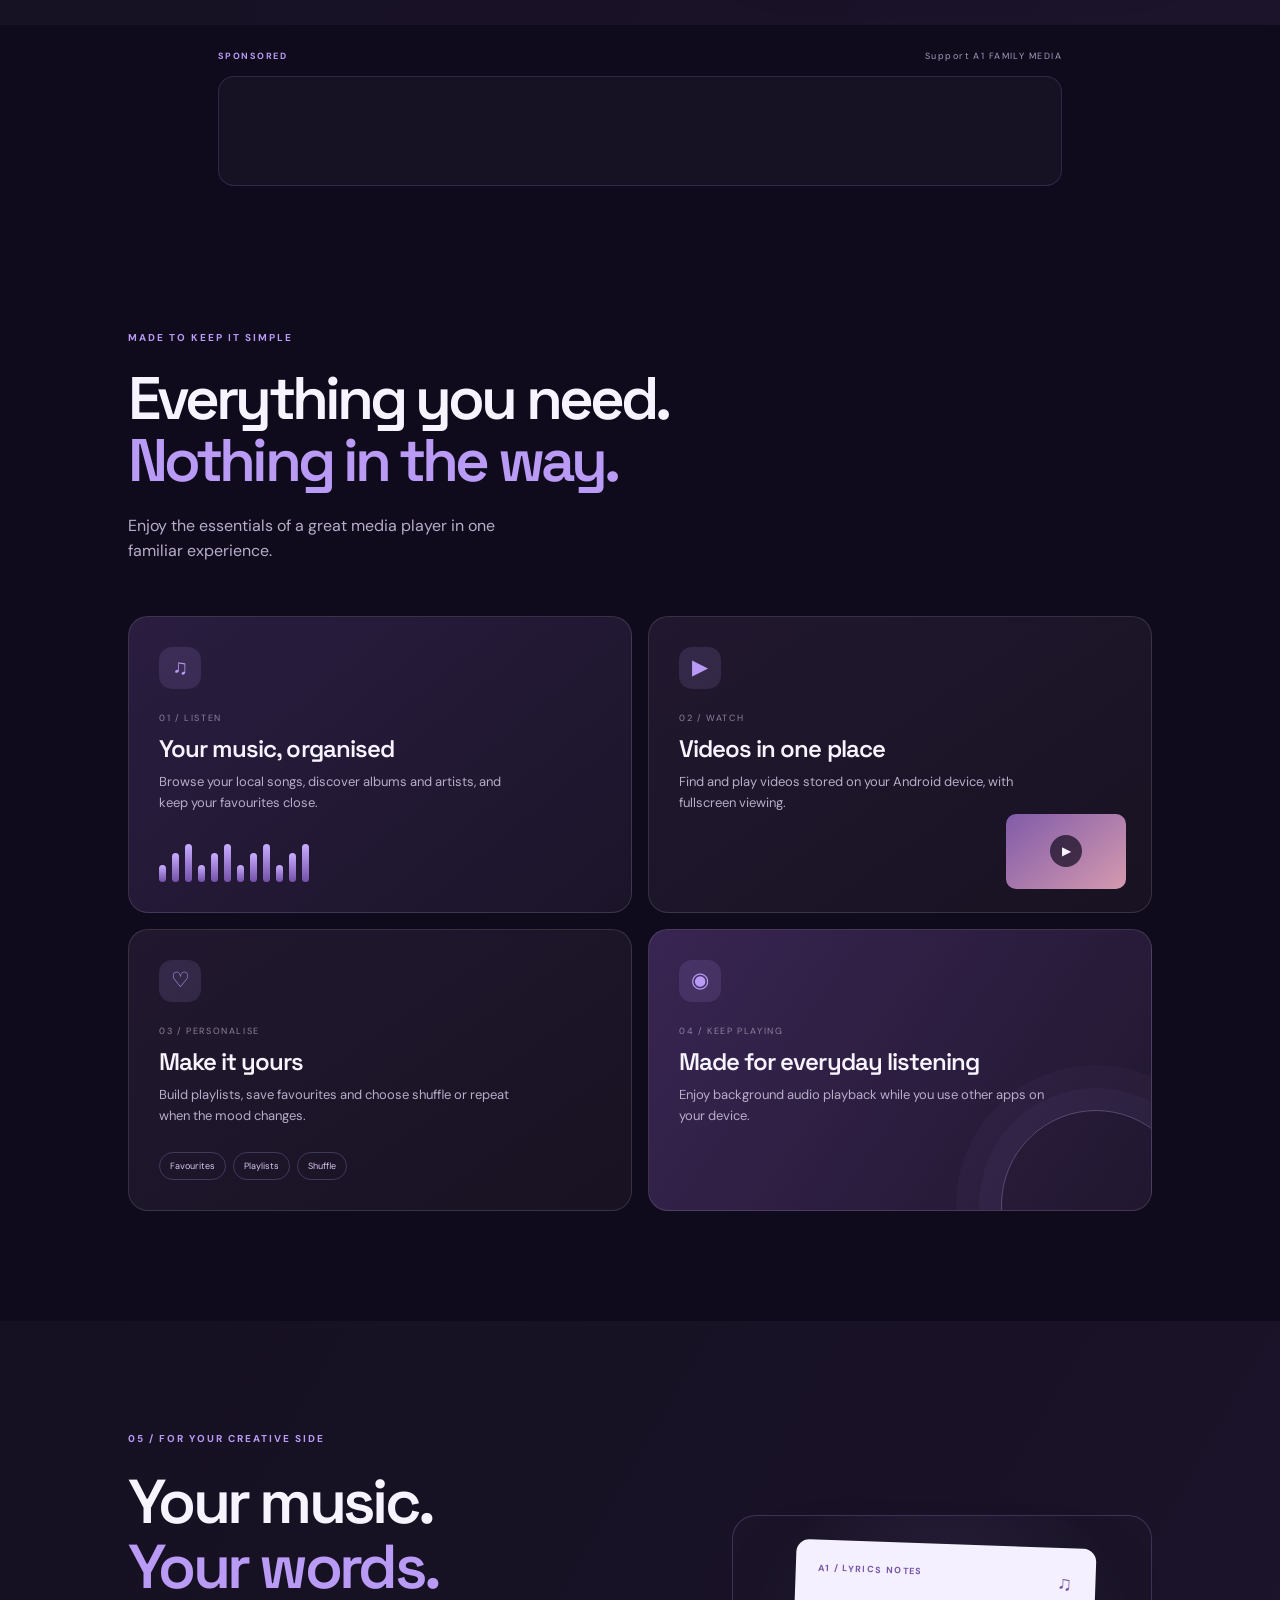
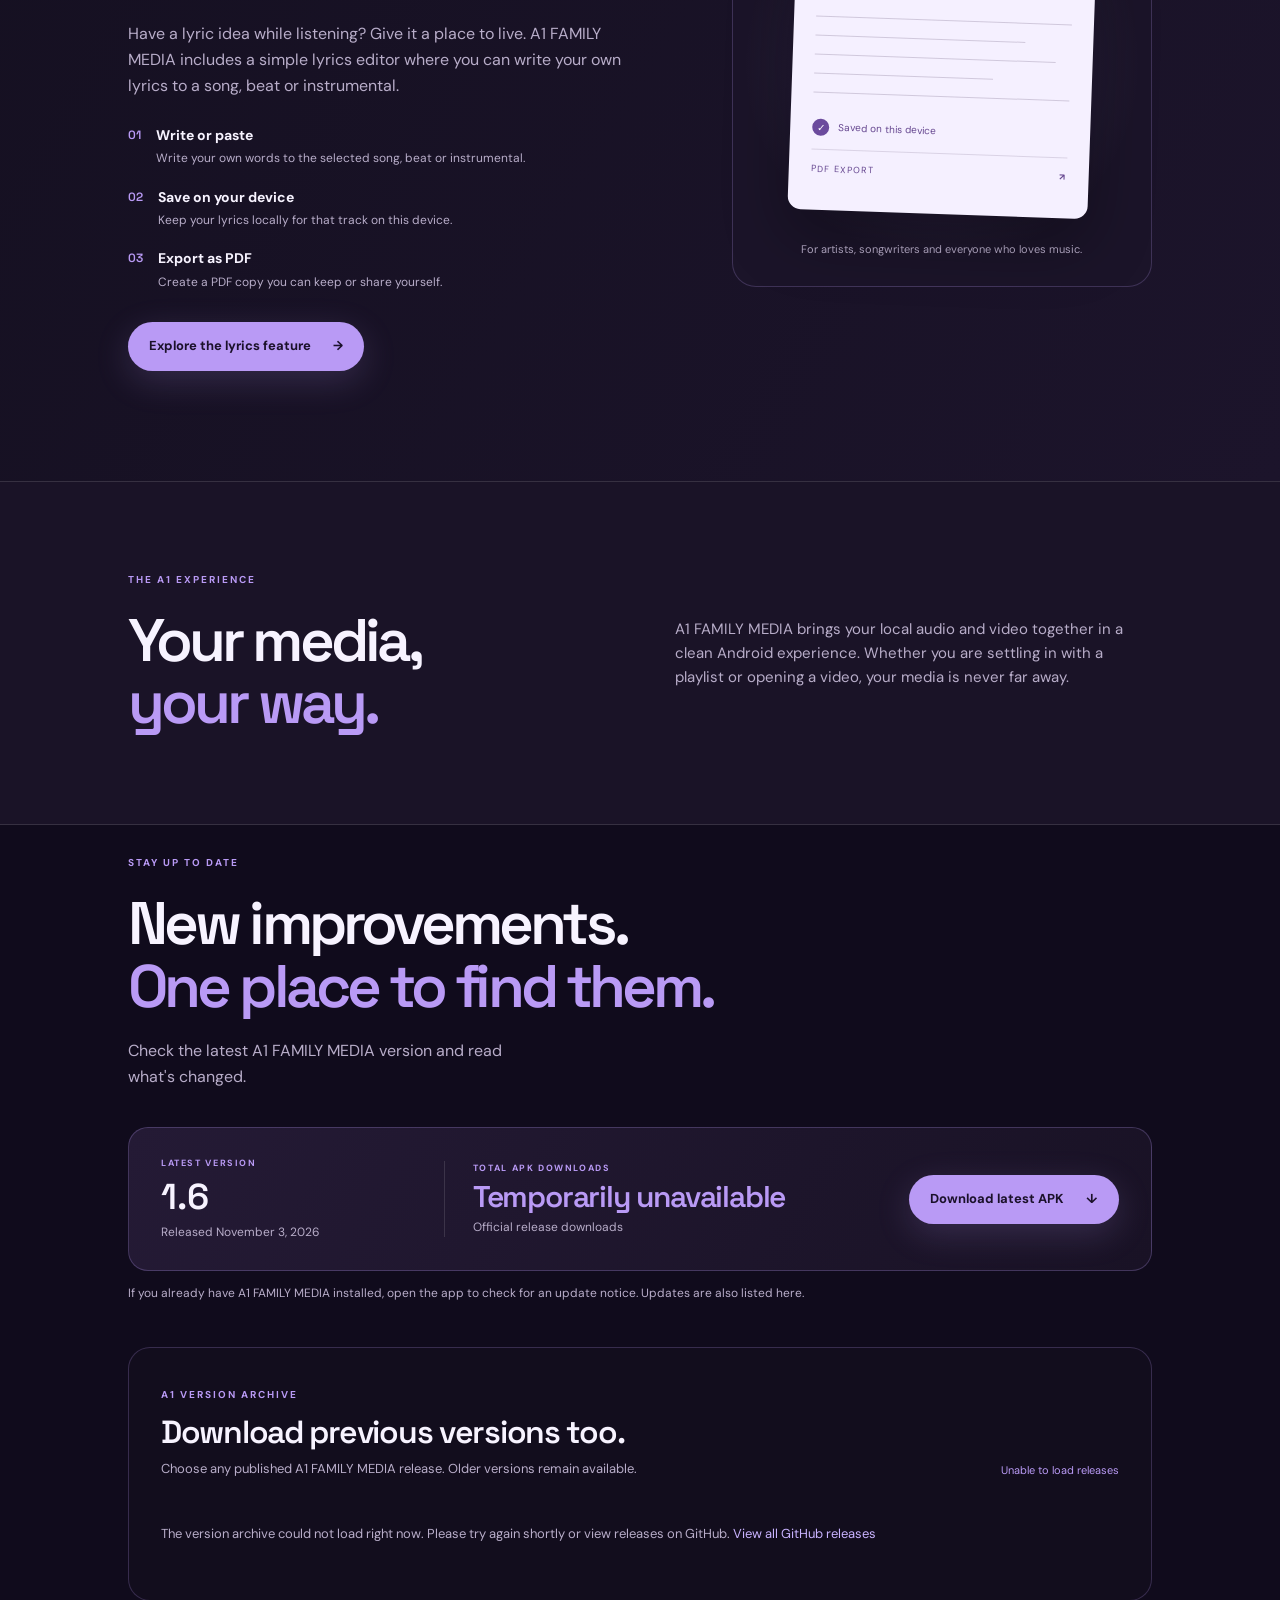
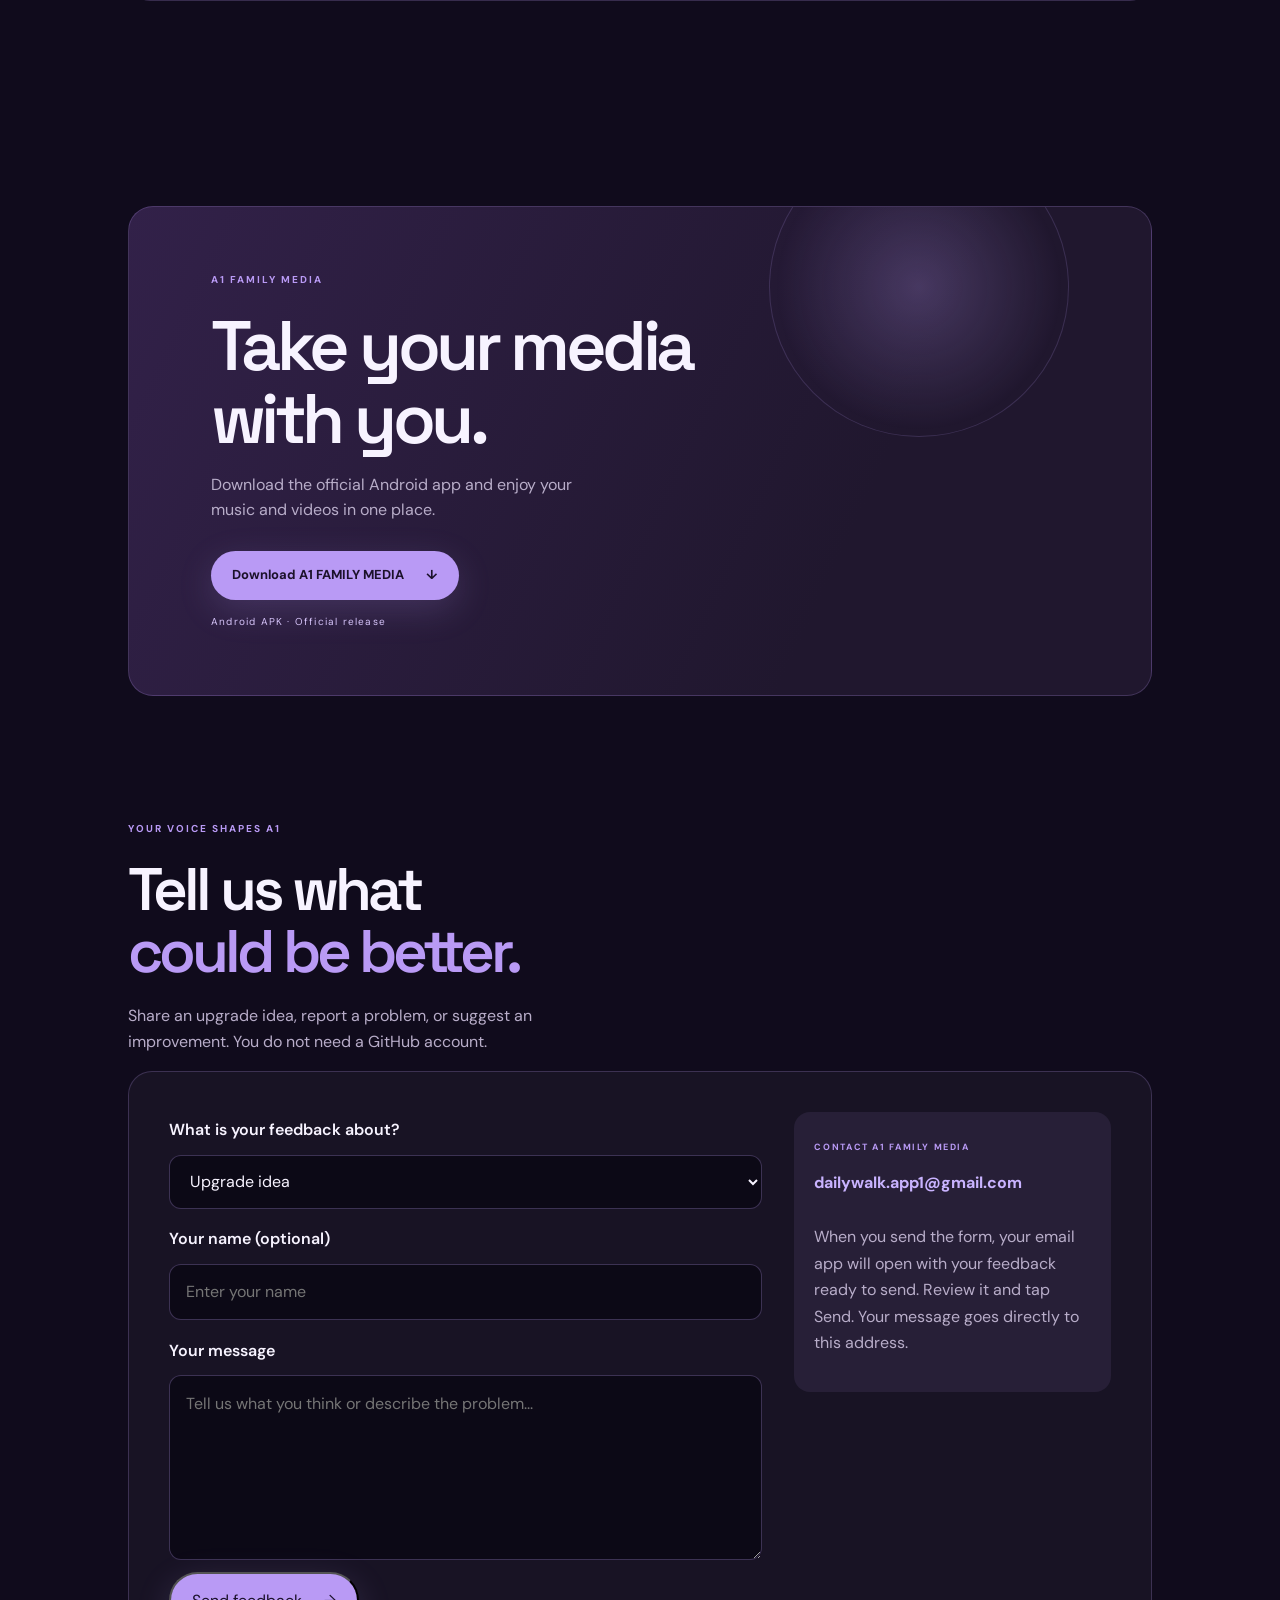
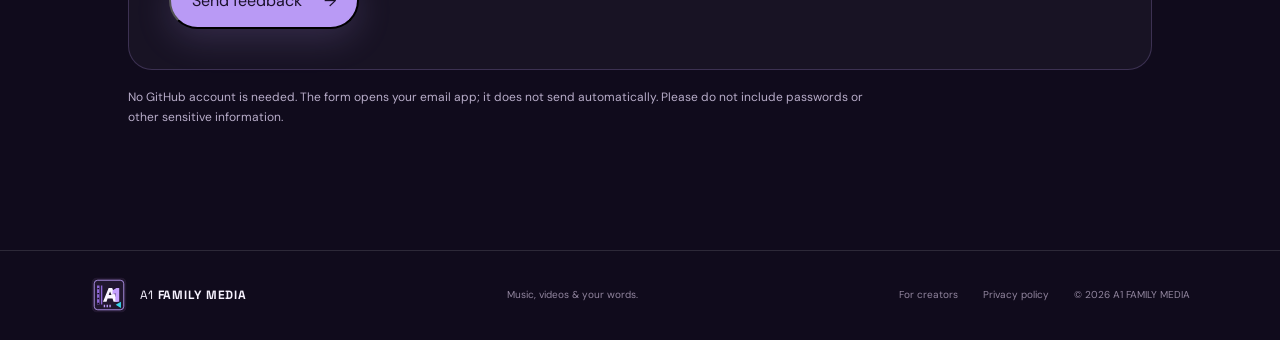
==== commit 04217417: "Show A1 downloads from version 1.6 onward" ====
--- a/index.html
+++ b/index.html
@@ -152,7 +152,13 @@
       if (!response.ok) throw new Error('Release archive unavailable');
       return response.json();
     }).then(releases => {
-      const published = releases.filter(release => !release.draft && !release.prerelease);
+      const published = releases.filter(release => {
+        if (release.draft || release.prerelease) return false;
+        const match = String(release.tag_name || '').match(/^v?(\d+)\.(\d+)(?:\.(\d+))?/i);
+        if (!match) return false;
+        const version = [Number(match[1]), Number(match[2]), Number(match[3] || 0)];
+        return version[0] > 1 || (version[0] === 1 && version[1] >= 6);
+      });
       const latest = published[0];
       const counter = document.getElementById('apk-download-count');
       const latestVersion = document.getElementById('latest-version');
--- a/styles.css
+++ b/styles.css
@@ -98,3 +98,26 @@
 .creator-video-showcase{padding-top:75px;padding-bottom:75px}
 @media(max-width:800px){.video-showcase{grid-template-columns:1fr;gap:35px}.video-frame{width:min(100%,340px)}}
 @media(max-width:520px){.video-showcase{padding:65px 6vw}.video-frame{width:min(100%,310px);border-radius:17px}}
+
+/* Public archive of every published Android release. */
+.release-history{margin-top:44px;padding:clamp(20px,4vw,32px);border:1px solid rgba(185,154,245,.22);border-radius:22px;background:rgba(20,14,31,.72)}
+.release-history-heading{display:flex;justify-content:space-between;align-items:flex-end;gap:18px;margin-bottom:22px}
+.release-history-heading h3{font:600 clamp(23px,3vw,32px)/1.15 var(--display);letter-spacing:-.04em;margin:8px 0}
+.release-history-heading p{font-size:13px;color:var(--muted);margin:0;max-width:600px}
+.release-total{font-size:11px;color:var(--purple);white-space:nowrap}
+.release-list{display:grid;gap:12px}
+.release-card{display:flex;justify-content:space-between;align-items:center;gap:20px;padding:19px 20px;border:1px solid var(--line);border-radius:15px;background:rgba(255,255,255,.025)}
+.release-details{min-width:0}
+.release-title-row{display:flex;align-items:center;gap:10px;flex-wrap:wrap}
+.release-title-row h4{font:600 18px var(--display);margin:0}
+.release-latest-badge{font-size:8px;font-weight:700;letter-spacing:.12em;color:#171021;background:var(--purple);padding:5px 8px;border-radius:20px}
+.release-details>p{font-size:11px;color:var(--muted);margin:7px 0 0}
+.release-details .release-notes{font-size:12px;line-height:1.5;max-width:680px}
+.release-actions{display:flex;flex-direction:column;align-items:flex-end;gap:8px;flex-shrink:0}
+.release-actions .button{padding:10px 14px;font-size:11px;white-space:nowrap}
+.release-notes-link{font-size:10px;color:#c9b3ff;text-decoration:none}
+.release-notes-link:hover{text-decoration:underline}
+.release-unavailable{font-size:11px;color:var(--muted)}
+.release-state{font-size:13px;color:var(--muted);padding:10px 0}
+.release-state a{color:#c9b3ff}
+@media(max-width:600px){.release-history-heading{align-items:flex-start;flex-direction:column}.release-card{align-items:flex-start;flex-direction:column}.release-actions{align-items:flex-start;flex-direction:row;flex-wrap:wrap}.release-actions .button{width:auto}.release-details .release-notes{font-size:11px}}
